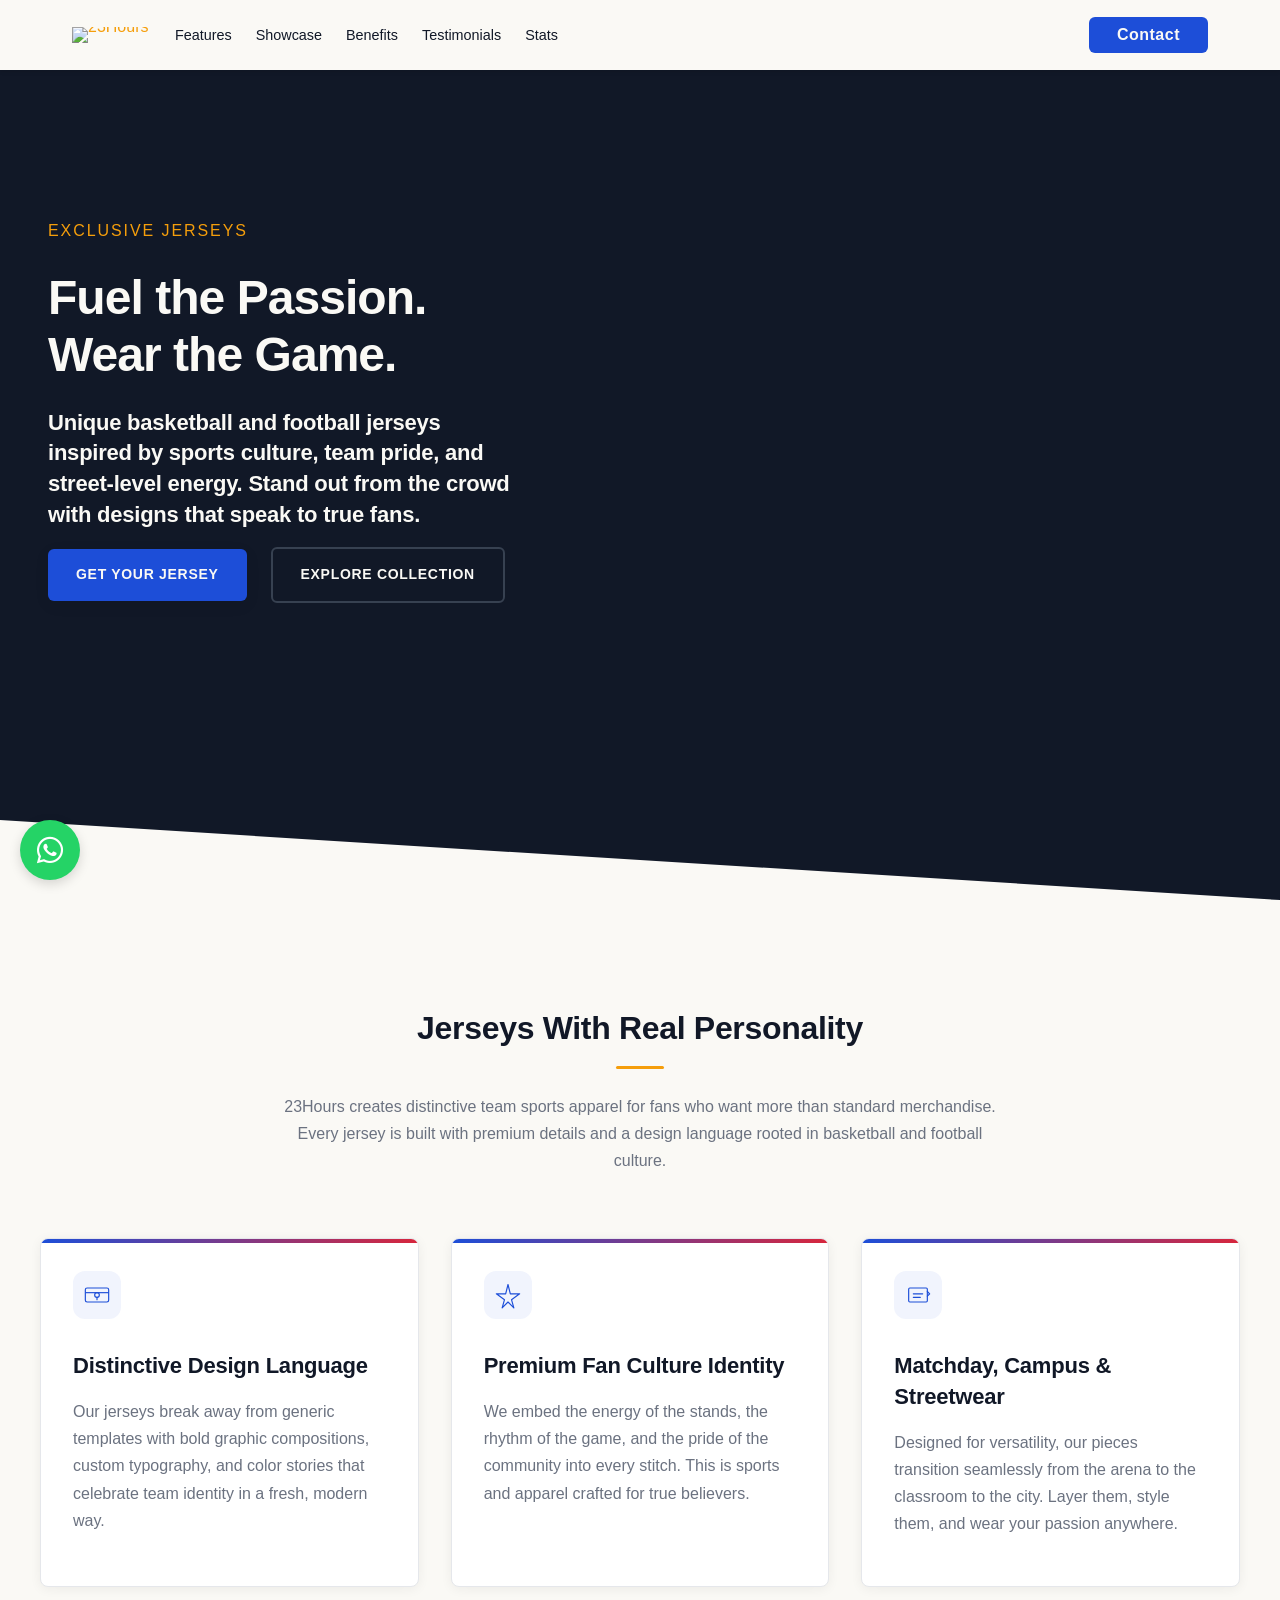
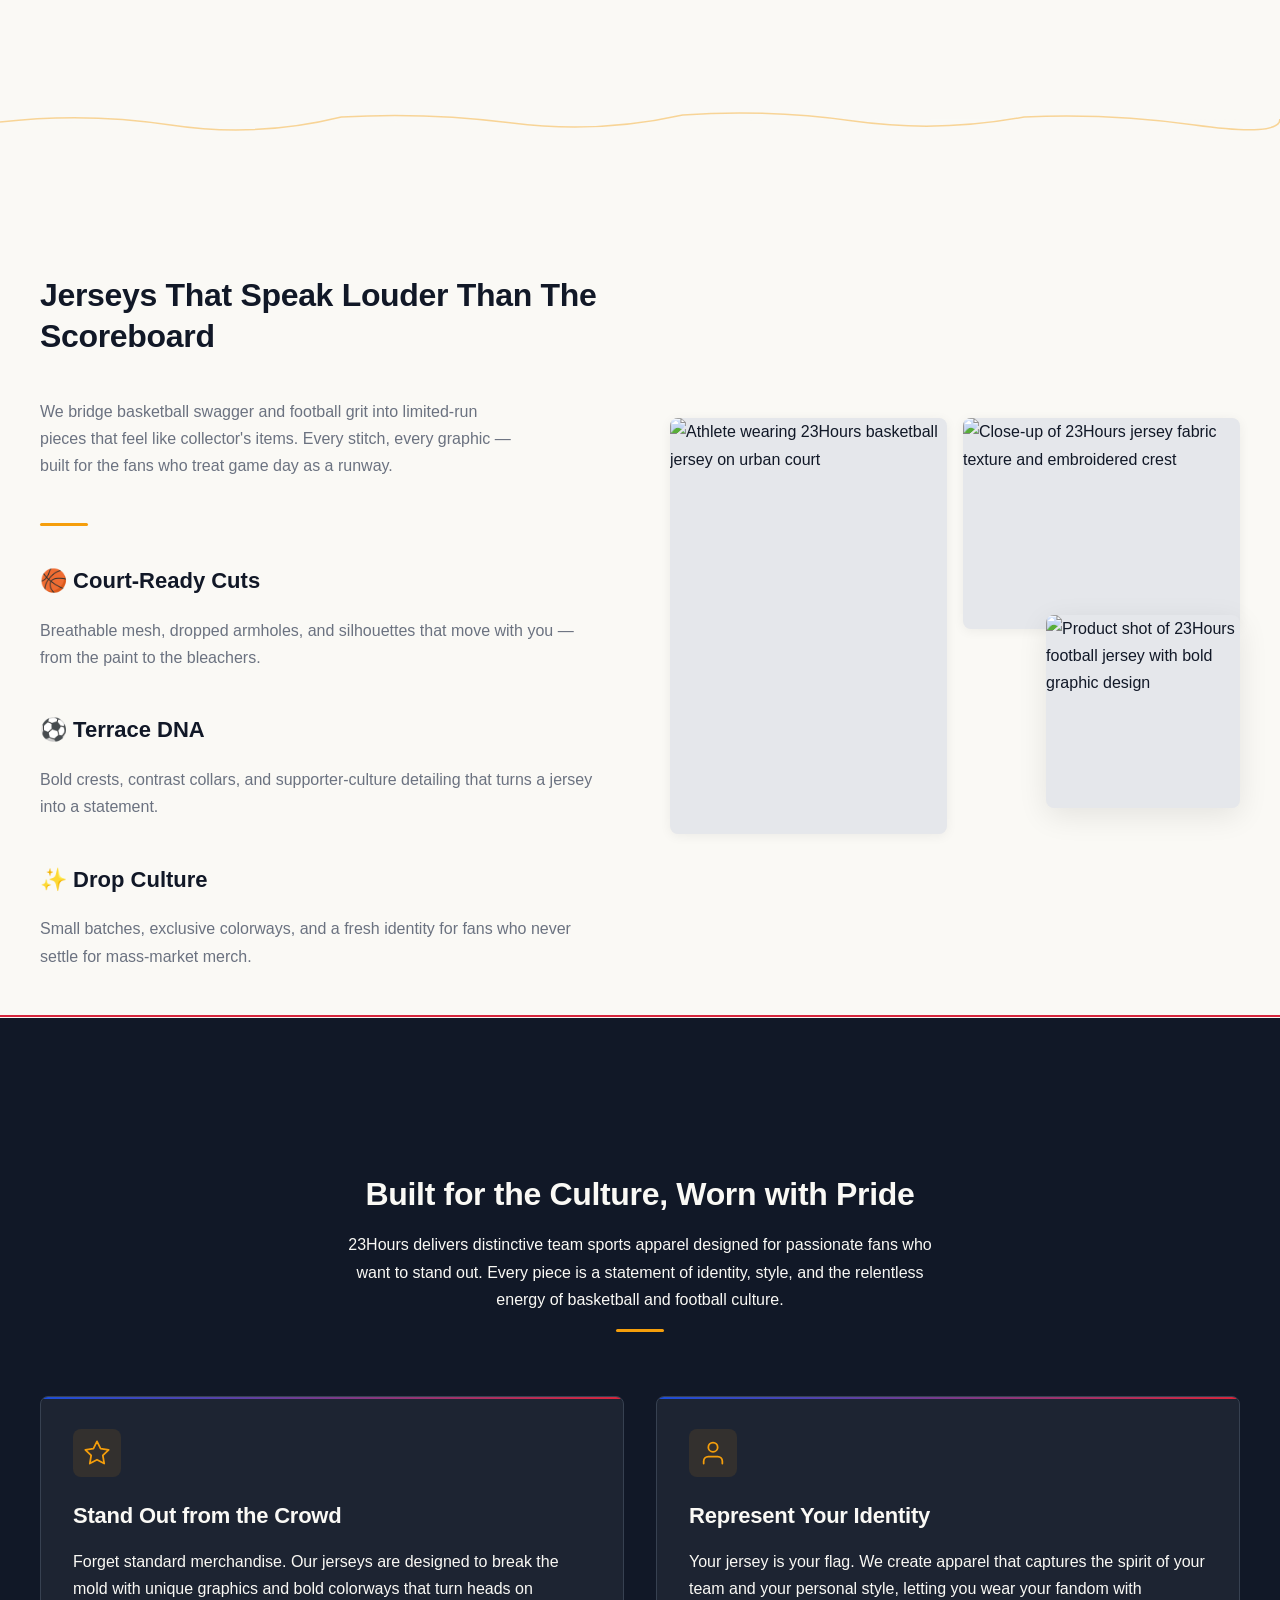
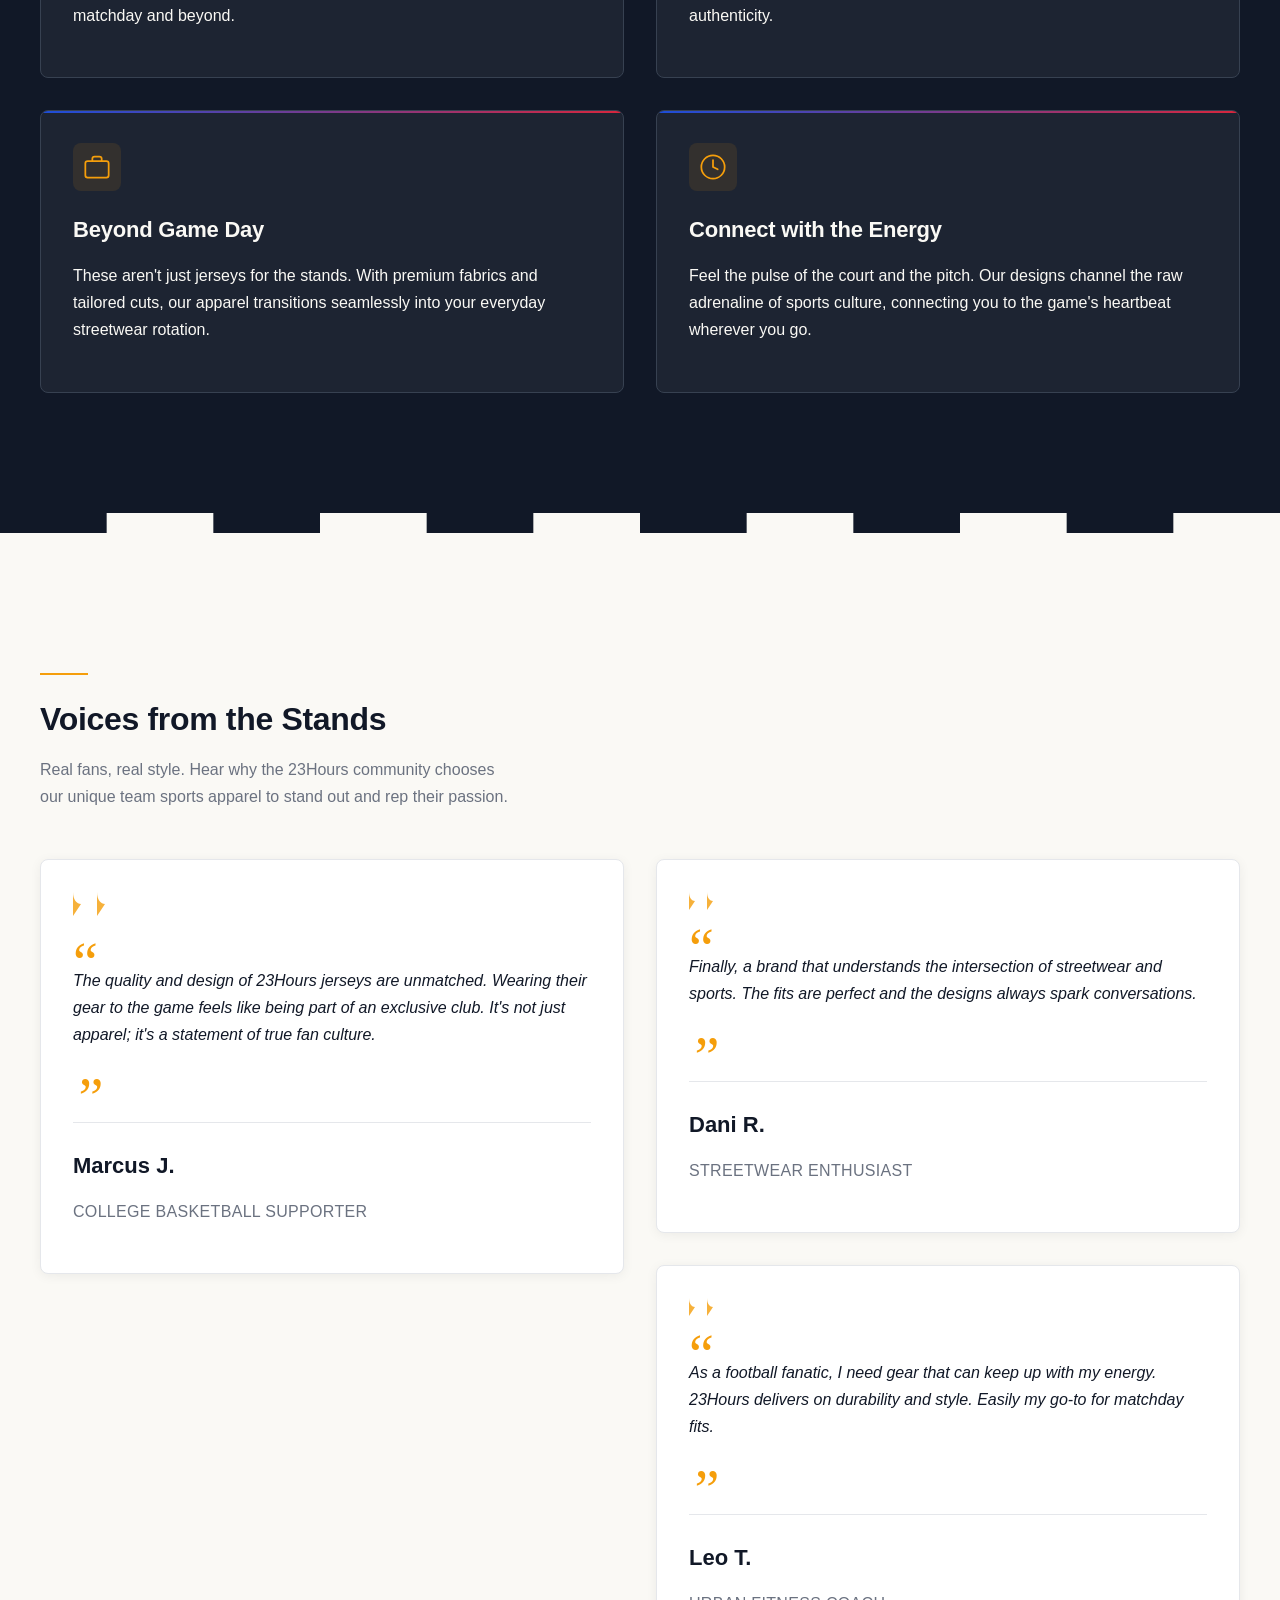
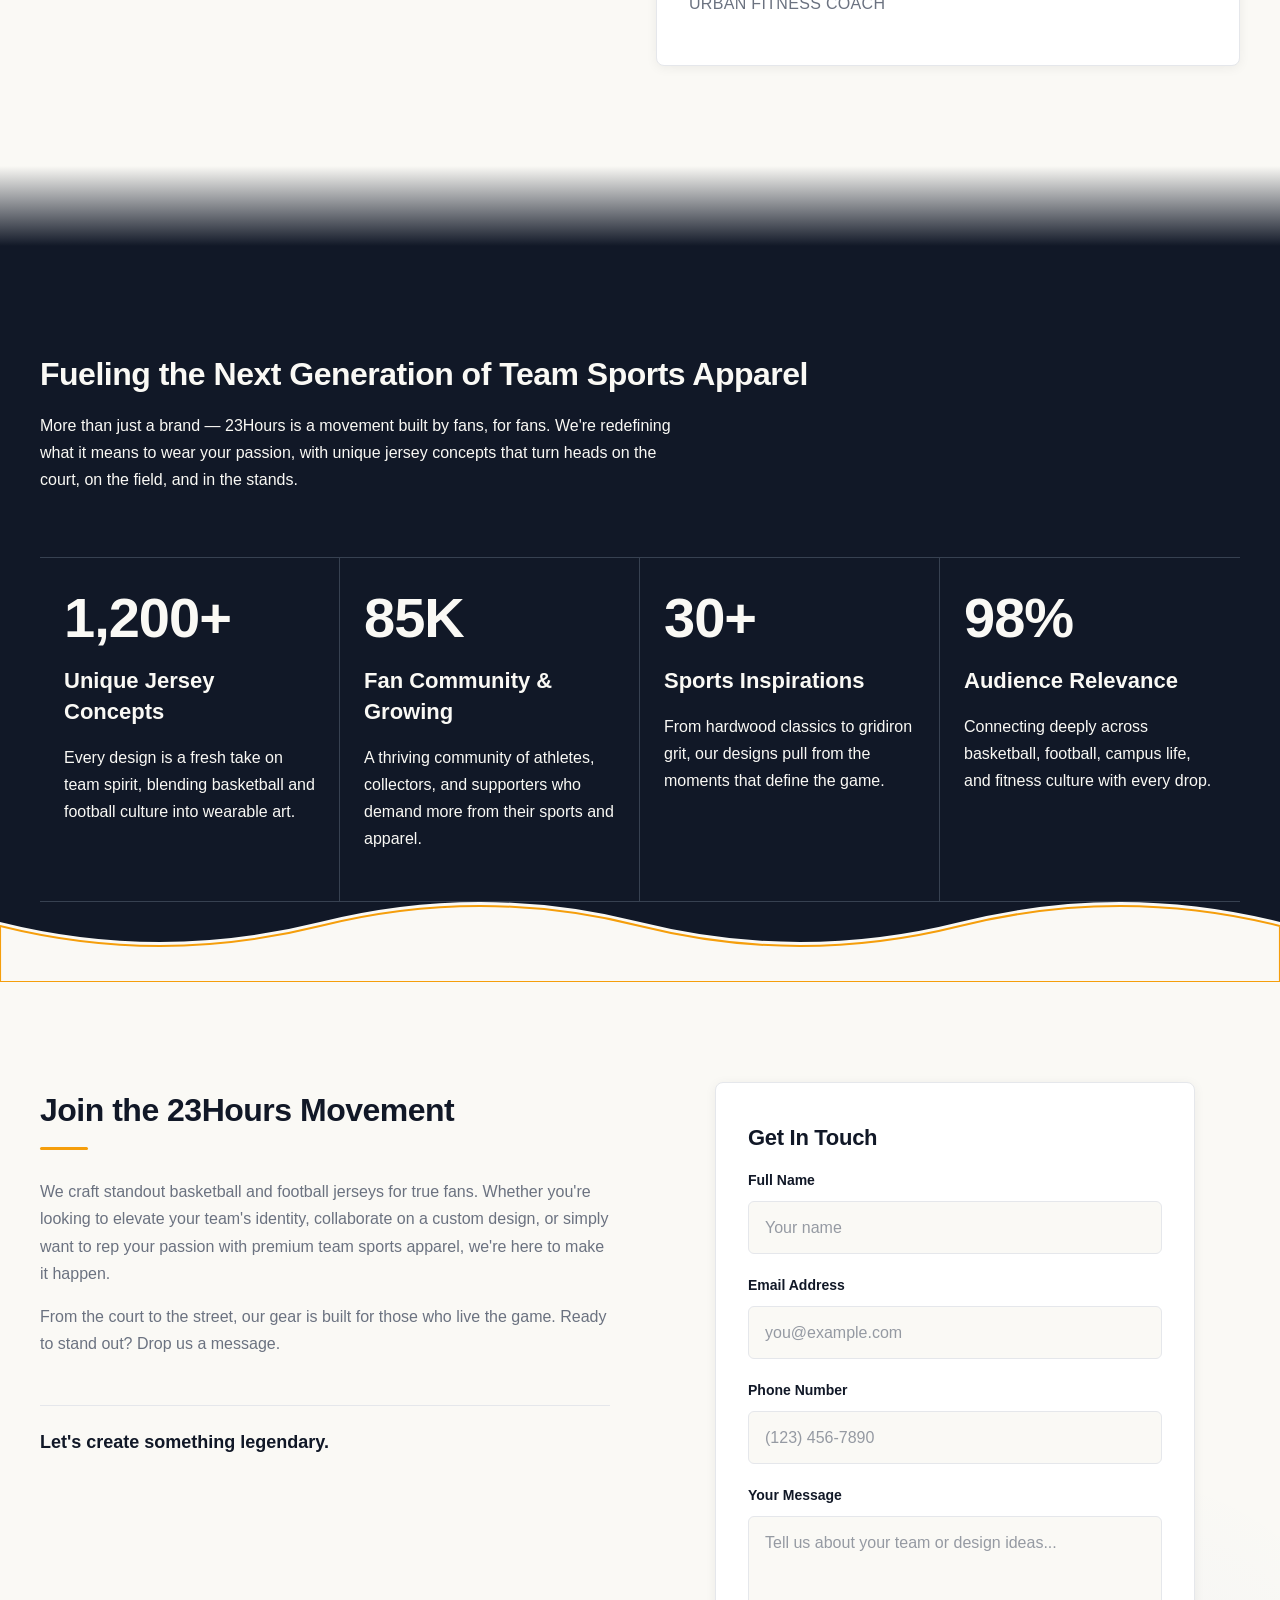
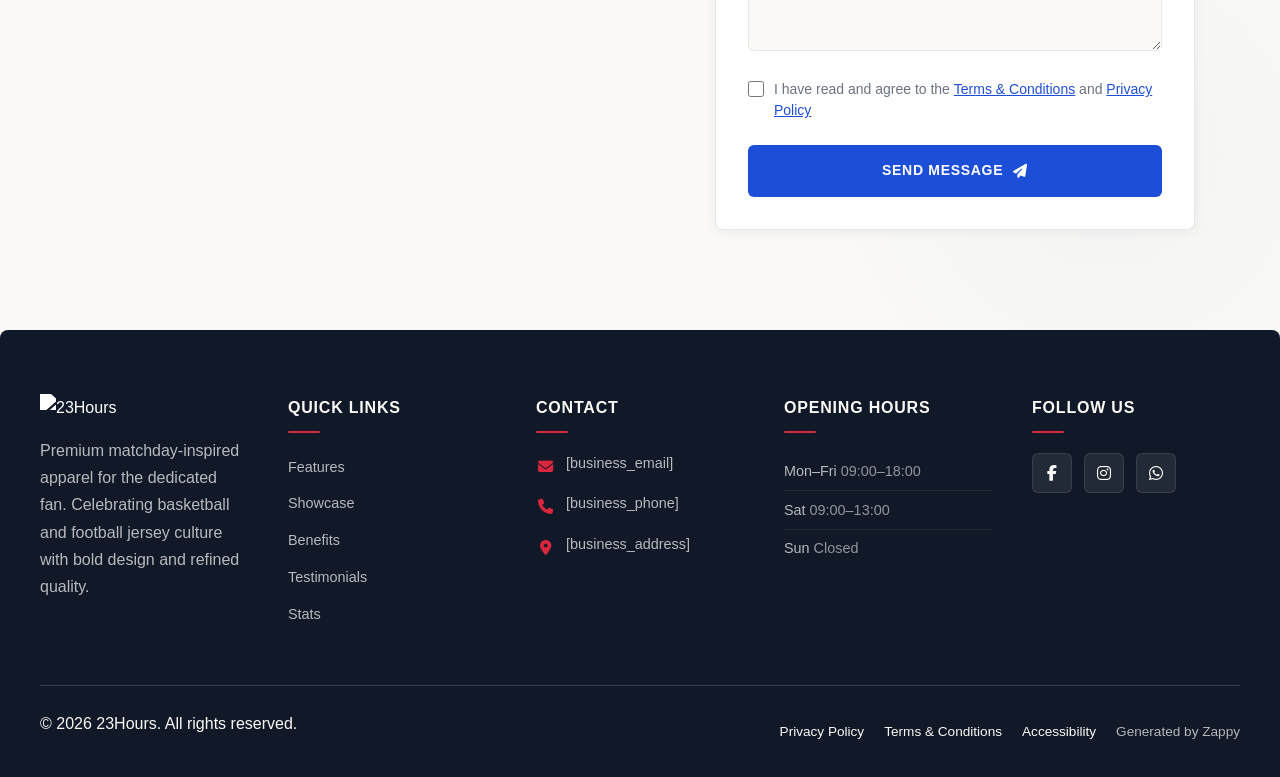
==== public/index.html @ e268e8c0 "Initial website commit" ====
<!doctype html><html lang="en"><head><meta charset="UTF-8"><meta content="width=device-width,initial-scale=1" name="viewport"><meta content="index, follow" name="robots"><title>Gear Up with Team Sports Apparel — 23Hours</title><meta content="Unleash your team spirit with 23Hours&#39; bold basketball and football jerseys. Stand out with fan-driven designs that fuel your passion. Shop now and rep your squad!" name="description"><meta content="team sports apparel, fanzz sports apparel by lids, sports and apparel, travis mathew golf apparel, basketball jerseys" name="keywords"><link href="/assets/favicon.ico" rel="icon" type="image/x-icon"><link href="/assets/favicon-16x16.png" rel="icon" type="image/png" sizes="16x16"><link href="/assets/favicon-32x32.png" rel="icon" type="image/png" sizes="32x32"><link href="/assets/favicon-48x48.png" rel="icon" type="image/png" sizes="48x48"><link href="/assets/favicon-192x192.png" rel="icon" type="image/png" sizes="192x192"><link href="/assets/favicon-512x512.png" rel="icon" type="image/png" sizes="512x512"><link href="/assets/apple-touch-icon.png" rel="apple-touch-icon"><script>!function(){"use strict";var t="4b41fa43-9e15-44f8-9f4c-2091a1839f8e",e="https://api.zappy5.com/api/analytics/track",a=18e5,n=2592e6,o=!0,i=!0,r=!0;var s=function(){var e="zappy_visitor_"+t,a=null;try{if(a=localStorage.getItem(e)){var o=JSON.parse(a),i=Date.now();if(i-o.created<n)return o.lastSeen=i,localStorage.setItem(e,JSON.stringify(o)),o.id}}catch(t){console.warn("Zappy Analytics: LocalStorage not available")}var r="zv_"+Date.now()+"_"+Math.random().toString(36).substr(2,9);try{localStorage.setItem(e,JSON.stringify({id:r,created:Date.now(),lastSeen:Date.now()}))}catch(t){}return r}(),c=function(){var e="zappy_session_"+t,n=null;try{if(n=sessionStorage.getItem(e)){var o=JSON.parse(n),i=Date.now();if(i-o.timestamp<a)return o.timestamp=i,sessionStorage.setItem(e,JSON.stringify(o)),o.id}}catch(t){console.warn("Zappy Analytics: SessionStorage not available")}var r="zs_"+Date.now()+"_"+Math.random().toString(36).substr(2,9);try{sessionStorage.setItem(e,JSON.stringify({id:r,timestamp:Date.now()}))}catch(t){}return r}();function l(a,n){n=n||{};var o={website_id:t,event_type:a,page_path:window.location.pathname,referrer:document.referrer||"direct",visitor_id:s,session_id:c,metadata:n};if(navigator.sendBeacon){var i=new Blob([JSON.stringify(o)],{type:"application/json"});navigator.sendBeacon(e,i)}else fetch(e,{method:"POST",headers:{"Content-Type":"application/json"},body:JSON.stringify(o),keepalive:!0}).catch(function(t){console.warn("Zappy Analytics: Failed to track event",t)})}o&&l("pageview",{title:document.title,url:window.location.href}),i&&document.addEventListener("click",function(t){var e=t.target;if("BUTTON"===e.tagName||e.closest("button")){var a="BUTTON"===e.tagName?e:e.closest("button");l("click",{element:"button",text:a.textContent.trim().substring(0,100),id:a.id||null,class:a.className||null})}else if("A"===e.tagName||e.closest("a")){var n="A"===e.tagName?e:e.closest("a");l("navigation",{element:"link",text:n.textContent.trim().substring(0,100),href:n.href,external:n.hostname!==window.location.hostname})}},!0),r&&document.addEventListener("submit",function(t){var e=t.target;l("form_submit",{form_id:e.id||null,form_name:e.name||null,form_action:e.action||null,form_method:e.method||"GET"})},!0);var m=Date.now();window.addEventListener("beforeunload",function(){l("page_unload",{time_on_page:Math.floor((Date.now()-m)/1e3),page_path:window.location.pathname})}),window.zappyAnalytics={track:l,getVisitorId:function(){return s},getSessionId:function(){return c}}}()</script><meta content="Gear Up with Team Sports Apparel — 23Hours" property="og:title"><meta content="Unleash your team spirit with 23Hours&#39; bold basketball and football jerseys. Stand out with fan-driven designs that fuel your passion. Shop now and rep your squad!" property="og:description"><meta content="summary_large_image" name="twitter:card"><meta content="Gear Up with Team Sports Apparel — 23Hours" name="twitter:title"><meta content="Unleash your team spirit with 23Hours&#39; bold basketball and football jerseys. Stand out with fan-driven designs that fuel your passion. Shop now and rep your squad!" name="twitter:description"><meta content="website" property="og:type"><meta content="en_US" property="og:locale"><link href="https://cdnjs.cloudflare.com/ajax/libs/font-awesome/6.4.0/css/all.min.css" rel="stylesheet"><style>.skip-link{position:absolute;top:0;left:0;transform:translateY(-200%);padding:12px 18px;background:var(--bg-dark,#1a1a1a);color:var(--text-light,#fff);font-weight:600;border-radius:0 0 8px 0;z-index:10000}.skip-link:focus{transform:none;outline:2px solid var(--ring,#fff);outline-offset:2px}:focus-visible{outline:2px solid var(--ring,currentColor);outline-offset:3px}</style><link href="/assets/favicon.ico" rel="icon" type="image/x-icon"><link href="/assets/favicon-16x16.png" rel="icon" type="image/png" sizes="16x16"><link href="/assets/favicon-32x32.png" rel="icon" type="image/png" sizes="32x32"><link href="/assets/favicon-48x48.png" rel="icon" type="image/png" sizes="48x48"><link href="/assets/favicon-192x192.png" rel="icon" type="image/png" sizes="192x192"><link href="/assets/favicon-512x512.png" rel="icon" type="image/png" sizes="512x512"><link href="/assets/apple-touch-icon.png" rel="apple-touch-icon"><link href="https://cdn.jsdelivr.net/npm/vanilla-cookieconsent@3/dist/cookieconsent.css" rel="stylesheet"><script src="https://cdn.jsdelivr.net/npm/vanilla-cookieconsent@3/dist/cookieconsent.umd.js"></script><script src="https://cdn.jsdelivr.net/gh/mickidum/acc_toolbar/acctoolbar/acctoolbar.min.js"></script><link href="/styles.css" rel="stylesheet"><script>window.ZAPPY_WEBSITE_ID="4b41fa43-9e15-44f8-9f4c-2091a1839f8e",window.ZAPPY_API_BASE="https://api.zappy5.com"</script><style id="zappy-dropdown-submenu-styles">#navMenu li:has(.sub-menu),.nav-menu li:has(.sub-menu),.navbar li:has(.sub-menu),nav li:has(.sub-menu){position:relative}#navMenu .sub-menu,.nav-menu .sub-menu,.navbar .sub-menu,nav .sub-menu{display:block!important;position:absolute!important;top:100%;left:0;min-width:220px;background:#fff;border-radius:8px;box-shadow:0 8px 25px rgba(0,0,0,.15);padding:8px 0;opacity:0;visibility:hidden;transform:translateY(10px);transition:all .3s ease;z-index:1000;list-style:none;pointer-events:none}#navMenu li:hover>.sub-menu,.nav-menu li:hover>.sub-menu,.navbar li:hover>.sub-menu,nav li:hover>.sub-menu{opacity:1!important;visibility:visible!important;transform:translateY(0)!important;pointer-events:auto!important}.sub-menu li{list-style:none;margin:0;padding:0}.sub-menu a{display:block!important;padding:10px 16px!important;color:var(--text-dark,#333)!important;font-weight:500;text-decoration:none;white-space:nowrap;transition:background-color .2s}.sub-menu .zappy-nav-child>a{padding-left:28px!important;font-size:.9em!important;opacity:.85!important}[dir=rtl] .sub-menu .zappy-nav-child>a,html[lang=ar] .sub-menu .zappy-nav-child>a,html[lang=he] .sub-menu .zappy-nav-child>a{padding-left:10px!important;padding-right:28px!important}.sub-menu .zappy-nav-parent>a{font-weight:600!important}.sub-menu a:hover{background-color:#f5f5f5}[dir=rtl] .nav-menu .sub-menu,[dir=rtl] .navbar .sub-menu,[dir=rtl] nav .sub-menu,html[lang=ar] .nav-menu .sub-menu,html[lang=ar] .navbar .sub-menu,html[lang=ar] nav .sub-menu,html[lang=he] .nav-menu .sub-menu,html[lang=he] .navbar .sub-menu,html[lang=he] nav .sub-menu{left:auto!important;right:0!important}.sub-menu:empty,.sub-menu:not(:has(li)):not(:has(> a)),.sub-menu:not(:has(li:not(.zappy-hidden-menu-item))):not(:has(> a)){display:none!important;opacity:0!important;visibility:hidden!important;pointer-events:none!important}li:has(.menu-group-title):hover>.sub-menu{opacity:1!important;visibility:visible!important;transform:translateY(0)!important;pointer-events:auto!important}#navMenu>li>.menu-group-title,.nav-menu>li>.menu-group-title{display:inline-block;padding:.5rem 1rem;cursor:default;user-select:none}@media (max-width:768px){#navMenu .sub-menu,.nav-menu .sub-menu,.navbar .sub-menu,nav .sub-menu{position:static!important;transform:none!important;box-shadow:none!important;background:0 0!important;max-height:0;overflow:hidden;opacity:0;visibility:hidden;transition:max-height .3s ease,opacity .3s ease;padding:0!important;border-radius:0!important}#navMenu .sub-menu.mobile-expanded,.nav-menu .sub-menu.mobile-expanded,.navbar .sub-menu.mobile-expanded{max-height:none!important;overflow-y:visible!important;opacity:1!important;visibility:visible!important;padding:8px 0 8px 16px!important}[dir=rtl] .sub-menu.mobile-expanded,html[lang=he] .sub-menu.mobile-expanded{padding:8px 16px 8px 0!important}#navMenu li:hover>.sub-menu,.nav-menu li:hover>.sub-menu,.navbar li:hover>.sub-menu,nav li:hover>.sub-menu{opacity:0;visibility:hidden;pointer-events:none}#navMenu li>.sub-menu.mobile-expanded,.nav-menu li>.sub-menu.mobile-expanded,.navbar li>.sub-menu.mobile-expanded,nav li>.sub-menu.mobile-expanded{opacity:1!important;visibility:visible!important;pointer-events:auto!important}#navMenu li:has(.sub-menu),.nav-menu li:has(.sub-menu),.navbar li:has(.sub-menu),nav li:has(.sub-menu){display:flex!important;flex-wrap:wrap!important;align-items:center!important;position:relative!important;min-height:44px!important}#navMenu li:has(.sub-menu)>a,.nav-menu li:has(.sub-menu)>a,.navbar li:has(.sub-menu)>a,nav li:has(.sub-menu)>a{flex:1!important;min-width:0!important}#navMenu li:has(.sub-menu)>.menu-group-title,.nav-menu li:has(.sub-menu)>.menu-group-title,.navbar li:has(.sub-menu)>.menu-group-title,nav li:has(.sub-menu)>.menu-group-title{flex:1!important;min-width:0!important;padding:0!important;line-height:inherit!important}#navMenu li:has(.sub-menu)>.sub-menu,.nav-menu li:has(.sub-menu)>.sub-menu,.navbar li:has(.sub-menu)>.sub-menu,nav li:has(.sub-menu)>.sub-menu{flex-basis:100%!important;width:100%!important}#navMenu li:has(.sub-menu)>a [class*=arrow],#navMenu li:has(.sub-menu)>a [class*=chevron],.nav-menu li:has(.sub-menu)>a .fa-angle-down,.nav-menu li:has(.sub-menu)>a .fa-chevron-down,.nav-menu li:has(.sub-menu)>a [class*=arrow],.nav-menu li:has(.sub-menu)>a [class*=chevron],nav li:has(.sub-menu)>a [class*=arrow],nav li:has(.sub-menu)>a [class*=chevron]{display:none!important;visibility:hidden!important}.mobile-submenu-toggle{display:flex!important;align-items:center!important;justify-content:center!important;width:44px!important;height:auto!important;background:0 0!important;border:none!important;cursor:pointer!important;color:var(--text-dark)!important;position:static!important;flex-shrink:0!important;align-self:stretch!important;z-index:2!important;padding:0!important;margin:0!important}.mobile-submenu-toggle::after{content:''!important;width:0!important;height:0!important;border-left:6px solid transparent!important;border-right:6px solid transparent!important;border-top:7px solid currentColor!important;transition:transform .3s ease!important}.mobile-submenu-toggle.expanded::after{transform:rotate(180deg)!important}.sub-menu a{padding:10px 0!important;display:block!important;color:var(--text-dark)!important;white-space:normal!important}.sub-menu .zappy-nav-child>a{padding-left:28px!important;font-size:.9em!important;opacity:.85!important}[dir=rtl] .sub-menu .zappy-nav-child>a,html[lang=ar] .sub-menu .zappy-nav-child>a,html[lang=he] .sub-menu .zappy-nav-child>a{padding-left:0!important;padding-right:28px!important}.sub-menu .zappy-nav-parent>a{font-weight:600!important}#navMenu.active,.nav-menu.active{max-width:100vw!important;overflow-x:hidden!important;box-sizing:border-box!important}.navbar .sub-menu li a,.zappy-products-dropdown .sub-menu a,nav.navbar .sub-menu li a{color:var(--text-dark)!important}}@media (min-width:769px){.mobile-submenu-toggle{display:none!important}}</style><style id="zappy-widget-visibility">html[dir=rtl] .whatsapp-float{right:20px!important;left:auto!important}html:not([dir]) .whatsapp-float,html[dir=ltr] .whatsapp-float{left:20px!important;right:auto!important}html[dir=rtl] #mic-access-tool-general-button,html[dir=rtl] #mic-init-access-tool #mic-access-tool-general-button,html[dir=rtl] #mic-init-access-tool .mic-access-tool-general-button,html[dir=rtl] ._access-icon,html[dir=rtl] .mic-access-tool-general-button{left:20px!important;right:auto!important}html:not([dir]) #mic-access-tool-general-button,html:not([dir]) #mic-init-access-tool #mic-access-tool-general-button,html:not([dir]) #mic-init-access-tool .mic-access-tool-general-button,html:not([dir]) ._access-icon,html:not([dir]) .mic-access-tool-general-button,html[dir=ltr] #mic-access-tool-general-button,html[dir=ltr] #mic-init-access-tool #mic-access-tool-general-button,html[dir=ltr] #mic-init-access-tool .mic-access-tool-general-button,html[dir=ltr] ._access-icon,html[dir=ltr] .mic-access-tool-general-button{right:20px!important;left:auto!important}@media (max-width:768px){.whatsapp-float{display:flex!important}}@media (min-width:769px){.whatsapp-float{display:flex!important}}@media (max-width:768px){#mic-access-tool-general-button,#mic-init-access-tool #mic-access-tool-general-button,#mic-init-access-tool .mic-access-tool-general-button,._access-icon,.mic-access-tool-general-button{display:flex!important;visibility:visible!important;opacity:1!important;pointer-events:auto!important}#mic-access-tool-box.opened-mic-access-tool,#mic-init-access-tool #mic-access-tool-box.opened-mic-access-tool,.mic-access-tool-box.opened-mic-access-tool{visibility:visible!important;opacity:1!important;pointer-events:auto!important}}@media (min-width:769px){#mic-access-tool-general-button,#mic-init-access-tool #mic-access-tool-general-button,#mic-init-access-tool .mic-access-tool-general-button,._access-icon,.mic-access-tool-general-button{display:flex!important;visibility:visible!important;opacity:1!important;pointer-events:auto!important}#mic-access-tool-box.opened-mic-access-tool,#mic-init-access-tool #mic-access-tool-box.opened-mic-access-tool,.mic-access-tool-box.opened-mic-access-tool{visibility:visible!important;opacity:1!important;pointer-events:auto!important}}</style></head><body><a href="#main" class="skip-link">Skip to main content</a><nav class="navbar"><button class="mobile-toggle" aria-label="Menu" id="mobileToggle"><svg viewBox="0 0 24 24" fill="none" height="24" width="24" class="hamburger-icon"><path d="M3 12h18M3 6h18M3 18h18" stroke="currentColor" stroke-width="2" stroke-linecap="round"/></svg> <svg viewBox="0 0 24 24" fill="none" height="24" width="24" class="close-icon" style="display:none"><path d="M18 6L6 18M6 6l12 12" stroke="currentColor" stroke-width="2" stroke-linecap="round"/></svg></button> <button class="phone-header-btn" aria-label="Call" data-phone="+1 (555) 123-4567"><svg viewBox="0 0 24 24" fill="currentColor" height="20" width="20"><path d="M22 16.92v3a2 2 0 0 1-2.18 2 19.79 19.79 0 0 1-8.63-3.07 19.5 19.5 0 0 1-6-6 19.79 19.79 0 0 1-3.07-8.67A2 2 0 0 1 4.11 2h3a2 2 0 0 1 2 1.72 12.84 12.84 0 0 0 .7 2.81 2 2 0 0 1-.45 2.11L8.09 9.91a16 16 0 0 0 6 6l1.27-1.27a2 2 0 0 1 2.11-.45 12.84 12.84 0 0 0 2.81.7A2 2 0 0 1 22 16.92z"/></svg></button><div class="nav-container"><div class="nav-brand"><a href="/" class="logo-link"><img alt="23Hours" src="/assets/site-home-image-1.webp" class="logo"></a></div><ul class="nav-menu" id="navMenu"><li><a href="#features">Features</a></li><li><a href="#showcase">Showcase</a></li><li><a href="#benefits">Benefits</a></li><li><a href="#testimonials">Testimonials</a></li><li><a href="#stats">Stats</a></li><li class="mobile-contact-link nav-cta-mobile-item"><a href="#contact" class="nav-cta-btn">Contact</a></li></ul><div class="nav-cta-container"><a href="#contact" class="nav-cta-btn">Contact</a></div></div></nav><script>window.addEventListener("load",function(){const e=document.querySelector(".navbar, nav, header");if(!e)return void console.log("[Navbar] Navbar element not found");let t=document.getElementById("mobileToggle")||document.querySelector(".mobile-toggle")||document.querySelector(".hamburger")||document.querySelector(".hamburger-menu")||document.querySelector(".menu-toggle")||document.querySelector(".burger-menu")||document.querySelector('[aria-label="Menu"]')||document.querySelector('[aria-label="תפריט"]');const o=document.querySelector(".phone-header-btn"),n=window.getComputedStyle(e);let r=n.backgroundColor;if(console.log("[Navbar] Initial navbar background:",r),"transparent"===r||"rgba(0, 0, 0, 0)"===r||r.startsWith("rgba")&&r.includes(", 0)")){const e=n.backgroundImage;if(e&&"none"!==e)console.log("[Navbar] Navbar has background image/gradient, using dark text"),r="rgb(240, 240, 240)";else{const e=window.getComputedStyle(document.body).backgroundColor;console.log("[Navbar] Navbar transparent, using body background:",e),r=e}}const a=r.match(/\d+/g);if(a&&a.length>=3){const e=(.299*parseInt(a[0])+.587*parseInt(a[1])+.114*parseInt(a[2]))/255;console.log("[Navbar] Mobile button colors preserved from Claude CSS (luminance:",e.toFixed(2)+")");const n=document.createElement("style");n.id="zappy-mobile-nav-fix";document.documentElement.lang;document.documentElement.dir,n.textContent='\n        /* Hide mobile buttons on desktop, show only on mobile */\n        @media (min-width: 769px) {\n          .mobile-toggle,\n          .phone-header-btn {\n            display: none !important;\n          }\n        }\n        \n        /* Show and position mobile buttons correctly on mobile */\n        @media (max-width: 768px) {\n          .navbar,\n          nav.navbar {\n            min-height: 70px !important;\n          }\n\n          .mobile-toggle,\n          .phone-header-btn {\n            position: absolute !important;\n            top: 0 !important;\n            bottom: 0 !important;\n            margin-top: auto !important;\n            margin-bottom: auto !important;\n            transform: none !important;\n            z-index: 1001 !important;\n            display: flex !important;\n            align-items: center !important;\n            justify-content: center !important;\n            width: 36px !important;\n            height: 36px !important;\n            border-radius: 50% !important;\n            border: none !important;\n            cursor: pointer !important;\n            padding: 6px !important;\n            background: none !important;\n            color: var(--nav-text, var(--text-dark)) !important;\n            touch-action: manipulation !important;\n            -webkit-tap-highlight-color: transparent !important;\n          }\n\n          html[data-zappy-site-type="ecommerce"] .phone-header-btn,\n          body[data-zappy-site-type="ecommerce"] .phone-header-btn,\n          html[data-zappy-site-type="ecommerce"] header .phone-header-btn,\n          html[data-zappy-site-type="ecommerce"] nav .phone-header-btn {\n            display: none !important;\n            visibility: hidden !important;\n            width: 0 !important;\n            height: 0 !important;\n            min-width: 0 !important;\n            overflow: hidden !important;\n          }\n          \n          /* LTR positioning (default): hamburger LEFT, phone RIGHT */\n          html:not([dir="rtl"]):not([lang="he"]):not([lang="ar"]) .mobile-toggle,\n          html[dir="ltr"] .mobile-toggle {\n            left: 12px !important;\n            right: auto !important;\n          }\n          html:not([dir="rtl"]):not([lang="he"]):not([lang="ar"]) .phone-header-btn,\n          html[dir="ltr"] .phone-header-btn {\n            right: 12px !important;\n            left: auto !important;\n          }\n          \n          /* RTL positioning: hamburger RIGHT, phone LEFT */\n          html[dir="rtl"] .mobile-toggle,\n          html[lang="he"] .mobile-toggle,\n          html[lang="ar"] .mobile-toggle {\n            right: 12px !important;\n            left: auto !important;\n          }\n          html[dir="rtl"] .phone-header-btn,\n          html[lang="he"] .phone-header-btn,\n          html[lang="ar"] .phone-header-btn {\n            left: 12px !important;\n            right: auto !important;\n          }\n          \n          /* CRITICAL: Ensure nav-container has min-height on mobile */\n          /* All children are positioned absolutely/fixed on mobile, so height:auto collapses to 0 */\n          .nav-container {\n            min-height: 70px !important;\n            position: relative !important;\n          }\n          \n          /* Ensure SVG icons are properly sized and inherit color */\n          .mobile-toggle svg,\n          .phone-header-btn svg {\n            width: 24px !important;\n            height: 24px !important;\n            /* Don\'t force display - let JavaScript control hamburger/close toggle */\n          }\n          \n          /* Reset nav-cta-container on mobile - remove desktop box-shadow/padding */\n          /* that creates a visible ghost box when CTA button is hidden */\n          .nav-cta-container {\n            box-shadow: none !important;\n            padding: 0 !important;\n          }\n          \n          /* Hide nav-cta-container entirely on mobile when there\'s no lang-switcher */\n          /* (only the CTA button is inside, and it\'s hidden on mobile) */\n          .nav-cta-container:not(:has(.lang-switcher)) {\n            display: none !important;\n          }\n          \n          /* CRITICAL: Prevent hero image fade gradient from bleeding over headline text */\n          /* The .image-fade-gradient has bottom: -30px (extends below parent) */\n          /* On mobile stacked layout, this overlaps the h1 text below the image */\n          .hero-image-column {\n            overflow: hidden !important;\n          }\n          .image-fade-gradient {\n            bottom: 0 !important;\n          }\n          \n          /* Hide desktop language switcher on mobile - hamburger menu handles it */\n          /* High specificity to override stored CSS */\n          .lang-switcher,\n          .nav-cta-container .lang-switcher,\n          .nav-container .lang-switcher,\n          .navbar .lang-switcher,\n          .navbar .nav-cta-container .lang-switcher {\n            display: none !important;\n          }\n        }\n      ';const r=document.getElementById("zappy-mobile-nav-fix");r&&r.remove(),document.head.appendChild(n),console.log("[Navbar] Critical CSS injected for mobile nav positioning");const i=window.innerWidth<=768;if(t){const e=t.querySelector(".hamburger-icon"),o=t.querySelector(".close-icon");e&&(e.style.setProperty("width","24px","important"),e.style.setProperty("height","24px","important"),e.style.setProperty("display","block","important")),o&&(o.style.setProperty("width","24px","important"),o.style.setProperty("height","24px","important"),o.style.setProperty("display","none","important")),i?(t.style.setProperty("position","absolute","important"),t.style.setProperty("top","0","important"),t.style.setProperty("bottom","0","important"),t.style.setProperty("margin-top","auto","important"),t.style.setProperty("margin-bottom","auto","important"),t.style.setProperty("transform","none","important"),t.style.setProperty("z-index","1001","important"),t.style.removeProperty("left"),t.style.removeProperty("right"),console.log("[Navbar] Mobile toggle positioning applied (mobile viewport)")):(t.style.removeProperty("position"),t.style.removeProperty("top"),t.style.removeProperty("transform"),t.style.removeProperty("z-index"),t.style.removeProperty("left"),t.style.removeProperty("right"),console.log("[Navbar] Desktop viewport - cleared mobile toggle inline positioning"))}if(o){const e=o.querySelector("svg");e&&(e.style.width="24px",e.style.height="24px",e.setAttribute("width","24"),e.setAttribute("height","24")),i?(o.style.setProperty("position","absolute","important"),o.style.setProperty("top","0","important"),o.style.setProperty("bottom","0","important"),o.style.setProperty("margin-top","auto","important"),o.style.setProperty("margin-bottom","auto","important"),o.style.setProperty("transform","none","important"),o.style.setProperty("z-index","1001","important"),o.style.removeProperty("left"),o.style.removeProperty("right"),console.log("[Navbar] Phone button positioning applied (mobile viewport)")):(o.style.removeProperty("position"),o.style.removeProperty("top"),o.style.removeProperty("transform"),o.style.removeProperty("z-index"),o.style.removeProperty("left"),o.style.removeProperty("right"),console.log("[Navbar] Desktop viewport - cleared phone button inline positioning"))}}else console.log("[Navbar] Could not parse background color:",r);t=document.getElementById("mobileToggle")||document.querySelector(".mobile-toggle")||document.querySelector(".hamburger")||document.querySelector(".hamburger-menu")||document.querySelector(".menu-toggle")||document.querySelector(".burger-menu")||document.querySelector('[aria-label="Menu"]')||document.querySelector('[aria-label="תפריט"]');const i=document.getElementById("navMenu")||document.querySelector(".nav-menu")||document.querySelector(".nav-links")||document.querySelector("nav ul:not(.submenu)");if(!t||!i)return void console.log("[Navbar] Mobile toggle or menu not found:",{toggle:!!t,menu:!!i});i.id||(i.id="navMenu"),console.log("[Navbar] Initializing mobile menu...");const l=t.cloneNode(!0);t.parentNode.replaceChild(l,t);var s=0;function p(e){var t=Date.now();t-s<300||(s=t,function(e){e.preventDefault(),e.stopPropagation();const t=l.querySelector(".hamburger-icon"),o=l.querySelector(".close-icon");i.classList.contains("active")?(i.classList.remove("active"),t&&t.style.setProperty("display","block","important"),o&&o.style.setProperty("display","none","important"),document.body.style.overflow="",document.body.classList.remove("menu-open"),console.log("[Navbar] Menu closed")):(i.classList.add("active"),t&&t.style.setProperty("display","none","important"),o&&o.style.setProperty("display","block","important"),document.body.style.overflow="hidden",document.body.classList.add("menu-open"),console.log("[Navbar] Menu opened"))}(e))}l.addEventListener("click",p),l.addEventListener("touchend",p),document.addEventListener("keydown",function(e){if(("Escape"===e.key||"Esc"===e.key)&&i.classList.contains("active")){const e=l.querySelector(".hamburger-icon"),t=l.querySelector(".close-icon");i.classList.remove("active"),e&&e.style.setProperty("display","block","important"),t&&t.style.setProperty("display","none","important"),document.body.style.overflow="",document.body.classList.remove("menu-open"),console.log("[Navbar] Menu closed (Escape)")}}),i.querySelectorAll("a").forEach(function(e){e.addEventListener("click",function(){if("#"===this.getAttribute("href"))return;const e=l.querySelector(".hamburger-icon"),t=l.querySelector(".close-icon");i.classList.remove("active"),e&&e.style.setProperty("display","block","important"),t&&t.style.setProperty("display","none","important"),document.body.style.overflow="",document.body.classList.remove("menu-open"),console.log("[Navbar] Menu closed (link clicked)")})});var m=i.querySelectorAll(".dropdown-toggle");m.forEach(function(e){e.addEventListener("click",function(e){e.preventDefault(),e.stopPropagation();var t=this.closest(".nav-dropdown");t&&(t.parentNode.querySelectorAll(".nav-dropdown.open").forEach(function(e){e!==t&&e.classList.remove("open")}),t.classList.toggle("open"),console.log("[Navbar] Dropdown toggled:",t.classList.contains("open")?"open":"closed"))})}),document.addEventListener("click",function(e){e.target.closest(".nav-dropdown")||document.querySelectorAll(".nav-dropdown.open").forEach(function(e){e.classList.remove("open")})}),console.log("[Navbar] Dropdown handlers initialized for "+m.length+" dropdowns"),o&&o.addEventListener("click",function(){const e=document.querySelectorAll('a[href^="tel:"]'),t=e.length>0?e[0].getAttribute("href").replace("tel:",""):"[business_phone]";window.location.href="tel:"+t,console.log("[Navbar] Phone button clicked")}),console.log("[Navbar] Mobile menu initialized successfully")})</script><main id="main"><section class="home-hero-section" data-band-index="0" data-layout-spec="Home-hero" id="hero" data-hero-treatment="fade-bleed" data-hero-type="fullscreen-scrim" style="--hero-fade-color:var(--bg-dark)"><img alt="Athlete wearing 23Hours exclusive basketball jersey in stadium tunnel" src="/assets/site-home-hero-image-1.webp" data-context="A realistic athlete model wearing a standout 23Hours basketball jersey with bold team-inspired design, standing in a bright stadium tunnel with dramatic lighting, urban court atmosphere, aspirational sports editorial style" data-placeholder="home-hero-image-1" height="600" loading="eager" width="1200" class="hero-fade-img" data-hero-bg="true" fetchpriority="high"><div class="hero-fade-content"><p class="hero-eyebrow">Exclusive Jerseys</p><h1 class="display-xl">Fuel the Passion.<br>Wear the Game.</h1><h3 class="hero-subtitle">Unique basketball and football jerseys inspired by sports culture, team pride, and street-level energy. Stand out from the crowd with designs that speak to true fans.</h3><div class="hero-cta-row"><a href="#contact" class="btn-primary">Get Your Jersey</a> <a href="#featured-collection" class="btn-ghost">Explore Collection</a></div></div><div class="home-hero-divider-wrapper"><svg viewBox="0 0 1200 80" xmlns="http://www.w3.org/2000/svg" preserveAspectRatio="none" data-no-icon-edit="true" aria-hidden="true"><path d="M0,80 L0,0 L1200,80 L1200,80 Z" fill="var(--bg-light)"/></svg></div></section><section class="home-features-section" data-band-index="1" data-layout-spec="Home-features" id="features"><div class="home-features-section__container"><div class="home-features-section__intro"><h2 class="home-features-section__title">Jerseys With Real Personality</h2><div class="home-features-section__accent-line" aria-hidden="true"></div><p class="home-features-section__subtitle">23Hours creates distinctive team sports apparel for fans who want more than standard merchandise. Every jersey is built with premium details and a design language rooted in basketball and football culture.</p></div><div class="home-features-section__grid"><article class="home-features-section__card"><div class="home-features-section__card-icon-wrapper"><svg viewBox="0 0 48 48" fill="none" data-element-type="icon" data-icon-type="svg" xmlns="http://www.w3.org/2000/svg" class="home-features-section__card-icon"><rect height="24" width="40" x="4" y="12" rx="3" stroke="currentColor" stroke-width="2"/><path d="M4 20H44" stroke="currentColor" stroke-width="2"/><circle cx="24" cy="24" r="4" stroke="currentColor" stroke-width="2"/><path d="M24 28V32" stroke="currentColor" stroke-width="2" stroke-linecap="round"/></svg></div><h3 class="home-features-section__card-title">Distinctive Design Language</h3><p class="home-features-section__card-text">Our jerseys break away from generic templates with bold graphic compositions, custom typography, and color stories that celebrate team identity in a fresh, modern way.</p></article><article class="home-features-section__card"><div class="home-features-section__card-icon-wrapper"><svg viewBox="0 0 48 48" fill="none" data-element-type="icon" data-icon-type="svg" xmlns="http://www.w3.org/2000/svg" class="home-features-section__card-icon"><path d="M24 6L28 22H44L30 32L34 46L24 36L14 46L18 32L4 22H20L24 6Z" stroke="currentColor" stroke-width="2" stroke-linejoin="round"/></svg></div><h3 class="home-features-section__card-title">Premium Fan Culture Identity</h3><p class="home-features-section__card-text">We embed the energy of the stands, the rhythm of the game, and the pride of the community into every stitch. This is sports and apparel crafted for true believers.</p></article><article class="home-features-section__card"><div class="home-features-section__card-icon-wrapper"><svg viewBox="0 0 48 48" fill="none" data-element-type="icon" data-icon-type="svg" xmlns="http://www.w3.org/2000/svg" class="home-features-section__card-icon"><rect height="24" width="32" x="8" y="12" rx="2" stroke="currentColor" stroke-width="2"/><path d="M16 22H32" stroke="currentColor" stroke-width="2" stroke-linecap="round"/><path d="M16 28H28" stroke="currentColor" stroke-width="2" stroke-linecap="round"/><path d="M40 18L44 22L40 26" stroke="currentColor" stroke-width="2" stroke-linecap="round" stroke-linejoin="round"/></svg></div><h3 class="home-features-section__card-title">Matchday, Campus &amp; Streetwear</h3><p class="home-features-section__card-text">Designed for versatility, our pieces transition seamlessly from the arena to the classroom to the city. Layer them, style them, and wear your passion anywhere.</p></article></div></div><div class="home-features-section__divider-wrapper" aria-hidden="true"><svg viewBox="0 0 1200 80" xmlns="http://www.w3.org/2000/svg" preserveAspectRatio="none" data-no-icon-edit="true"><defs><linearGradient id="home-features-wave-fill" x1="0%" x2="0%" y1="0%" y2="100%"><stop offset="0%" stop-color="var(--bg-light)"/><stop offset="100%" stop-color="#F2F2F0"/></linearGradient></defs><path d="M0,80 L0,35 Q80,25 160,38 T320,30 Q400,25 480,36 T640,28 Q720,22 800,34 T960,30 Q1040,26 1120,38 T1200,32 L1200,80 Z" fill="var(--bg-light)"/><path d="M0,35 Q80,25 160,38 T320,30 Q400,25 480,36 T640,28 Q720,22 800,34 T960,30 Q1040,26 1120,38 T1200,32" fill="var(--bg-light)" stroke="var(--accent)" stroke-width="1.5" opacity="0.4"/></svg></div></section><section class="home-showcase-section" data-band-index="2" data-layout-spec="Home-showcase" id="showcase"><div class="home-showcase-section__container"><div class="home-showcase-section__content"><h2 class="home-showcase-section__heading">Jerseys That Speak Louder Than The Scoreboard</h2><p class="home-showcase-section__intro">We bridge basketball swagger and football grit into limited-run pieces that feel like collector's items. Every stitch, every graphic — built for the fans who treat game day as a runway.</p><div class="home-showcase-section__accent-line" aria-hidden="true"></div><ul class="home-showcase-section__story-list"><li class="home-showcase-section__story-item"><h3 class="home-showcase-section__story-title">🏀 Court-Ready Cuts</h3><p class="home-showcase-section__story-text">Breathable mesh, dropped armholes, and silhouettes that move with you — from the paint to the bleachers.</p></li><li class="home-showcase-section__story-item"><h3 class="home-showcase-section__story-title">⚽ Terrace DNA</h3><p class="home-showcase-section__story-text">Bold crests, contrast collars, and supporter-culture detailing that turns a jersey into a statement.</p></li><li class="home-showcase-section__story-item"><h3 class="home-showcase-section__story-title">✨ Drop Culture</h3><p class="home-showcase-section__story-text">Small batches, exclusive colorways, and a fresh identity for fans who never settle for mass-market merch.</p></li></ul></div><div class="home-showcase-section__media"><div class="home-showcase-section__grid"><figure class="home-showcase-section__image-wrap home-showcase-section__image-wrap--tall"><img alt="Athlete wearing 23Hours basketball jersey on urban court" src="/assets/site-home-showcase-image-1.webp" data-context="Full-body lifestyle shot of a basketball player in a 23Hours jersey, mid-dribble on an outdoor urban court at golden hour. The jersey fabric texture is visible, with subtle reflective details catching the light." data-placeholder="home-showcase-image-1" height="900" loading="lazy" width="600" decoding="async"></figure><figure class="home-showcase-section__image-wrap home-showcase-section__image-wrap--medium"><img alt="Close-up of 23Hours jersey fabric texture and embroidered crest" src="/assets/site-home-showcase-image-2.webp" data-context="Close-up macro shot of premium sports jersey fabric, showing intricate mesh texture, embroidered team crest, and a subtle gold accent thread detail. Clean product-cutout style on a simple neutral background." data-placeholder="home-showcase-image-2" height="400" loading="lazy" width="600" decoding="async"></figure><figure class="home-showcase-section__image-wrap home-showcase-section__image-wrap--small"><img alt="Product shot of 23Hours football jersey with bold graphic design" src="/assets/site-home-showcase-image-3.webp" data-context="Clean cutout product shot of a 23Hours football jersey laid flat, showing the full front design with bold graphic print and contrast collar. Simple studio lighting on a light gray background." data-placeholder="home-showcase-image-3" height="400" loading="lazy" width="400" decoding="async"></figure></div></div></div><div class="home-showcase-section__divider-wrapper" aria-hidden="true"><svg viewBox="0 0 1200 80" xmlns="http://www.w3.org/2000/svg" preserveAspectRatio="none" data-no-icon-edit="true" aria-hidden="true"><line stroke="var(--secondary)" stroke-width="2" x1="0" x2="1200" y1="30" y2="30"/><path d="M0,80 L0,32 L1200,32 L1200,80 Z" fill="var(--bg-dark)"/></svg></div></section><section class="home-benefits-section" data-band-index="3" data-layout-spec="Home-benefits" id="benefits"><div class="home-benefits-section__container"><div class="home-benefits-section__header"><h2 class="home-benefits-section__title">Built for the Culture, Worn with Pride</h2><p class="home-benefits-section__subtitle">23Hours delivers distinctive team sports apparel designed for passionate fans who want to stand out. Every piece is a statement of identity, style, and the relentless energy of basketball and football culture.</p><div class="home-benefits-section__accent-line" aria-hidden="true"></div></div><div class="home-benefits-section__grid"><div class="home-benefits-section__card"><div class="home-benefits-section__card-icon" data-element-type="icon" data-icon-type="svg"><svg viewBox="0 0 24 24" fill="none" stroke="currentColor" stroke-linecap="round" stroke-linejoin="round" stroke-width="1.5"><path d="M12 2L15.09 8.26L22 9.27L17 14.14L18.18 21.02L12 17.77L5.82 21.02L7 14.14L2 9.27L8.91 8.26L12 2Z"/></svg></div><h3 class="home-benefits-section__card-title">Stand Out from the Crowd</h3><p class="home-benefits-section__card-text">Forget standard merchandise. Our jerseys are designed to break the mold with unique graphics and bold colorways that turn heads on matchday and beyond.</p></div><div class="home-benefits-section__card"><div class="home-benefits-section__card-icon" data-element-type="icon" data-icon-type="svg"><svg viewBox="0 0 24 24" fill="none" stroke="currentColor" stroke-linecap="round" stroke-linejoin="round" stroke-width="1.5"><path d="M20 21V19C20 16.7909 18.2091 15 16 15H8C5.79086 15 4 16.7909 4 19V21"/><circle cx="12" cy="7" r="4"/></svg></div><h3 class="home-benefits-section__card-title">Represent Your Identity</h3><p class="home-benefits-section__card-text">Your jersey is your flag. We create apparel that captures the spirit of your team and your personal style, letting you wear your fandom with authenticity.</p></div><div class="home-benefits-section__card"><div class="home-benefits-section__card-icon" data-element-type="icon" data-icon-type="svg"><svg viewBox="0 0 24 24" fill="none" stroke="currentColor" stroke-linecap="round" stroke-linejoin="round" stroke-width="1.5"><rect height="14" width="20" x="2" y="7" rx="2" ry="2"/><path d="M16 7V5C16 3.89543 15.1046 3 14 3H10C8.89543 3 8 3.89543 8 5V7"/></svg></div><h3 class="home-benefits-section__card-title">Beyond Game Day</h3><p class="home-benefits-section__card-text">These aren't just jerseys for the stands. With premium fabrics and tailored cuts, our apparel transitions seamlessly into your everyday streetwear rotation.</p></div><div class="home-benefits-section__card"><div class="home-benefits-section__card-icon" data-element-type="icon" data-icon-type="svg"><svg viewBox="0 0 24 24" fill="none" stroke="currentColor" stroke-linecap="round" stroke-linejoin="round" stroke-width="1.5"><circle cx="12" cy="12" r="10"/><path d="M12 6V12L16 14"/></svg></div><h3 class="home-benefits-section__card-title">Connect with the Energy</h3><p class="home-benefits-section__card-text">Feel the pulse of the court and the pitch. Our designs channel the raw adrenaline of sports culture, connecting you to the game's heartbeat wherever you go.</p></div></div></div><div class="home-benefits-section__divider-wrapper" aria-hidden="true" data-no-icon-edit="true"><svg viewBox="0 0 1200 80" xmlns="http://www.w3.org/2000/svg" preserveAspectRatio="none"><path d="M0,80 L0,40 L100,40 L100,20 L200,20 L200,40 L300,40 L300,20 L400,20 L400,40 L500,40 L500,20 L600,20 L600,40 L700,40 L700,20 L800,20 L800,40 L900,40 L900,20 L1000,20 L1000,40 L1100,40 L1100,20 L1200,20 L1200,80 Z" fill="var(--bg-light)"/></svg></div></section><section class="home-testimonials-section" data-band-index="4" data-layout-spec="Home-testimonials" id="testimonials"><div class="home-testimonials-section__container"><div class="home-testimonials-section__intro"><div class="home-testimonials-section__intro-accent"></div><h2 class="home-testimonials-section__heading">Voices from the Stands</h2><p class="home-testimonials-section__subheading">Real fans, real style. Hear why the 23Hours community chooses our unique team sports apparel to stand out and rep their passion.</p></div><div class="home-testimonials-section__cards-grid"><article class="home-testimonials-section__card home-testimonials-section__card--large"><div class="home-testimonials-section__card-quote-mark" aria-hidden="true"><svg viewBox="0 0 32 24" fill="none" data-element-type="icon" data-icon-type="svg" xmlns="http://www.w3.org/2000/svg" height="24" width="32"><path d="M0 24L8 12C4 12 0 8 0 0V24ZM24 24L32 12C28 12 24 8 24 0V24Z" fill="currentColor"/></svg></div><blockquote class="home-testimonials-section__card-quote"><p>The quality and design of 23Hours jerseys are unmatched. Wearing their gear to the game feels like being part of an exclusive club. It's not just apparel; it's a statement of true fan culture.</p></blockquote><footer class="home-testimonials-section__card-footer"><h3 class="home-testimonials-section__card-name">Marcus J.</h3><p class="home-testimonials-section__card-context">College Basketball Supporter</p></footer></article><article class="home-testimonials-section__card home-testimonials-section__card--small"><div class="home-testimonials-section__card-quote-mark" aria-hidden="true"><svg viewBox="0 0 24 18" fill="none" data-element-type="icon" data-icon-type="svg" xmlns="http://www.w3.org/2000/svg" height="18" width="24"><path d="M0 18L6 9C3 9 0 6 0 0V18ZM18 18L24 9C21 9 18 6 18 0V18Z" fill="currentColor"/></svg></div><blockquote class="home-testimonials-section__card-quote"><p>Finally, a brand that understands the intersection of streetwear and sports. The fits are perfect and the designs always spark conversations.</p></blockquote><footer class="home-testimonials-section__card-footer"><h3 class="home-testimonials-section__card-name">Dani R.</h3><p class="home-testimonials-section__card-context">Streetwear Enthusiast</p></footer></article><article class="home-testimonials-section__card home-testimonials-section__card--small"><div class="home-testimonials-section__card-quote-mark" aria-hidden="true"><svg viewBox="0 0 24 18" fill="none" data-element-type="icon" data-icon-type="svg" xmlns="http://www.w3.org/2000/svg" height="18" width="24"><path d="M0 18L6 9C3 9 0 6 0 0V18ZM18 18L24 9C21 9 18 6 18 0V18Z" fill="currentColor"/></svg></div><blockquote class="home-testimonials-section__card-quote"><p>As a football fanatic, I need gear that can keep up with my energy. 23Hours delivers on durability and style. Easily my go-to for matchday fits.</p></blockquote><footer class="home-testimonials-section__card-footer"><h3 class="home-testimonials-section__card-name">Leo T.</h3><p class="home-testimonials-section__card-context">Urban Fitness Coach</p></footer></article></div></div><div class="home-testimonials-section__divider-wrapper"><svg viewBox="0 0 1200 80" xmlns="http://www.w3.org/2000/svg" preserveAspectRatio="none" data-no-icon-edit="true" aria-hidden="true"><defs><linearGradient id="testimonialFade" x1="0%" x2="0%" y1="0%" y2="100%"><stop offset="0%" stop-color="var(--bg-light)" stop-opacity="1"/><stop offset="100%" stop-color="var(--bg-dark)" stop-opacity="1"/></linearGradient></defs><rect height="80" width="1200" x="0" y="0" fill="url(#testimonialFade)"/></svg></div></section><section class="home-stats-section" data-band-index="5" data-layout-spec="Home-stats" id="stats"><div class="home-stats-section__container"><div class="home-stats-section__header"><h2 class="home-stats-section__title">Fueling the Next Generation of Team Sports Apparel</h2><p class="home-stats-section__subtitle">More than just a brand — 23Hours is a movement built by fans, for fans. We're redefining what it means to wear your passion, with unique jersey concepts that turn heads on the court, on the field, and in the stands.</p></div><div class="home-stats-section__grid"><div class="home-stats-section__stat"><span class="home-stats-section__number">1,200+</span><h3 class="home-stats-section__label">Unique Jersey Concepts</h3><p class="home-stats-section__desc">Every design is a fresh take on team spirit, blending basketball and football culture into wearable art.</p></div><div class="home-stats-section__stat"><span class="home-stats-section__number">85K</span><h3 class="home-stats-section__label">Fan Community &amp; Growing</h3><p class="home-stats-section__desc">A thriving community of athletes, collectors, and supporters who demand more from their sports and apparel.</p></div><div class="home-stats-section__stat"><span class="home-stats-section__number">30+</span><h3 class="home-stats-section__label">Sports Inspirations</h3><p class="home-stats-section__desc">From hardwood classics to gridiron grit, our designs pull from the moments that define the game.</p></div><div class="home-stats-section__stat"><span class="home-stats-section__number">98%</span><h3 class="home-stats-section__label">Audience Relevance</h3><p class="home-stats-section__desc">Connecting deeply across basketball, football, campus life, and fitness culture with every drop.</p></div></div></div><div class="home-stats-section__divider-wrapper" aria-hidden="true" data-no-icon-edit="true"><svg viewBox="0 0 1200 80" xmlns="http://www.w3.org/2000/svg" preserveAspectRatio="none"><path d="M0,80 L0,20 Q150,60 300,20 Q450,-20 600,20 Q750,60 900,20 Q1050,-20 1200,20 L1200,80 Z" fill="var(--bg-light)"/><path d="M0,80 L0,24 Q150,64 300,24 Q450,-16 600,24 Q750,64 900,24 Q1050,-16 1200,24 L1200,80 Z" fill="var(--bg-light)" stroke="var(--accent)" stroke-width="2"/></svg></div></section><section class="home-contact-section" data-band-index="6" data-layout-spec="Home-contact" id="contact"><div class="home-contact-section__container"><div class="home-contact-section__content"><h2 class="home-contact-section__heading">Join the 23Hours Movement</h2><div class="home-contact-section__accent" aria-hidden="true"></div><p class="home-contact-section__text">We craft standout basketball and football jerseys for true fans. Whether you're looking to elevate your team's identity, collaborate on a custom design, or simply want to rep your passion with premium team sports apparel, we're here to make it happen.</p><p class="home-contact-section__text">From the court to the street, our gear is built for those who live the game. Ready to stand out? Drop us a message.</p><div class="home-contact-section__cta-line"><span class="home-contact-section__cta-text">Let's create something legendary.</span></div></div><div class="home-contact-section__form-wrapper"><div class="home-contact-section__form-panel"><h3 class="home-contact-section__form-title">Get In Touch</h3><form class="contact-form"><div class="home-contact-section__form-group"><label class="home-contact-section__label" for="name">Full Name</label> <input class="home-contact-section__input" name="name" type="text" id="name" placeholder="Your name" required></div><div class="home-contact-section__form-group"><label class="home-contact-section__label" for="email">Email Address</label> <input class="home-contact-section__input" name="email" type="email" id="email" placeholder="you@example.com" required></div><div class="home-contact-section__form-group"><label class="home-contact-section__label" for="phone">Phone Number</label> <input class="home-contact-section__input" name="phone" type="tel" id="phone" placeholder="(123) 456-7890"></div><div class="home-contact-section__form-group"><label class="home-contact-section__label" for="message">Your Message</label> <textarea class="home-contact-section__textarea" id="message" name="message" placeholder="Tell us about your team or design ideas..." required rows="4"></textarea></div><div class="privacy-consent"><label class="privacy-consent-label"><input class="privacy-consent-checkbox" name="privacy_consent" type="checkbox" required> <span>I have read and agree to the <a href="/terms" target="_blank">Terms &amp; Conditions</a> and <a href="/privacy" target="_blank">Privacy Policy</a></span></label></div><button class="home-contact-section__submit" type="submit">Send Message <i class="fas fa-paper-plane" aria-hidden="true"></i></button></form></div></div></div></section></main><footer class="site-footer"><div class="footer-container"><div class="footer-grid"><div class="footer-col footer-brand-col"><img alt="23Hours" src="/assets/23hours-sports-apparel-logo.webp" class="logo"><p class="footer-tagline">Premium matchday-inspired apparel for the dedicated fan. Celebrating basketball and football jersey culture with bold design and refined quality.</p></div><div class="footer-col footer-links-col"><h4>Quick Links</h4><ul class="footer-links"><li><a href="#features">Features</a></li><li><a href="#showcase">Showcase</a></li><li><a href="#benefits">Benefits</a></li><li><a href="#testimonials">Testimonials</a></li><li><a href="#stats">Stats</a></li></ul></div><div class="footer-col footer-contact-col"><h4>Contact</h4><ul class="footer-contact"><li><span class="contact-icon"><i class="fas fa-envelope"></i></span> <span class="contact-text"><a href="mailto:[business_email]">[business_email]</a></span></li><li><span class="contact-icon"><i class="fas fa-phone"></i></span> <span class="contact-text"><a href="tel:[business_phone]">[business_phone]</a></span></li><li><a href="/"><span class="contact-icon"><i class="fas fa-map-marker-alt"></i></span> <span class="contact-text">[business_address]</span></a></li></ul></div><div class="footer-col footer-hours-col"><h4>Opening Hours</h4><ul class="footer-hours"><li><a href="/"><span class="hours-day">Mon–Fri</span> <span class="hours-time">09:00–18:00</span></a></li><li><a href="/"><span class="hours-day">Sat</span> <span class="hours-time">09:00–13:00</span></a></li><li><a href="/"><span class="hours-day">Sun</span> <span class="hours-time">Closed</span></a></li></ul></div><div class="footer-col footer-social-col"><h4>Follow Us</h4><div class="footer-social"><a href="#" aria-label="Facebook" data-zappy-social-placeholder="true"><i class="fab fa-facebook-f"></i></a> <a href="#" aria-label="Instagram" data-zappy-social-placeholder="true"><i class="fab fa-instagram"></i></a> <a href="#" aria-label="WhatsApp" data-zappy-social-placeholder="true"><i class="fab fa-whatsapp"></i></a></div></div></div><div class="footer-bottom"><div class="footer-copyright"><p>© 2026 23Hours. All rights reserved.</p></div><div class="footer-legal"><a href="/privacy">Privacy Policy</a> <a href="/terms">Terms &amp; Conditions</a> <a href="/accessibility">Accessibility</a> <a href="https://zappy5.com" class="zappy-attribution" target="_blank">Generated by Zappy</a></div></div></div></footer><a href="https://wa.me/[whatsapp_handle]" class="whatsapp-float" aria-label="WhatsApp"><i class="fab fa-whatsapp"></i></a><div data-integration="accessibility:toolbar"></div><script src="/script.js"></script><script id="zappy-mobile-submenu-script">!function(){function e(){if(window.innerWidth>768)return document.querySelectorAll(".mobile-submenu-toggle").forEach(function(e){e.remove()}),void document.querySelectorAll(".sub-menu.mobile-expanded").forEach(function(e){e.classList.remove("mobile-expanded")});document.querySelectorAll(".nav-menu li:has(.sub-menu), nav li:has(.sub-menu), .navbar li:has(.sub-menu), #navMenu li:has(.sub-menu)").forEach(function(e){if(!e.querySelector(".mobile-submenu-toggle")){var t=e.querySelector(".sub-menu"),n=e.querySelector(":scope > a");if(t&&n){var o=document.createElement("button");o.className="mobile-submenu-toggle",o.setAttribute("aria-label","Toggle submenu"),o.setAttribute("type","button"),n.insertAdjacentElement("afterend",o),o.addEventListener("click",function(e){e.preventDefault(),e.stopPropagation(),document.querySelectorAll(".sub-menu.mobile-expanded").forEach(function(e){if(e!==t){e.classList.remove("mobile-expanded");var n=e.parentElement.querySelector(".mobile-submenu-toggle");n&&n.classList.remove("expanded")}}),t.classList.toggle("mobile-expanded"),o.classList.toggle("expanded")})}}})}var t;"loading"===document.readyState?document.addEventListener("DOMContentLoaded",e):e(),window.addEventListener("resize",function(){clearTimeout(t),t=setTimeout(e,250)});var n=new MutationObserver(function(t){t.forEach(function(t){if("attributes"===t.type){var n=t.target;n.classList&&(n.classList.contains("active")||n.classList.contains("open"))&&setTimeout(e,100)}})});setTimeout(function(){document.querySelectorAll(".mobile-menu, .nav-menu, #navMenu, nav").forEach(function(e){n.observe(e,{attributes:!0,attributeFilter:["class","style"]})})},500)}()</script></body></html>
---- styles.css ----
/* Self-hosted fonts (Inter + Rubik for multi-language support) */

/* Inter font (English / LTR languages) */
@font-face {
  font-family: 'Inter';
  font-style: normal;
  font-weight: 400;
  font-display: swap;
  src: url('assets/fonts/Inter-Regular.woff2') format('woff2');
}

@font-face {
  font-family: 'Inter';
  font-style: normal;
  font-weight: 500;
  font-display: swap;
  src: url('assets/fonts/Inter-Medium.woff2') format('woff2');
}

@font-face {
  font-family: 'Inter';
  font-style: normal;
  font-weight: 600;
  font-display: swap;
  src: url('assets/fonts/Inter-SemiBold.woff2') format('woff2');
}

@font-face {
  font-family: 'Inter';
  font-style: normal;
  font-weight: 700;
  font-display: swap;
  src: url('assets/fonts/Inter-Bold.woff2') format('woff2');
}

/* Rubik font (Hebrew / RTL languages) */
@font-face {
  font-family: 'Rubik';
  font-style: normal;
  font-weight: 400;
  font-display: swap;
  src: url('assets/fonts/Rubik-Regular.woff2') format('woff2');
}

@font-face {
  font-family: 'Rubik';
  font-style: normal;
  font-weight: 500;
  font-display: swap;
  src: url('assets/fonts/Rubik-Medium.woff2') format('woff2');
}

@font-face {
  font-family: 'Rubik';
  font-style: normal;
  font-weight: 600;
  font-display: swap;
  src: url('assets/fonts/Rubik-SemiBold.woff2') format('woff2');
}

@font-face {
  font-family: 'Rubik';
  font-style: normal;
  font-weight: 700;
  font-display: swap;
  src: url('assets/fonts/Rubik-Bold.woff2') format('woff2');
}
:root {
  --primary: #1D4ED8;
  --secondary: #D7263D;
  --accent: #F59E0B;
  --bg-light: #FAF9F5;
  --bg-dark: #111827;
  --text-dark: #111827;
  --text-light: #FAF9F5;
  --text-muted: #6B7280;
  --border-light: #E5E7EB;
  --border-dark: #374151;
  --nav-bg: #FAF9F5;
  --nav-text: #111827;
  --nav-text-hover: #1D4ED8;
  --radius-sm: 4px;
  --radius-card: 8px;
  --radius-btn: 6px;
  --radius-img: 8px;
  --radius-badge: 999px;
  --radius-input: 6px;
  --shadow-subtle: 0 1px 3px rgba(0,0,0,0.03);
  --shadow-card: 0 2px 12px rgba(0,0,0,0.06);
  --shadow-elevated: 0 8px 30px rgba(0,0,0,0.09);
  --shadow-btn-hover: 0 4px 15px rgba(0,0,0,0.072);
  --spacing-section: 100px;
  --spacing-section-mobile: 60px;
  --spacing-card-padding: 32px;
  --spacing-card-gap: 32px;
  --spacing-element-gap: 16px;
  --transition-default: all 0.3s ease;
  --transition-hover: all 0.3s ease;
}

*, *::before, *::after {
  box-sizing: border-box;
  margin: 0;
  padding: 0;
}

html {
  font-size: 16px !important;
  -webkit-text-size-adjust: 100%;
  -moz-text-size-adjust: 100%;
  text-size-adjust: 100%;
  scroll-behavior: smooth;
}

body {
  font-size: 16px !important;
  line-height: 1.7 !important;
  font-family: 'Inter', sans-serif;
  font-weight: 400;
  color: var(--text-dark);
  background-color: var(--bg-light);
  -webkit-font-smoothing: antialiased;
  -moz-osx-font-smoothing: grayscale;
  text-rendering: optimizeLegibility;
}

h1, h2, h3, h4, h5, h6 {
  font-family: 'Inter', sans-serif;
  font-weight: 600;
  color: var(--text-dark);
}

h1 { font-size: 48px !important; font-weight: 700 !important; line-height: 1.2 !important; margin-bottom: 1rem !important; margin-top: 0.5rem !important; }
h2 { font-size: 32px !important; font-weight: 600 !important; line-height: 1.3 !important; margin-bottom: 1rem !important; margin-top: 0.5rem !important; }
h3 { font-size: 22px !important; font-weight: 600 !important; line-height: 1.4 !important; margin-bottom: 1rem !important; margin-top: 0.5rem !important; }
p  { font-size: 16px !important; font-weight: 400 !important; line-height: 1.7 !important; margin-bottom: 1rem !important; }
small, .small-text { font-size: 14px !important; font-weight: 400 !important; line-height: 1.6 !important; }

a {
  color: var(--accent, var(--primary));
  text-decoration: none;
  transition: var(--transition-default);
}

a:hover {
  color: var(--primary);
  text-decoration: underline;
}

.site-footer a {
  color: inherit;
}

img, picture, video, canvas, svg {
  display: block;
  max-width: 100%;
  height: auto;
}

input, button, textarea, select {
  font: inherit;
  color: inherit;
}

button {
  cursor: pointer;
  border: none;
  background: none;
}

ul, ol {
  list-style: none;
}

table {
  border-collapse: collapse;
  border-spacing: 0;
}

@media (max-width: 1024px) {
  h1 { font-size: 36px !important; }
  h2 { font-size: 28px !important; }
  h3 { font-size: 20px !important; }
  p  { font-size: 15px !important; }
}

@media (max-width: 768px) {
  h1 { font-size: 28px !important; margin-bottom: 1rem !important; margin-top: 0.5rem !important; }
  h2 { font-size: 22px !important; margin-bottom: 1rem !important; margin-top: 0.5rem !important; }
  h3 { font-size: 18px !important; margin-bottom: 1rem !important; margin-top: 0.5rem !important; }
  p  { font-size: 14px !important; }
}

.container {
  max-width: 1200px;
  margin: 0 auto;
  padding: 0 20px;
  width: 100%;
}

.btn {
  display: inline-flex;
  align-items: center;
  justify-content: center;
  border-radius: var(--radius-btn);
  padding: 14px 28px;
  font-weight: 600;
  text-transform: none;
  transition: var(--transition-hover);
  cursor: pointer;
  border: 2px solid transparent;
  font-family: 'Inter', sans-serif;
  font-size: 16px;
  line-height: 1.4;
  text-decoration: none;
  gap: 8px;
}

.btn:hover {
  box-shadow: var(--shadow-btn-hover);
  text-decoration: none;
}

.btn-primary {
  background-color: var(--primary);
  color: var(--text-light);
  border-color: var(--primary);
}

.btn-primary:hover {
  background-color: #1640b8;
  border-color: #1640b8;
  color: var(--text-light);
}

.btn-secondary {
  background-color: transparent;
  color: var(--primary);
  border-color: var(--primary);
}

.btn-secondary:hover {
  background-color: var(--primary);
  color: var(--text-light);
}

.whatsapp-float {
  position: fixed;
  bottom: 20px;
  width: 60px;
  height: 60px;
  background: #25D366;
  color: white;
  border-radius: 50%;
  display: flex;
  align-items: center;
  justify-content: center;
  font-size: 30px;
  z-index: 999;
  box-shadow: 0 4px 12px rgba(0,0,0,0.15);
  text-decoration: none;
  transition: transform 0.3s, box-shadow 0.3s;
}

html[dir="rtl"] .whatsapp-float {
  right: 20px;
  left: auto;
}

html[dir="ltr"] .whatsapp-float,
html:not([dir]) .whatsapp-float {
  left: 20px;
  right: auto;
}

.whatsapp-float:hover {
  transform: scale(1.1);
  box-shadow: 0 6px 20px rgba(0,0,0,0.2);
  color: white;
  text-decoration: none;
}

@media (max-width: 768px) {
  .container {
    padding: 0 16px;
  }
  
  .btn {
    padding: 12px 24px;
    font-size: 15px;
  }
}

@media (max-width: 480px) {
  .container {
    padding: 0 12px;
  }
  
  .btn {
    padding: 10px 20px;
    font-size: 14px;
    width: 100%;
  }
  
  .whatsapp-float {
    width: 50px;
    height: 50px;
    font-size: 24px;
    bottom: 16px;
  }
  
  html[dir="rtl"] .whatsapp-float {
    right: 16px;
  }
  
  html[dir="ltr"] .whatsapp-float,
  html:not([dir]) .whatsapp-float {
    left: 16px;
  }
}

/* Navbar Styles */
/* ===== VARIABLES ===== */
:root {
  --nav-bg: #FAF9F5;
  --nav-text: #111827;
  --nav-text-hover: #1D4ED8;
  --primary: #1D4ED8;
  --text-light: #FAF9F5;
  --border-light: #E5E7EB;
  --text-dark: #111827;
}

/* ===== NAVBAR BASE ===== */
.navbar {
  position: fixed;
  top: 0;
  left: 0;
  right: 0;
  z-index: 1000;
  background-color: var(--nav-bg);
  box-shadow: 0 1px 3px rgba(0,0,0,0.05);
  transition: background-color 0.3s ease;
}

.nav-container {
  max-width: 1200px;
  margin: 0 auto;
  padding: 0 20px;
  display: flex;
  align-items: center;
  justify-content: space-between;
  height: 70px;
  gap: 32px;
}

/* ===== BRAND / LOGO ===== */
.nav-brand {
  flex-shrink: 0;
}

.logo-link {
  display: block;
}

.logo {
  max-height: 40px;
  height: auto;
  width: auto;
  display: block;
}

/* ===== NAVIGATION MENU ===== */
.nav-menu {
  display: flex;
  list-style: none;
  margin: 0;
  padding: 0;
  gap: 32px;
  align-items: center;
}

.nav-link {
  text-decoration: none;
  color: var(--nav-text);
  font-weight: 500;
  font-size: 1rem;
  position: relative;
  transition: color 0.3s ease;
  white-space: nowrap;
}

.nav-link:hover,
.nav-link:focus-visible {
  color: var(--nav-text-hover);
}

/* subtle underline accent */
.nav-link::after {
  content: '';
  position: absolute;
  left: 0;
  bottom: -4px;
  width: 0;
  height: 2px;
  background-color: var(--nav-text-hover);
  transition: width 0.3s ease;
}

.nav-link:hover::after,
.nav-link:focus-visible::after {
  width: 100%;
}

/* ===== CTA BUTTON ===== */
.nav-cta-container {
  margin-left: auto;
}

.nav-cta-btn {
  display: inline-block;
  background-color: var(--primary);
  color: var(--text-light);
  padding: 14px 28px;
  border-radius: 6px;
  font-weight: 600;
  text-decoration: none;
  letter-spacing: 0.5px;
  text-transform: none;
  transition: all 0.3s ease;
  white-space: nowrap;
  line-height: 1.2;
}

.nav-cta-btn:hover,
.nav-cta-btn:focus-visible {
  box-shadow: 0 4px 15px rgba(0,0,0,0.072);
  transform: translateY(-1px);
  background-color: color-mix(in srgb, var(--primary) 90%, black);
}

/* ===== MOBILE TOGGLE & PHONE BUTTON (desktop hidden) ===== */
.mobile-toggle,
.phone-header-btn {
  display: none;
}

/* ===== MOBILE STYLES ===== */
@media (max-width: 768px) {
  .nav-container {
    height: 64px;
    padding: 0 16px;
  }

  /* Show toggle and phone button */
  .mobile-toggle,
  .phone-header-btn {
    display: flex;
    align-items: center;
    justify-content: center;
    background: none;
    border: none;
    cursor: pointer;
    color: var(--nav-text);
    padding: 8px;
    position: absolute;
    top: 50%;
    transform: translateY(-50%);
    z-index: 1100;
  }

  .mobile-toggle {
    left: 16px;
  }

  .phone-header-btn {
    right: 16px;
  }

  .hamburger-icon {
    display: block;
  }

  .close-icon {
    display: none;
  }

  /* Hide menu by default on mobile */
  .nav-menu {
    display: none;
    position: fixed;
    top: 64px;
    left: 0;
    right: 0;
    background-color: var(--nav-bg);
    flex-direction: column;
    gap: 0;
    padding: 20px;
    box-shadow: 0 4px 12px rgba(0,0,0,0.05);
    border-top: 1px solid var(--border-light);
    z-index: 999;
  }

  .nav-menu.active {
    display: flex;
  }

  .nav-link {
    padding: 12px 0;
    font-size: 1.1rem;
    border-bottom: 1px solid var(--border-light);
  }

  .nav-link::after {
    display: none;
  }

  .nav-cta-container {
    margin-left: 0;
    margin-top: 16px;
    width: 100%;
  }

  .nav-cta-btn {
    display: block;
    text-align: center;
    width: 100%;
  }
}

/* ===== ICONS ===== */
.mobile-toggle svg,
.phone-header-btn svg {
  pointer-events: none;
}
/* ===== VARIABLES ===== */
:root {
  --nav-bg: #FAF9F5;
  --nav-text: #111827;
  --nav-text-hover: #1D4ED8;
  --primary: #1D4ED8;
  --text-light: #FAF9F5;
  --border-light: #E5E7EB;
  --text-dark: #111827;
}

/* ===== NAVBAR BASE ===== */
.navbar {
  position: fixed;
  top: 0;
  left: 0;
  right: 0;
  z-index: 1000;
  background-color: var(--nav-bg);
  box-shadow: 0 1px 3px rgba(0,0,0,0.05);
  transition: background-color 0.3s ease;
}

.nav-container {
  max-width: 1200px;
  margin: 0 auto;
  padding: 0 20px;
  display: flex;
  align-items: center;
  justify-content: space-between;
  height: 70px;
  gap: 32px;
}

/* ===== BRAND / LOGO ===== */
.nav-brand {
  flex-shrink: 0;
}

.logo-link {
  display: block;
}

.logo {
  max-height: 40px;
  height: auto;
  width: auto;
  display: block;
}

/* ===== NAVIGATION MENU ===== */
.nav-menu {
  display: flex;
  list-style: none;
  margin: 0;
  padding: 0;
  gap: 32px;
  align-items: center;
}

.nav-link {
  text-decoration: none;
  color: var(--nav-text);
  font-weight: 500;
  font-size: 1rem;
  position: relative;
  transition: color 0.3s ease;
  white-space: nowrap;
}

.nav-link:hover,
.nav-link:focus-visible {
  color: var(--nav-text-hover);
}

/* subtle underline accent */
.nav-link::after {
  content: '';
  position: absolute;
  left: 0;
  bottom: -4px;
  width: 0;
  height: 2px;
  background-color: var(--nav-text-hover);
  transition: width 0.3s ease;
}

.nav-link:hover::after,
.nav-link:focus-visible::after {
  width: 100%;
}

/* ===== CTA BUTTON ===== */
.nav-cta-container {
  margin-left: auto;
}

.nav-cta-btn {
  display: inline-block;
  background-color: var(--primary);
  color: var(--text-light);
  padding: 14px 28px;
  border-radius: 6px;
  font-weight: 600;
  text-decoration: none;
  letter-spacing: 0.5px;
  text-transform: none;
  transition: all 0.3s ease;
  white-space: nowrap;
  line-height: 1.2;
}

.nav-cta-btn:hover,
.nav-cta-btn:focus-visible {
  box-shadow: 0 4px 15px rgba(0,0,0,0.072);
  transform: translateY(-1px);
  background-color: color-mix(in srgb, var(--primary) 90%, black);
}

/* ===== MOBILE TOGGLE & PHONE BUTTON (desktop hidden) ===== */
.mobile-toggle,
.phone-header-btn {
  display: none;
}

/* ===== MOBILE STYLES ===== */
@media (max-width: 768px) {
  .nav-container {
    height: 64px;
    padding: 0 16px;
  }

  /* Show toggle and phone button */
  .mobile-toggle,
  .phone-header-btn {
    display: flex;
    align-items: center;
    justify-content: center;
    background: none;
    border: none;
    cursor: pointer;
    color: var(--nav-text);
    padding: 8px;
    position: absolute;
    top: 50%;
    transform: translateY(-50%);
    z-index: 1100;
  }

  .mobile-toggle {
    left: 16px;
  }

  .phone-header-btn {
    right: 16px;
  }

  .hamburger-icon {
    display: block;
  }

  .close-icon {
    display: none;
  }

  /* Hide menu by default on mobile */
  .nav-menu {
    display: none;
    position: fixed;
    top: 64px;
    left: 0;
    right: 0;
    background-color: var(--nav-bg);
    flex-direction: column;
    gap: 0;
    padding: 20px;
    box-shadow: 0 4px 12px rgba(0,0,0,0.05);
    border-top: 1px solid var(--border-light);
    z-index: 999;
  }

  .nav-menu.active {
    display: flex;
  }

  .nav-link {
    padding: 12px 0;
    font-size: 1.1rem;
    border-bottom: 1px solid var(--border-light);
  }

  .nav-link::after {
    display: none;
  }

  .nav-cta-container {
    margin-left: 0;
    margin-top: 16px;
    width: 100%;
  }

  .nav-cta-btn {
    display: block;
    text-align: center;
    width: 100%;
  }
}

/* ===== ICONS ===== */
.mobile-toggle svg,
.phone-header-btn svg {
  pointer-events: none;
}


/* ============================================
   NAVBAR LAYOUT - POST-GENERATION FIXES
   Structural layout only - colors from Claude
   ============================================ */

/* Base navbar styles - structural only, colors from AI */
.navbar {
  position: sticky;
  top: 0;
  width: 100%;
  z-index: 1000;
  /* Background color is set by Claude's CSS - don't override */
  box-shadow: 0 2px 4px rgba(0,0,0,0.1);
}

/* ============================================
   DESKTOP LAYOUT (>768px)
   ============================================ */

/* Nav container - constrains max width and provides padding */
.nav-container {
  display: flex;
  align-items: center;
  gap: 1rem;
  position: relative;
  max-width: 1400px;
  margin: 0 auto;
  padding: 1rem 2rem;
  width: 100%;
  box-sizing: border-box;
  min-height: 70px;
}

/* Logo styling (desktop) — mobile logo stays at 110px/35px, do not adjust */
.logo {
  max-height: 40px;
  max-width: 160px !important;
  height: auto;
  width: auto;
  display: block;
  object-fit: contain;
  transition: opacity 0.3s ease;
}

.logo:hover {
  opacity: 0.8;
}

.logo-link {
  display: inline-flex;
  align-items: center;
  text-decoration: none;
  line-height: 0;
}

.logo-link:focus {
  outline: none;
}

/* Remove browser default dark focus box on mouse-click; preserve for keyboard (:focus-visible). */
.navbar a:focus:not(:focus-visible),
.navbar button:focus:not(:focus-visible),
.nav-menu a:focus:not(:focus-visible) {
  outline: none;
}
.navbar a:focus-visible,
.navbar button:focus-visible,
.nav-menu a:focus-visible {
  outline: 2px solid var(--primary-color, var(--primary, #1D4ED8));
  outline-offset: 2px;
}

/* Nav brand container */
.nav-brand {
  display: flex;
  align-items: center;
  flex-shrink: 0;
  margin: 0;
}

/* Navigation menu - positioned adjacent to logo */
.nav-menu {
  display: flex;
  list-style: none;
  gap: 0.2rem;
  margin: 0;
  padding: 0;
  align-items: center;
  flex-wrap: nowrap;
  flex: 1;
  min-width: 0;
}

.nav-menu li {
  margin: 0;
  padding: 0;
  display: flex;
  align-items: center;
}

.nav-menu > li > a,
.nav-menu > .nav-item > a {
  /* inline-flex + align-items:center + line-height:1 vertically centers the
     link TEXT within the navbar row, matching the logo <img> and the
     .nav-cta-btn. Without this the link stays display:inline and inherits the
     site's body line-height (e.g. the Design Personality fluid 1.7), which
     pins the glyphs to the TOP of the padded inline box — so the menu sits
     visibly higher than the logo/CTA even though every bounding box is
     geometrically centered. Guards against that optical misalignment. */
  display: inline-flex;
  align-items: center;
  line-height: 1;
  text-decoration: none;
  transition: color 0.3s ease;
  font-weight: 500;
  font-size: 0.9rem;
  padding: 0.5rem 0.65rem;
  white-space: nowrap;
}

/* Nav-text COLOR override is scoped to exclude the CTA pill. The CTA carries
   its own background (--primary / a gradient) + intended on-primary text color;
   forcing the generic nav-text colour onto it produced the "invisible CTA"
   bug — e.g. var(--text-dark) text on a --primary (dark) button = same colour.
   The layout block above still applies to the CTA so vertical alignment with
   the logo/links is preserved (see the dedup-guard test). */
.nav-menu > li > a:not(.nav-cta-btn):not(.cta-button),
.nav-menu > .nav-item > a:not(.nav-cta-btn):not(.cta-button) {
  color: var(--nav-text, var(--text-dark)) !important;
}

.nav-menu > li > a:not(.nav-cta-btn):not(.cta-button):hover,
.nav-menu > .nav-item > a:not(.nav-cta-btn):not(.cta-button):hover {
  color: var(--nav-text-hover, var(--secondary)) !important;
}

/* CTA pill label — WIN the specificity battle against the AI's
   ".nav-menu li a { color: var(--nav-text) }" (0,2,1), which otherwise clobbers
   the pill's own ".nav-cta-btn { color }" (0,1,0) and renders the label
   invisible on the filled pill until hover. These selectors are (0,3,2)+ and
   carry !important, so they beat both the base AND :hover nav-link colour rules
   in every state. Colour is the AI's own pill colour (or a contrast pick). */
.navbar .nav-menu li a.nav-cta-btn,
.navbar .nav-menu li a.cta-button,
.navbar .nav-menu .nav-cta-item a,
.navbar .nav-menu .nav-cta-mobile-item a,
.navbar a.nav-cta-btn,
.navbar a.cta-button {
  color: var(--text-light) !important;
}

/* CTA Container - pushed to end of navbar */
.nav-cta-container {
  margin-left: auto;
  display: flex;
  align-items: center;
  align-self: center;
  height: auto;
  max-height: none;
  padding-top: 0;
  padding-bottom: 0;
}

.nav-cta-item {
  list-style: none;
  margin: 0;
  padding: 0;
}

/* Search container inside CTA area — vertically center to match CTA button */
.nav-cta-container .zappy-search-container {
  align-self: center;
}
.nav-cta-container p {
  margin: 0 !important;
}

/* CTA button - prevent stretching to fill navbar height.
   AI CSS provides colors/gradients/etc - we only constrain sizing.
   display: inline-flex + max-height: 44px keeps it as a compact pill. */
.nav-cta-btn {
  display: inline-flex;
  align-items: center;
  align-self: center;
  height: auto;
  max-height: 44px;
  padding-top: 0.5rem;
  padding-bottom: 0.5rem;
  white-space: nowrap;
  box-sizing: border-box;
  overflow: hidden;
}

/* ============================================
   LTR DESKTOP LAYOUT (English, Spanish, French)
   ============================================ */
html[dir="ltr"] .nav-container,
html[lang="en"] .nav-container,
html[lang="es"] .nav-container,
html[lang="fr"] .nav-container {
  justify-content: flex-start;
}

html[dir="ltr"] .nav-menu,
html[lang="en"] .nav-menu,
html[lang="es"] .nav-menu,
html[lang="fr"] .nav-menu {
  margin-left: 0;
  margin-right: 0;
}

html[dir="ltr"] .nav-cta-container,
html[lang="en"] .nav-cta-container,
html[lang="es"] .nav-cta-container,
html[lang="fr"] .nav-cta-container {
  margin-left: auto;
  margin-right: 0;
}

/* ============================================
   RTL DESKTOP LAYOUT (Hebrew, Arabic)
   ============================================ */
html[dir="rtl"] .nav-container,
html[lang="he"] .nav-container,
html[lang="ar"] .nav-container {
  flex-direction: row-reverse;
  justify-content: space-between;
}

/* CTA on the left in RTL */
html[dir="rtl"] .nav-cta-container,
html[lang="he"] .nav-cta-container,
html[lang="ar"] .nav-cta-container {
  order: -1;
  margin: 0;
}

/* Wrapper groups menu and logo together on the right */
html[dir="rtl"] .nav-right-group,
html[lang="he"] .nav-right-group,
html[lang="ar"] .nav-right-group {
  display: flex;
  align-items: center;
  gap: 1rem;
  order: 1;
  flex: 1;
  min-width: 0;
  flex-direction: row-reverse;
}

/* Within wrapper: Logo on far right, menu to its left */
html[dir="rtl"] .nav-right-group .nav-brand,
html[lang="he"] .nav-right-group .nav-brand,
html[lang="ar"] .nav-right-group .nav-brand {
  order: 2;
}

html[dir="rtl"] .nav-right-group .nav-menu,
html[lang="he"] .nav-right-group .nav-menu,
html[lang="ar"] .nav-right-group .nav-menu {
  order: 1;
}

/* ============================================
   DROPDOWN MENUS (Desktop)
   ============================================ */
.nav-dropdown {
  position: relative;
}

.dropdown-toggle {
  background: none;
  border: none;
  cursor: pointer;
  font-family: 'Inter', sans-serif;
  font-size: 0.9rem;
  font-weight: 500;
  display: inline-flex;
  align-items: center;
  gap: 4px;
  padding: 0.5rem 0.65rem;
  color: var(--nav-text, var(--text-dark)) !important;
  transition: color 0.3s ease;
  white-space: nowrap;
}

.dropdown-toggle:hover {
  color: var(--nav-text-hover, var(--secondary)) !important;
}

.dropdown-arrow {
  width: 10px;
  height: 10px;
  flex-shrink: 0;
  transition: transform 0.2s ease;
}

.nav-dropdown:hover .dropdown-arrow,
.nav-dropdown.open .dropdown-arrow {
  transform: rotate(180deg);
}

.nav-dropdown {
  overflow: visible !important;
}

.dropdown-menu {
  display: none;
  position: absolute;
  top: calc(100% + 8px);
  min-width: 220px;
  background: var(--bg-light, #ffffff);
  box-shadow: 0 8px 24px rgba(0,0,0,0.15);
  border-radius: 8px;
  padding: 8px 0;
  z-index: 100001;
  list-style: none;
  margin: 0;
}

html[dir="rtl"] .dropdown-menu,
html[lang="he"] .dropdown-menu,
html[lang="ar"] .dropdown-menu {
  right: 0;
  left: auto;
}

html[dir="ltr"] .dropdown-menu,
html:not([dir="rtl"]):not([lang="he"]):not([lang="ar"]) .dropdown-menu {
  left: 0;
  right: auto;
}

@media (min-width: 769px) {
  .nav-dropdown:hover > .dropdown-menu {
    display: block;
  }
}

.dropdown-menu li {
  margin: 0;
  padding: 0;
}

.dropdown-menu li a {
  display: block;
  padding: 10px 20px;
  text-decoration: none;
  white-space: nowrap;
  font-weight: 400;
  font-size: 0.9em;
  color: var(--text-dark, #1a1a1a) !important;
  transition: background 0.2s ease, color 0.2s ease;
}

.dropdown-menu li a:hover {
  background: rgba(128,128,128,0.1);
  color: var(--nav-text-hover, var(--accent, var(--primary))) !important;
}

/* Desktop: Hide mobile-only elements */
@media (min-width: 769px) {
  .mobile-toggle,
  .phone-header-btn {
    display: none !important;
  }
  
  /* Hide Contact in nav-menu on desktop (it shows in CTA container instead) */
  .nav-menu .mobile-contact-link {
    display: none !important;
  }
  
  /* When .nav-right-group wrapper is absent, the nav-container has 3 direct
     children (brand, menu, CTA) with space-between. flex:1 makes the menu
     fill the gap, and justify-content:flex-start pushes items toward the
     logo side instead of centering them in the available space. */
  .nav-menu {
    flex: 1 !important;
    justify-content: flex-start !important;
  }
}

/* ============================================
   MOBILE RESPONSIVE (≤768px)
   ============================================ */
@media (max-width: 768px) {
  .navbar,
  nav.navbar {
    min-height: 70px !important;
  }

  /* Reset nav-container for mobile */
  /* CRITICAL: Reset position properties to prevent conflict with AI-generated mobile CSS */
  /* Some AI generations set .nav-container to position:fixed for slide-out menus, */
  /* position:relative is needed so .nav-brand (position:absolute) centers within it */
  .nav-container {
    padding: 0.75rem 1rem;
    gap: 0;
    justify-content: center !important;
    position: relative !important;
    top: auto !important;
    right: auto !important;
    left: auto !important;
    height: auto !important;
    min-height: 70px !important; /* Ensure height for absolutely positioned mobile buttons */
    width: 100% !important;
  }
  
  /* Show mobile elements - positioned as direct children of navbar */
  .mobile-toggle {
    position: absolute;
    top: 0;
    bottom: 0;
    height: 36px !important;
    margin-top: auto;
    margin-bottom: auto;
    transform: none !important;
    left: 12px; /* LTR default - hamburger on left */
    right: auto;
    display: flex !important;
    align-items: center;
    justify-content: center;
    background: none;
    border: none;
    cursor: pointer;
    padding: 6px;
    z-index: 1001;
    width: 36px !important;
    color: var(--nav-text, var(--text-dark)) !important;
    touch-action: manipulation;
    -webkit-tap-highlight-color: transparent;
  }
  
  .phone-header-btn {
    position: absolute;
    top: 0;
    bottom: 0;
    height: 36px !important;
    margin-top: auto;
    margin-bottom: auto;
    transform: none !important;
    right: 12px; /* LTR default - phone on right */
    left: auto;
    display: flex !important;
    align-items: center;
    justify-content: center;
    background: none;
    border: none;
    cursor: pointer;
    padding: 6px;
    z-index: 1001;
    width: 36px !important;
    color: var(--nav-text, var(--text-dark)) !important;
    touch-action: manipulation;
    -webkit-tap-highlight-color: transparent;
  }
  
  /* Ensure logo-link is centered */
  .logo-link, .nav-brand a {
    display: flex !important;
    justify-content: center !important;
    margin: 0 auto !important;
  }
  
  .mobile-toggle svg,
  .phone-header-btn svg {
    width: 24px !important;
    height: 24px !important;
    color: inherit !important;
    fill: none !important;
    stroke: currentColor !important;
    stroke-width: 2 !important;
    transition: opacity 0.3s ease;
  }
  
  .mobile-toggle svg path,
  .phone-header-btn svg path {
    stroke: currentColor !important;
  }
  
  .mobile-toggle img,
  .phone-header-btn img {
    width: 24px !important;
    height: 24px !important;
    /* Filter removed - preserve original image colors */
    /* ColorContrastService will handle contrast adjustments */
  }
  
  .mobile-toggle:hover svg,
  .phone-header-btn:hover svg {
    opacity: 0.8;
  }

  html[data-zappy-site-type="ecommerce"] .phone-header-btn,
  body[data-zappy-site-type="ecommerce"] .phone-header-btn,
  html[data-zappy-site-type="ecommerce"] header .phone-header-btn,
  html[data-zappy-site-type="ecommerce"] nav .phone-header-btn {
    display: none !important;
    visibility: hidden !important;
    width: 0 !important;
    height: 0 !important;
    min-width: 0 !important;
    overflow: hidden !important;
  }
  
  /* Remove default button styles */
  .mobile-toggle:focus,
  .mobile-toggle:active,
  .phone-header-btn:focus,
  .phone-header-btn:active {
    outline: none;
    border: none;
    box-shadow: none;
  }
  
  /* Center logo on mobile - applies to both LTR and RTL */
  /* RTL selectors added for higher specificity to override desktop RTL rules */
  /* IMPORTANT: Do NOT use margin shorthand (margin: 0 auto) — it resets margin-top
     which breaks AI centering hacks (top:50% + margin-top:-Npx).
     Use explicit left/right + transform for robust vertical centering. */
  .nav-brand,
  html[dir="rtl"] .nav-brand,
  html[lang="he"] .nav-brand,
  html[lang="ar"] .nav-brand,
  html[dir="rtl"] .nav-right-group .nav-brand,
  html[lang="he"] .nav-right-group .nav-brand,
  html[lang="ar"] .nav-right-group .nav-brand {
    position: absolute !important;
    left: 50% !important;
    top: 50% !important;
    transform: translate(-50%, -50%) !important;
    margin: 0 !important;
    text-align: center;
    order: 0 !important;
  }
  
  /* Mobile logo size: fixed at 35px/110px — do not adjust, especially for e-commerce/catalog sites */
  .logo {
    max-height: 35px !important;
    max-width: 110px !important;
  }
  
  /* Hide RTL wrapper on mobile */
  .nav-right-group {
    display: contents !important;
  }
  
  /* Hide CTA container on mobile - Contact will be in hamburger menu */
  .nav-cta-container {
    display: none !important;
  }
  
  /* Mobile menu - full-screen overlay (hidden by default) */
  /* CRITICAL: display:flex + flex-direction:column carry !important so they win
     over desktop row layout AND over any inline display:block the preview/runtime
     scripts may set (they toggle the .active class as the source of truth, and a
     stylesheet !important beats a non-important inline style). Visibility is the
     hide mechanism so the panel can fade/slide via opacity + transform. */
  .nav-menu {
    position: fixed;
    top: 70px;
    left: 0;
    right: 0;
    width: 100%;
    max-width: none;
    height: calc(100vh - 70px); /* fallback for browsers without dvh */
    height: calc(100dvh - 70px);
    /* Mobile menu is position:fixed so it CANNOT inherit background from navbar.
       When --nav-bg is transparent (hero-overlay navbars), the menu would be invisible.
       Always use a solid background derived from the palette. */
    background-color: var(--bg-light, #ffffff) !important;
    display: flex !important;
    flex-direction: column !important;
    gap: 2px;
    padding: 28px 24px calc(28px + env(safe-area-inset-bottom, 0px));
    box-shadow: none;
    z-index: 999;
    margin: 0 !important;
    align-items: stretch !important;
    justify-content: flex-start !important;
    overflow-y: auto;
    -webkit-overflow-scrolling: touch;
    /* Slide/fade reveal */
    
    visibility: hidden;
    pointer-events: none;
    transform: translateY(-10px);
    transition: opacity 0.32s ease, transform 0.32s ease, visibility 0s linear 0.32s;
  }

  .nav-menu.active {
    display: flex !important;
    flex-direction: column !important;
    opacity: 1 !important;
    visibility: visible !important;
    pointer-events: auto !important;
    transform: translateY(0) !important;
    transition: opacity 0.32s ease, transform 0.32s ease, visibility 0s;
  }

  .nav-menu li {
    width: 100%;
    border-bottom: 1px solid rgba(128, 128, 128, 0.12);
  }

  /* Show mobile-contact-link in hamburger menu */
  .nav-menu .mobile-contact-link {
    display: block !important;
  }

  /* Staggered reveal of menu items when the overlay opens */
  @keyframes zappyNavItemIn {
    from {  transform: translateY(10px); }
    to { opacity: 1; transform: translateY(0); }
  }
  .nav-menu.active > li {
    animation: zappyNavItemIn 0.4s ease both;
  }
  .nav-menu.active > li:nth-child(1) { animation-delay: 0.04s; }
  .nav-menu.active > li:nth-child(2) { animation-delay: 0.09s; }
  .nav-menu.active > li:nth-child(3) { animation-delay: 0.14s; }
  .nav-menu.active > li:nth-child(4) { animation-delay: 0.19s; }
  .nav-menu.active > li:nth-child(5) { animation-delay: 0.24s; }
  .nav-menu.active > li:nth-child(6) { animation-delay: 0.29s; }
  .nav-menu.active > li:nth-child(7) { animation-delay: 0.34s; }
  .nav-menu.active > li:nth-child(8) { animation-delay: 0.39s; }
  @media (prefers-reduced-motion: reduce) {
    .nav-menu {
      transition: opacity 0.001s linear, visibility 0s;
      transform: none;
    }
    .nav-menu.active { transform: none !important; }
    .nav-menu.active > li { animation: none !important; }
  }

  /* Large centered links for the overlay (overrides desktop left-align) */
  html[dir="ltr"] .nav-menu a,
  html:not([dir="rtl"]):not([lang="he"]):not([lang="ar"]) .nav-menu a {
    text-align: center !important;
  }

  .nav-menu a {
    display: block;
    padding: 18px 24px;
    width: 100%;
    font-weight: 600;
    font-size: 1.25rem;
    letter-spacing: 0.01em;
    text-align: center;
    transition: color 0.2s ease, opacity 0.2s ease;
  }

  .nav-menu a:hover,
  .nav-menu a:focus-visible {
    color: var(--nav-text-hover, var(--accent, var(--primary))) !important;
    opacity: 0.95;
  }

  /* Prominent Contact CTA pill, pinned to the bottom of the overlay */
  .nav-menu .mobile-contact-link,
  .nav-menu .nav-cta-mobile-item {
    margin-top: auto;
    border-bottom: none !important;
    padding-top: 20px;
    animation-delay: 0.44s;
  }

  /* Prefixed with .navbar (specificity 0,4,0) + !important on layout props so
     this beats two higher-specificity rules that otherwise leak into the
     overlay and mis-place the pill:
       1. RTL "push CTA far left": html[lang="he"] .nav-cta-btn { margin-right:auto
          !important; margin-left:0 !important; order:0 !important } — shoves the
          pill to the left edge on RTL sites.
       2. .navbar .nav-menu.active > li > a { display:flex !important;
          width:100% !important } — forces flex over our display:block.
     Use symmetric auto margins + order:0 so the pill stays centered in BOTH
     LTR and RTL. */
  .navbar .nav-menu .mobile-contact-link .nav-cta-btn,
  .navbar .nav-menu .nav-cta-mobile-item .nav-cta-btn,
  .navbar #navMenu .mobile-contact-link .nav-cta-btn,
  .navbar #navMenu .nav-cta-mobile-item .nav-cta-btn {
    display: block !important;
    width: 100% !important;
    max-width: 360px !important;
    margin-left: auto !important;
    margin-right: auto !important;
    order: 0 !important;
    padding: 16px 28px;
    border-radius: 999px;
    background: var(--primary, var(--accent, #e85d2a)) !important;
    color: #ffffff !important;
    font-size: 1.1rem;
    font-weight: 700;
    text-align: center !important;
    box-shadow: 0 8px 24px rgba(0, 0, 0, 0.18);
    transition: transform 0.2s ease, box-shadow 0.2s ease, opacity 0.2s ease;
  }

  .navbar .nav-menu .mobile-contact-link .nav-cta-btn:hover,
  .navbar .nav-menu .mobile-contact-link .nav-cta-btn:focus-visible,
  .navbar .nav-menu .nav-cta-mobile-item .nav-cta-btn:hover,
  .navbar .nav-menu .nav-cta-mobile-item .nav-cta-btn:focus-visible {
    transform: translateY(-1px);
    box-shadow: 0 10px 28px rgba(0, 0, 0, 0.24);
    opacity: 1;
  }
  
  /* Mobile dropdown menus */
  .nav-dropdown {
    position: static;
  }
  
  .dropdown-toggle {
    display: flex;
    width: 100%;
    padding: 15px 30px;
    font-weight: 500;
    justify-content: space-between;
  }
  
  .dropdown-menu {
    position: static !important;
    box-shadow: none !important;
    border-radius: 0 !important;
    padding: 0 !important;
    background: rgba(128,128,128,0.06) !important;
    min-width: auto !important;
    max-height: 0 !important;
    overflow: hidden !important;
    opacity: 1 !important;
    visibility: visible !important;
    transform: none !important;
    transition: max-height 0.3s ease !important;
  }
  
  .nav-dropdown .dropdown-menu {
    display: block;
    max-height: 0 !important;
    overflow: hidden !important;
  }
  
  .nav-dropdown.open > .dropdown-menu {
    display: block !important;
    max-height: none !important;
    overflow-y: visible !important;
    padding: 0.5rem 0 !important;
  }
  
  .dropdown-menu li a {
    padding: 12px 30px 12px 50px !important;
    font-size: 0.9em;
  }
  
  html[dir="rtl"] .dropdown-menu li a,
  html[lang="he"] .dropdown-menu li a,
  html[lang="ar"] .dropdown-menu li a {
    padding: 12px 50px 12px 30px !important;
  }

  /* Mobile submenu links: use nav panel text color instead of desktop submenu color.
     Desktop submenu uses light bg + dark text, but mobile submenu is inline (transparent)
     within the nav panel which may be dark. Cannot use 'inherit' because the container
     chain (.sub-menu, li) has dark color — only nav <a> tags get light color explicitly. */
  .navbar .sub-menu li a,
  nav.navbar .sub-menu li a,
  .nav-menu .sub-menu a,
  .zappy-products-dropdown .sub-menu a,
  .sub-menu a {
    color: var(--nav-text, var(--text-dark)) !important;
    white-space: normal !important;
  }
  .mobile-submenu-toggle {
    color: var(--nav-text, var(--text-dark)) !important;
  }

  /* Force sub-menu hidden by default on mobile */
  .navbar .zappy-products-dropdown .sub-menu,
  .navbar .zappy-products-dropdown > .sub-menu {
    display: none !important;
    position: static !important;
    max-height: 0 !important;
    overflow: hidden !important;
    
    visibility: hidden !important;
    pointer-events: none !important;
    box-shadow: none !important;
    border: none !important;
    padding: 0 !important;
    transform: none !important;
  }
  /* Disable hover-triggered dropdowns on mobile — only open via click (.open class) */
  .navbar .zappy-products-dropdown:hover .sub-menu,
  .navbar .zappy-products-dropdown:hover > .sub-menu,
  .navbar .zappy-products-dropdown:focus-within .sub-menu,
  .navbar .zappy-products-dropdown:focus-within > .sub-menu,
  .navbar .menu-item-has-children:hover > .sub-menu,
  .navbar .nav-dropdown:hover > .dropdown-menu {
    display: none !important;
    
    visibility: hidden !important;
    max-height: 0 !important;
    pointer-events: none !important;
  }
  .navbar .zappy-products-dropdown.open .sub-menu,
  .navbar .zappy-products-dropdown.open > .sub-menu,
  .navbar .zappy-products-dropdown .sub-menu.mobile-expanded,
  .navbar .zappy-products-dropdown > .sub-menu.mobile-expanded,
  .navbar .menu-item-has-children.open > .sub-menu,
  .navbar .menu-item-has-children > .sub-menu.mobile-expanded,
  .navbar .nav-dropdown.open > .dropdown-menu {
    display: block !important;
    opacity: 1 !important;
    visibility: visible !important;
    max-height: none !important;
    pointer-events: auto !important;
    position: static !important;
    overflow-y: visible !important;
    padding: 0.5rem 0 !important;
  }

  /* Prevent hero image fade gradient from bleeding over headline text below */
  /* The .image-fade-gradient has bottom: -30px which extends below parent; */
  /* on mobile stacked layout this overlaps the h1 text */
  .hero-image-column {
    overflow: hidden !important;
  }
  .image-fade-gradient {
    bottom: 0 !important;
  }
}

/* ============================================
   LTR POSITIONING (English, Spanish, French, etc.)
   For LTR mobile: hamburger on LEFT, phone on RIGHT
   Uses !important to override any inline styles
   ============================================ */
@media (max-width: 768px) {
  html[dir="ltr"] .mobile-toggle,
  html:not([dir="rtl"]):not([lang="he"]):not([lang="ar"]) .mobile-toggle {
    left: 12px !important;
    right: auto !important;
  }
  
  html[dir="ltr"] .phone-header-btn,
  html:not([dir="rtl"]):not([lang="he"]):not([lang="ar"]) .phone-header-btn {
    right: 12px !important;
    left: auto !important;
  }
  
  html[dir="ltr"] .nav-menu,
  html:not([dir="rtl"]):not([lang="he"]):not([lang="ar"]) .nav-menu {
    left: 0 !important;
    right: auto !important;
  }
}

/* ============================================
   RTL POSITIONING (Hebrew, Arabic)
   For RTL mobile: hamburger on RIGHT, phone on LEFT
   (natural mirror of LTR layout)
   Uses !important to override any inline styles
   ============================================ */
@media (max-width: 768px) {
  html[dir="rtl"] .mobile-toggle,
  html[lang="he"] .mobile-toggle,
  html[lang="ar"] .mobile-toggle {
    left: auto !important;
    right: 12px !important;
  }
  
  html[dir="rtl"] .phone-header-btn,
  html[lang="he"] .phone-header-btn,
  html[lang="ar"] .phone-header-btn {
    left: 12px !important;
    right: auto !important;
  }
  
  html[dir="rtl"] .nav-menu,
  html[lang="he"] .nav-menu,
  html[lang="ar"] .nav-menu {
    right: 0 !important;
    left: auto !important;
  }
  
  html[dir="rtl"] .nav-menu a,
  html[lang="he"] .nav-menu a,
  html[lang="ar"] .nav-menu a {
    text-align: right !important;
  }
  
  /* Hide desktop language switcher on mobile - hamburger menu handles it */
  /* High specificity to override stored CSS */
  .lang-switcher,
  .nav-cta-container .lang-switcher,
  .nav-container .lang-switcher,
  .navbar .lang-switcher,
  .navbar .nav-cta-container .lang-switcher {
    display: none !important;
  }
}

/* ============================================
   CLONED SITE NAVBAR FIXES
   For sites without nav-right-group wrapper
   ============================================ */

/* Force navbar to be truly full width */
header {
  width: 100% !important;
  max-width: 100% !important;
  margin: 0 !important;
  padding: 0 !important;
  box-sizing: border-box !important;
}

.navbar {
  width: 100% !important;
  max-width: 100% !important;
  margin: 0 !important;
  left: 0 !important;
  right: 0 !important;
}

nav.navbar {
  position: fixed;
  top: 0;
  left: 0;
  right: 0;
  width: 100% !important;
  max-width: none !important;
  overflow-x: clip !important;
  overflow-y: visible !important;
}

/* iOS Safari fix: When the page has hidden horizontal overflow (which iOS
   does not clip on the <html> element), width: 100% / 100vw on a fixed
   element resolves to the visual viewport width, which can exceed the
   actual layout viewport. This pushes children positioned with right:0
   off-screen to the right.

   Two-part fix:
   1. Navbar — left:0 + right:0 + width:auto + overflow-x:clip anchors
      the navbar to the real layout viewport on all mobile browsers.
      overflow-x:clip (instead of hidden) prevents Safari from creating
      a scroll container that intercepts touch events on child elements.
   2. Mobile dropdown menu — position:fixed + right:0 on the menu still
      anchors to the iOS visual viewport (regardless of its navbar parent).
      We use a CSS variable --ios-viewport-gap, set by a runtime JS snippet
      (see ensureIOSNavbarGapFix in githubService) to
      (window.innerWidth - document.documentElement.clientWidth). Shifting
      the menu's 'right' by that gap lands it on the real layout-viewport
      right edge on iOS, and is a no-op on every other browser (gap=0).  */
@media (max-width: 768px) {
  .navbar,
  nav.navbar {
    width: auto !important;
    max-width: none !important;
    left: 0 !important;
    right: 0 !important;
    overflow-x: clip !important;
    overflow-y: visible !important;
    box-sizing: border-box !important;
  }
  /* Selector list mirrors the RTL selectors used elsewhere in Zappy CSS so
     this rule wins the cascade via equal-or-higher specificity. */
  #navMenu,
  .nav-menu,
  html[dir="rtl"] .nav-menu,
  html[dir="rtl"] .navbar .nav-menu,
  html[dir="rtl"] nav .nav-menu,
  html[dir="rtl"] header .nav-menu,
  html[dir="rtl"] .nav-container .nav-menu,
  [dir="rtl"] .navbar .nav-menu,
  [dir="rtl"] nav .nav-menu,
  [dir="rtl"] header .nav-menu,
  [dir="rtl"] .nav-container .nav-menu,
  [dir="rtl"] .nav-menu,
  html[lang="he"] .nav-menu,
  html[lang="ar"] .nav-menu {
    position: fixed !important;
    top: var(--total-header-height, var(--zappy-navbar-bottom, 70px)) !important;
    right: var(--ios-viewport-gap, 0px) !important;
  }
}

/* Constrained nav-container - content limited to 1200px and centered */
.nav-container {
  width: 100% !important;
  max-width: 1200px !important;
  margin: 0 auto !important;
  padding: 0 2rem !important;
  box-sizing: border-box !important;
  display: flex !important;
  align-items: center !important;
  justify-content: space-between !important;
}

/* RTL layout for cloned sites (without nav-right-group) */
/* Base RTL styles - apply to all screens */
html[dir="rtl"] .nav-container,
html[lang="he"] .nav-container,
html[lang="ar"] .nav-container {
  justify-content: space-between !important;
}

/* Logo stays on right in RTL - DESKTOP ONLY */
/* On mobile, logo should be centered (handled by mobile media query) */
@media (min-width: 769px) {
  html[dir="rtl"] .nav-brand,
  html[dir="rtl"] .logo-link,
  html[lang="he"] .nav-brand,
  html[lang="he"] .logo-link,
  html[lang="ar"] .nav-brand,
  html[lang="ar"] .logo-link {
    order: 2 !important;
    margin-left: 1.5rem !important;
  }
}

/* Base RTL nav-menu styles - display:flex but NOT flex-direction (that's desktop-only) */
html[dir="rtl"] .nav-menu,
html[lang="he"] .nav-menu,
html[lang="ar"] .nav-menu {
  order: 1 !important;
  margin-right: 0 !important;
  margin-left: 0 !important;
}

/* CTA button pushed to far left in RTL */
html[dir="rtl"] .cta-button,
html[dir="rtl"] a.cta-button,
html[dir="rtl"] .nav-cta-btn,
html[lang="he"] .cta-button,
html[lang="he"] a.cta-button,
html[lang="he"] .nav-cta-btn,
html[lang="ar"] .cta-button,
html[lang="ar"] a.cta-button,
html[lang="ar"] .nav-cta-btn {
  order: 0 !important;
  margin-right: auto !important;
  margin-left: 0 !important;
}

/* DESKTOP ONLY: Horizontal flex layout for RTL navbar - prevents breaking mobile vertical menu */
@media (min-width: 769px) {
  html[dir="rtl"] .nav-container,
  html[lang="he"] .nav-container,
  html[lang="ar"] .nav-container {
    flex-direction: row-reverse !important;
  }
  
  html[dir="rtl"] .nav-menu,
  html[lang="he"] .nav-menu,
  html[lang="ar"] .nav-menu {
    display: flex !important;
    flex-direction: row !important;
    align-items: center !important;
    gap: 1.5rem !important;
    /* flex:1 ensures menu fills space between brand and CTA so items
       stay adjacent to the logo instead of centering when the
       .nav-right-group wrapper is absent (cloned sites, etc.).
       justify-content: flex-start pushes items toward the logo
       (in RTL, flex-start = right side, adjacent to the brand). */
    flex: 1 !important;
    justify-content: flex-start !important;
  }
}

/* ============================================
   END NAVBAR FIXES
   ============================================ */

/* Post-generation fix: Remove main element margin-top and padding-top */
main:not(.courses-page-main) { margin-top: 0 !important; padding-top: 0 !important; }


/* Footer Styles */
/* ===== FOOTER STYLES ===== */
.site-footer {
  background-color: var(--bg-dark, #111827);
  color: var(--text-light, #FAF9F5);
  padding: 4rem 2rem 0;
  font-family: 'Inter', sans-serif;
  border-radius: 8px 8px 0 0;
  box-shadow: 0 1px 3px rgba(0, 0, 0, 0.03);
}

.footer-container {
  max-width: 1200px;
  margin: 0 auto;
}

.footer-grid {
  display: grid;
  grid-template-columns: repeat(auto-fit, minmax(180px, 1fr));
  gap: 2.5rem;
  padding-bottom: 3rem;
  border-bottom: 1px solid var(--border-dark, #374151);
}

/* Column headings */
.footer-col h4 {
  color: var(--text-light, #FAF9F5);
  font-size: 1rem;
  font-weight: 700;
  text-transform: uppercase;
  letter-spacing: 0.05em;
  margin-bottom: 1.25rem;
  position: relative;
  padding-bottom: 0.75rem;
}

.footer-col h4::after {
  content: '';
  position: absolute;
  bottom: 0;
  left: 0;
  width: 32px;
  height: 2px;
  background-color: var(--secondary, #D7263D);
  border-radius: 2px;
  transition: all 0.3s ease;
}

/* Brand column */
.footer-brand-col .logo {
  display: block;
  margin-bottom: 1rem;
  height: 40px;
  width: auto;
  object-fit: contain;
  filter: brightness(0) invert(1);
}

.footer-tagline {
  color: rgba(255, 255, 255, 0.7);
  font-size: 0.9rem;
  line-height: 1.6;
  margin: 0;
}

/* Quick links */
.footer-links {
  list-style: none;
  padding: 0;
  margin: 0;
}

.footer-links li {
  margin-bottom: 0.6rem;
}

.footer-links a {
  color: rgba(255, 255, 255, 0.7);
  text-decoration: none;
  font-size: 0.9rem;
  transition: all 0.3s ease;
  border-radius: 6px;
  padding: 0.15rem 0;
}

.footer-links a:hover {
  color: var(--text-light, #FAF9F5);
  padding-left: 4px;
}

/* Contact */
.footer-contact {
  list-style: none;
  padding: 0;
  margin: 0;
}

.footer-contact li {
  display: flex;
  align-items: flex-start;
  gap: 0.75rem;
  margin-bottom: 0.85rem;
  font-size: 0.9rem;
}

.contact-icon {
  color: var(--secondary, #D7263D);
  font-size: 0.95rem;
  width: 18px;
  text-align: center;
  flex-shrink: 0;
  margin-top: 1px;
}

.contact-text,
.contact-text a {
  color: rgba(255, 255, 255, 0.7);
  text-decoration: none;
  line-height: 1.5;
  transition: all 0.3s ease;
  border-radius: 6px;
}

.contact-text a:hover {
  color: var(--text-light, #FAF9F5);
}

/* Business hours */
.footer-hours {
  list-style: none;
  padding: 0;
  margin: 0;
}

.footer-hours li {
  display: flex;
  justify-content: space-between;
  align-items: center;
  padding: 0.4rem 0;
  border-bottom: 1px solid rgba(255, 255, 255, 0.06);
  font-size: 0.9rem;
  color: rgba(255, 255, 255, 0.7);
}

.footer-hours li:last-child {
  border-bottom: none;
}

.hours-day {
  font-weight: 500;
}

.hours-time {
  color: rgba(255, 255, 255, 0.55);
}

/* Social icons */
.footer-social {
  display: flex;
  gap: 0.75rem;
  flex-wrap: wrap;
}

.footer-social a {
  display: flex;
  align-items: center;
  justify-content: center;
  width: 40px;
  height: 40px;
  border-radius: 6px;
  background-color: rgba(255, 255, 255, 0.08);
  color: var(--text-light, #FAF9F5);
  text-decoration: none;
  font-size: 1rem;
  transition: all 0.3s ease;
  border: 1px solid rgba(255, 255, 255, 0.1);
}

.footer-social a:hover {
  background-color: var(--secondary, #D7263D);
  border-color: var(--secondary, #D7263D);
  transform: translateY(-2px);
  box-shadow: 0 4px 12px rgba(215, 38, 61, 0.3);
}

/* Bottom bar */
.footer-bottom {
  display: flex;
  flex-wrap: wrap;
  justify-content: space-between;
  align-items: center;
  padding: 1.5rem 0;
  gap: 1rem;
}

.footer-copyright p {
  margin: 0;
  font-size: 0.85rem;
  color: rgba(255, 255, 255, 0.55);
}

.footer-legal {
  display: flex;
  flex-wrap: wrap;
  align-items: center;
  gap: 1.25rem;
  font-size: 0.85rem;
}

.footer-legal a {
  color: rgba(255, 255, 255, 0.55);
  text-decoration: none;
  transition: all 0.3s ease;
  border-radius: 6px;
  padding: 0.15rem 0;
}

.footer-legal a:hover {
  color: var(--text-light, #FAF9F5);
}

.zappy-attribution {
  opacity: 0.7;
}

.zappy-attribution:hover {
  opacity: 1;
}

/* Responsive */
@media (max-width: 768px) {
  .site-footer {
    padding: 3rem 1.5rem 0;
  }

  .footer-grid {
    grid-template-columns: 1fr;
    gap: 2rem;
  }

  .footer-bottom {
    flex-direction: column;
    text-align: center;
  }

  .footer-legal {
    justify-content: center;
  }

  .footer-col h4::after {
    left: 50%;
    transform: translateX(-50%);
  }

  .footer-brand-col,
  .footer-links-col,
  .footer-contact-col,
  .footer-hours-col,
  .footer-social-col {
    text-align: center;
  }

  .footer-contact li {
    justify-content: center;
  }

  .footer-hours li {
    max-width: 280px;
    margin: 0 auto;
  }

  .footer-social {
    justify-content: center;
  }

  .footer-brand-col .logo {
    margin: 0 auto 1rem;
  }
}


/* V2 Decorative Helpers — quote marks */
:root { --decorative-quote-color: var(--accent, #b48b59); --decorative-quote-font: var(--accent-font, var(--font-display, serif)); }
blockquote::before, .quote::before, [data-quote]::before {
  content: "\201C";
  font-family: var(--decorative-quote-font);
  color: var(--decorative-quote-color);
  font-size: 3.5em;
  line-height: 0;
  margin-right: 0.1em;
  vertical-align: -0.4em;
  display: inline-block;
}
blockquote::after, .quote::after, [data-quote]::after {
  content: "\201D";
  font-family: var(--decorative-quote-font);
  color: var(--decorative-quote-color);
  font-size: 3.5em;
  line-height: 0;
  margin-left: 0.1em;
  vertical-align: -0.6em;
  display: inline-block;
}
html[dir="rtl"] blockquote::before, html[dir="rtl"] .quote::before, html[dir="rtl"] [data-quote]::before { content: "\201D"; }
html[dir="rtl"] blockquote::after, html[dir="rtl"] .quote::after, html[dir="rtl"] [data-quote]::after { content: "\201C"; }

/* V2 Decorative Helpers — section divider flourish */
hr.section-flourish, .section-flourish, [data-section-divider] {
  display: block;
  width: clamp(80px, 12vw, 180px);
  height: 2px;
  margin: 1.25rem auto;
  border: 0;
  background: linear-gradient(90deg, transparent, var(--accent, var(--primary, #b48b59)) 30%, var(--accent, var(--primary, #b48b59)) 70%, transparent);
  border-radius: 999px;
  opacity: 0.85;
}

/* V2 Decorative Helpers — scroll cue (bottom-of-hero) */
.scroll-cue, [data-scroll-cue] {
  position: absolute;
  left: 50%;
  bottom: max(1.5rem, 4vh);
  transform: translateX(-50%);
  display: inline-flex;
  flex-direction: column;
  align-items: center;
  gap: 0.5rem;
  font-family: var(--accent-font, var(--font-display, sans-serif));
  font-size: 0.75rem;
  letter-spacing: 0.2em;
  text-transform: uppercase;
  color: var(--text-muted, currentColor);
  pointer-events: none;
  z-index: 2;
}
.scroll-cue svg, [data-scroll-cue] svg { width: 1rem; height: 1rem; opacity: 0.7; }
@media (prefers-reduced-motion: no-preference) {
  .scroll-cue svg, [data-scroll-cue] svg { animation: decorative-scroll-bounce 2s ease-in-out infinite; }
}
@keyframes decorative-scroll-bounce {
  0%, 100% { transform: translateY(0); }
  50% { transform: translateY(4px); }
}


/* Footer Contrast Guard — overrides dark-on-dark text */
.site-footer .contact-list a,
.site-footer .contact-list li,
.site-footer .contact-list span,
.site-footer .footer-legal a,
.site-footer .copyright p,
.site-footer .footer-description,
.site-footer .footer-bottom a,
.site-footer .footer-bottom p,
.site-footer .footer-bottom span:not(.separator) {
  color: #6B7280 !important;
}
.site-footer .contact-list a:hover,
.site-footer .footer-legal a:hover,
.site-footer .footer-bottom a:hover {
  color: #FAF9F5 !important;
}
.site-footer .footer-legal .separator {
  color: #374151 !important;
}
/* Footer contact alignment fix */
.footer-contact li > a { display: flex; align-items: flex-start; gap: inherit; }
/* RTL footer contact: icon on the right (start) side, text on the left */
html[dir="rtl"] .footer-contact li,
html[dir="rtl"] .site-footer .footer-contact li,
html[dir="rtl"] .site-footer .footer-col:nth-child(3) .footer-contact li {
  flex-direction: row !important;
  justify-content: flex-start !important;
}
html[dir="rtl"] .footer-contact .contact-icon { order: 0 !important; }
html[dir="rtl"] .footer-contact .contact-text { order: 1 !important; }
html[dir="rtl"] .footer-contact li > a { flex-direction: row !important; }
/* Sticky footer guard for short pages */
html, body { min-height: 100%; }
body { min-height: 100vh; display: flex; flex-direction: column; }
main { flex: 1 0 auto; }
.site-footer { flex-shrink: 0; }
/* hero */
.home-hero-section {
  position: relative;
  overflow: visible;
  min-height: 100vh;
  display: flex;
  align-items: center;
  padding-bottom: 80px;
  background-color: var(--bg-dark);
  color: var(--text-light);
}

.home-hero-section .hero-fade-img {
  position: absolute;
  inset: 0;
  width: 100%;
  height: 100%;
  object-fit: cover;
  object-position: right center;
  z-index: 0;
  mask-image: linear-gradient(to left, rgba(0,0,0,1) 50%, rgba(0,0,0,0.2) 100%);
  -webkit-mask-image: linear-gradient(to left, rgba(0,0,0,1) 50%, rgba(0,0,0,0.2) 100%);
}

.home-hero-section .hero-fade-content {
  position: relative;
  z-index: 10;
  width: 100%;
  max-width: 600px;
  margin-left: 0;
  padding: 80px 32px;
  box-sizing: border-box;
}

.home-hero-section .hero-eyebrow {
  font-size: 0.8rem;
  font-weight: 700;
  letter-spacing: 0.12em;
  text-transform: uppercase;
  color: var(--accent);
  margin-bottom: 16px;
  display: block;
}

.home-hero-section .display-xl {
  font-size: 3.5rem;
  font-weight: 900;
  letter-spacing: -0.02em;
  line-height: 1.05;
  text-transform: none;
  font-family: 'Inter', sans-serif;
  color: var(--text-light);
  margin-bottom: 24px;
}

.home-hero-section .hero-subtitle {
  font-size: 1.5rem;
  font-weight: 700;
  line-height: 1.3;
  letter-spacing: -0.01em;
  color: var(--text-muted);
  margin-bottom: 40px;
  max-width: 480px;
}

.home-hero-section .hero-cta-row {
  display: flex;
  flex-wrap: wrap;
  align-items: center;
  gap: 24px;
}

.home-hero-section .btn-primary {
  background: var(--primary);
  color: var(--text-light);
  padding: 14px 28px;
  border-radius: 6px;
  border: none;
  font-weight: 700;
  font-size: 0.875rem;
  letter-spacing: 0.05em;
  text-transform: uppercase;
  display: inline-flex;
  align-items: center;
  gap: 8px;
  cursor: pointer;
  text-decoration: none;
  transition: all 0.3s ease;
  box-shadow: 0 4px 15px rgba(0,0,0,0.072);
}

.home-hero-section .btn-primary:hover {
  background: #0D2E8A;
  box-shadow: 0 8px 30px rgba(0,0,0,0.09);
  transform: translateY(-2px);
}

.home-hero-section .btn-ghost {
  background: transparent;
  color: var(--text-light);
  border: 2px solid var(--border-dark);
  padding: 14px 28px;
  border-radius: 6px;
  font-weight: 700;
  font-size: 0.875rem;
  letter-spacing: 0.05em;
  text-transform: uppercase;
  display: inline-flex;
  align-items: center;
  gap: 6px;
  cursor: pointer;
  text-decoration: none;
  transition: all 0.3s ease;
}

.home-hero-section .btn-ghost:hover {
  border-color: var(--accent);
  color: var(--accent);
  transform: translateY(-2px);
}

.home-hero-divider-wrapper {
  position: absolute;
  bottom: 0;
  left: 0;
  width: 100%;
  height: 80px;
  pointer-events: none;
  z-index: 5;
}

.home-hero-divider-wrapper svg {
  display: block;
  width: 100%;
  height: 100%;
}

@media (max-width: 768px) {
  .home-hero-section {
    min-height: auto;
    padding-top: 100px;
    padding-bottom: 60px;
    align-items: flex-start;
  }

  .home-hero-section .hero-fade-img {
    object-position: 70% center;
    mask-image: linear-gradient(to top, rgba(0,0,0,1) 40%, rgba(0,0,0,0.4) 100%);
    -webkit-mask-image: linear-gradient(to top, rgba(0,0,0,1) 40%, rgba(0,0,0,0.4) 100%);
  }

  .home-hero-section .hero-fade-content {
    padding: 40px 16px 20px;
    max-width: 100%;
    margin-left: 0;
  }

  .home-hero-section .display-xl {
    font-size: 2.5rem;
    line-height: 1.1;
  }

  .home-hero-section .hero-subtitle {
    font-size: 1.125rem;
    line-height: 1.5;
    margin-bottom: 32px;
  }

  .home-hero-section .hero-cta-row {
    flex-direction: column;
    align-items: stretch;
    gap: 16px;
  }

  .home-hero-section .btn-primary,
  .home-hero-section .btn-ghost {
    justify-content: center;
    text-align: center;
  }

  .home-hero-divider-wrapper {
    height: 40px;
  }
}
/* ZAPPY_POSTGEN_GUARD_HERO_FONT_CAP:home-hero */
.hero h1, .hero-section h1, [class*="hero-"] h1, [class~="hero"] h1, .hero .hero-title, .hero-title { font-size: 48px !important; line-height: 1.2 !important; }
@media (max-width: 1024px) {
  .hero h1, .hero-section h1, [class*="hero-"] h1, [class~="hero"] h1, .hero .hero-title, .hero-title { font-size: 36px !important; }
}
@media (max-width: 768px) {
  .hero h1, .hero-section h1, [class*="hero-"] h1, [class~="hero"] h1, .hero .hero-title, .hero-title { font-size: 28px !important; }
}

/* ZAPPY_POSTGEN_GUARD_FADE_BLEED:Home-hero */
[data-layout-spec="Home-hero"] { position: relative; isolation: isolate; overflow: hidden; }
[data-layout-spec="Home-hero"] .hero-fade-img, [data-layout-spec="Home-hero"] [data-hero-bg], [data-layout-spec="Home-hero"] > img:first-child {
  position: absolute !important; inset: 0 !important; width: 100% !important; height: 100% !important;
  object-fit: cover !important; object-position: right center !important; margin: 0 !important; z-index: 0 !important;
  -webkit-mask-image: none !important; mask-image: none !important;
}
[data-layout-spec="Home-hero"]::before {
  content: ''; position: absolute; inset: 0; z-index: 1; pointer-events: none;
  background: linear-gradient(to right, var(--hero-fade-color, var(--bg-light, #ffffff)) 0%, var(--hero-fade-color, var(--bg-light, #ffffff)) 34%, transparent 72%);
}
[data-layout-spec="Home-hero"] > :where(:not(.hero-fade-img):not([data-hero-bg]):not(img):not(svg):not(style):not(script):not([class*="divider"]):not([class*="overlay"]):not([class*="wash"]):not([class*="grid"]):not([class*="decor"]):not([style*="position: absolute"]):not([style*="position:absolute"])) { position: relative; z-index: 2; }
[data-layout-spec="Home-hero"] .hero-fade-content {
  position: relative; z-index: 2; max-width: min(560px, 52%); margin-inline-end: auto;
  display: flex; flex-direction: column; justify-content: center;
  padding-inline: clamp(24px, 4vw, 48px) !important; box-sizing: border-box;
}
@media (max-width: 768px) {
  [data-layout-spec="Home-hero"]::before { background: linear-gradient(to bottom, transparent 0%, var(--hero-fade-color, var(--bg-light, #ffffff)) 55%, var(--hero-fade-color, var(--bg-light, #ffffff)) 100%); }
  [data-layout-spec="Home-hero"] .hero-fade-content { max-width: 100%; padding-inline: clamp(16px, 5vw, 24px) !important; }
}


/* features */
.home-features-section {
  position: relative;
  background: var(--bg-light);
  color: var(--text-dark);
  padding: var(--spacing-section, 100px) 16px;
  padding-bottom: calc(var(--spacing-section, 100px) + 80px);
  overflow: visible;
}

.home-features-section__container {
  max-width: 1200px;
  margin: 0 auto;
  position: relative;
  z-index: 2;
}

/* Intro Block */
.home-features-section__intro {
  text-align: center;
  margin-bottom: 64px;
  max-width: 720px;
  margin-left: auto;
  margin-right: auto;
}

.home-features-section__title {
  font-size: 2.25rem;
  font-weight: 800;
  letter-spacing: -0.01em;
  line-height: 1.15;
  font-family: 'Inter', sans-serif;
  color: var(--text-dark);
  margin: 0 0 24px 0;
}

.home-features-section__accent-line {
  width: 48px;
  height: 3px;
  background: var(--accent);
  margin: 0 auto 24px auto;
  border-radius: 2px;
}

.home-features-section__subtitle {
  font-size: 16px;
  font-weight: 400;
  line-height: 1.7;
  color: var(--text-muted);
  margin: 0;
  max-width: none !important;
}

/* Feature Cards Grid */
.home-features-section__grid {
  display: grid;
  grid-template-columns: repeat(3, minmax(280px, 1fr));
  gap: var(--spacing-card-gap, 32px);
}

/* Individual Card */
.home-features-section__card {
  background: #FFFFFF;
  border: 1px solid var(--border-light);
  border-radius: var(--radius-card, 8px);
  padding: var(--spacing-card-padding, 32px);
  box-shadow: var(--shadow-card, 0 2px 12px rgba(0,0,0,0.06));
  transition: all 0.3s ease;
  display: flex;
  flex-direction: column;
  align-items: flex-start;
  position: relative;
  overflow: hidden;
}

.home-features-section__card::before {
  content: '';
  position: absolute;
  top: 0;
  left: 0;
  width: 100%;
  height: 4px;
  background: linear-gradient(90deg, var(--primary), var(--secondary));
  
  transition: opacity 0.3s ease;
  border-radius: var(--radius-card, 8px) var(--radius-card, 8px) 0 0;
}

.home-features-section__card:hover {
  transform: translateY(-2px);
  box-shadow: var(--shadow-elevated, 0 8px 30px rgba(0,0,0,0.09));
}

.home-features-section__card:hover::before {
  opacity: 1;
}

.home-features-section__card-icon-wrapper {
  width: 48px;
  height: 48px;
  display: flex;
  align-items: center;
  justify-content: center;
  background: rgba(29, 78, 216, 0.06);
  border-radius: 12px;
  margin-bottom: 24px;
  color: var(--primary);
  transition: background 0.3s ease, color 0.3s ease;
}

.home-features-section__card:hover .home-features-section__card-icon-wrapper {
  background: var(--primary);
  color: #FFFFFF;
}

.home-features-section__card-icon {
  width: 28px;
  height: 28px;
  stroke: currentColor;
  transition: stroke 0.3s ease;
}

.home-features-section__card-title {
  font-size: 1.5rem;
  font-weight: 700;
  line-height: 1.3;
  letter-spacing: -0.01em;
  color: var(--text-dark);
  margin: 0 0 12px 0;
}

.home-features-section__card-text {
  font-size: 16px;
  font-weight: 400;
  line-height: 1.7;
  color: var(--text-muted);
  margin: 0;
}

/* Bottom Divider */
.home-features-section__divider-wrapper {
  position: absolute;
  bottom: 0;
  left: 0;
  width: 100%;
  height: 80px;
  pointer-events: none;
  z-index: 5;
}

.home-features-section__divider-wrapper svg {
  display: block;
  width: 100%;
  height: 100%;
}

/* Responsive */
@media (max-width: 768px) {
  .home-features-section {
    padding: var(--spacing-section-mobile, 60px) 16px;
    padding-bottom: calc(var(--spacing-section-mobile, 60px) + 60px);
  }

  .home-features-section__intro {
    margin-bottom: 48px;
    padding: 0;
  }

  .home-features-section__title {
    font-size: 1.75rem;
  }

  .home-features-section__grid {
    grid-template-columns: 1fr !important;
    gap: 24px;
  }

  .home-features-section__card {
    padding: 24px;
  }

  .home-features-section__card-title {
    font-size: 1.25rem;
  }

  .home-features-section__divider-wrapper {
    height: 60px;
  }
}

@media (min-width: 769px) and (max-width: 1024px) {
  .home-features-section__grid {
    grid-template-columns: repeat(2, 1fr);
  }
  
  .home-features-section__grid .home-features-section__card:last-child {
    grid-column: span 2;
    max-width: 400px;
    justify-self: center;
  }
}

/* showcase */
.home-showcase-section {
  position: relative;
  overflow: visible;
  background: var(--bg-light);
  color: var(--text-dark);
  padding: var(--spacing-section, 100px) 16px 80px; /* padding-bottom matches divider height */
  font-family: 'Inter', sans-serif;
}

.home-showcase-section__container {
  max-width: 1200px;
  margin: 0 auto;
  display: grid;
  grid-template-columns: 1fr 1fr;
  gap: 60px;
  align-items: center;
  position: relative;
  z-index: 2;
}

/* ── Content Column ── */
.home-showcase-section__content {
  display: flex;
  flex-direction: column;
  gap: 24px;
}

.home-showcase-section__heading {
  font-family: 'Inter', sans-serif;
  font-size: 2.25rem;
  font-weight: 700;
  letter-spacing: -0.01em;
  line-height: 1.15;
  color: var(--text-dark);
  margin: 0;
}

.home-showcase-section__intro {
  font-size: 1rem;
  line-height: 1.7;
  color: var(--text-muted);
  margin: 0;
  max-width: 480px;
}

/* Gold accent line */
.home-showcase-section__accent-line {
  width: 48px;
  height: 3px;
  background: var(--accent);
  border-radius: 2px;
  margin: 4px 0 8px;
}

/* Story List */
.home-showcase-section__story-list {
  list-style: none;
  padding: 0;
  margin: 0;
  display: flex;
  flex-direction: column;
  gap: 20px;
}

.home-showcase-section__story-item {
  display: flex;
  flex-direction: column;
  gap: 4px;
}

.home-showcase-section__story-title {
  font-family: 'Inter', sans-serif;
  font-size: 1.125rem;
  font-weight: 700;
  line-height: 1.4;
  color: var(--text-dark);
  margin: 0;
}

.home-showcase-section__story-text {
  font-size: 0.9375rem;
  line-height: 1.6;
  color: var(--text-muted);
  margin: 0;
}

/* ── Media Column ── */
.home-showcase-section__media {
  position: relative;
  width: 100%;
}

.home-showcase-section__grid {
  display: grid;
  grid-template-columns: 1fr 1fr;
  grid-template-rows: auto auto;
  gap: 16px;
  position: relative;
}

/* Tall dominant image - spans full height of grid */
.home-showcase-section__image-wrap--tall {
  grid-column: 1 / 2;
  grid-row: 1 / 3;
  margin: 0;
  border-radius: var(--radius-card, 8px);
  overflow: hidden;
  background: #E5E7EB;
  box-shadow: var(--shadow-card, 0 2px 12px rgba(0,0,0,0.06));
}

.home-showcase-section__image-wrap--tall img {
  width: 100%;
  height: 100%;
  object-fit: cover;
  display: block;
}

/* Medium image - top-right */
.home-showcase-section__image-wrap--medium {
  grid-column: 2 / 3;
  grid-row: 1 / 2;
  margin: 0;
  border-radius: var(--radius-card, 8px);
  overflow: hidden;
  background: #E5E7EB;
  box-shadow: var(--shadow-card, 0 2px 12px rgba(0,0,0,0.06));
}

.home-showcase-section__image-wrap--medium img {
  width: 100%;
  height: 100%;
  object-fit: cover;
  display: block;
  aspect-ratio: 3/2;
}

/* Small peeking image - bottom-right, overlaps slightly */
.home-showcase-section__image-wrap--small {
  grid-column: 2 / 3;
  grid-row: 2 / 3;
  margin: -30px 0 0 -20px;
  z-index: 3;
  border-radius: var(--radius-card, 8px);
  overflow: hidden;
  background: #E5E7EB;
  box-shadow: var(--shadow-elevated, 0 8px 30px rgba(0,0,0,0.09));
  width: 70%;
  justify-self: end;
  align-self: start;
}

.home-showcase-section__image-wrap--small img {
  width: 100%;
  height: 100%;
  object-fit: cover;
  display: block;
  aspect-ratio: 1/1;
}

/* ── Bottom Divider ── */
.home-showcase-section__divider-wrapper {
  position: absolute;
  bottom: 0;
  left: 0;
  width: 100%;
  height: 80px;
  pointer-events: none;
  z-index: 5;
}

.home-showcase-section__divider-wrapper svg {
  display: block;
  width: 100%;
  height: 100%;
}

/* ── Responsive ── */
@media (max-width: 768px) {
  .home-showcase-section {
    padding: var(--spacing-section-mobile, 60px) 16px 60px;
  }

  .home-showcase-section__container {
    grid-template-columns: 1fr;
    gap: 40px;
  }

  .home-showcase-section__heading {
    font-size: 1.75rem;
  }

  .home-showcase-section__grid {
    grid-template-columns: 1fr 1fr;
    grid-template-rows: auto;
    gap: 12px;
  }

  .home-showcase-section__image-wrap--tall {
    grid-column: 1 / 2;
    grid-row: 1 / 3;
  }

  .home-showcase-section__image-wrap--medium {
    grid-column: 2 / 3;
    grid-row: 1 / 2;
  }

  .home-showcase-section__image-wrap--small {
    grid-column: 2 / 3;
    grid-row: 2 / 3;
    margin: -20px 0 0 -16px;
    width: 75%;
    justify-self: end;
    align-self: start;
  }

  .home-showcase-section__divider-wrapper {
    height: 60px;
  }
}

@media (max-width: 480px) {
  .home-showcase-section__grid {
    grid-template-columns: 1fr;
    gap: 16px;
  }

  .home-showcase-section__image-wrap--tall {
    grid-column: 1 / 2;
    grid-row: auto;
    aspect-ratio: 3/4;
  }

  .home-showcase-section__image-wrap--medium {
    grid-column: 1 / 2;
    grid-row: auto;
  }

  .home-showcase-section__image-wrap--small {
    grid-column: 1 / 2;
    grid-row: auto;
    margin: 0;
    width: 100%;
    justify-self: center;
  }
}

/* benefits */
.home-benefits-section {
  position: relative;
  overflow: visible;
  background-color: var(--bg-dark);
  color: var(--text-light);
  padding: 100px 16px 180px;
  font-family: 'Inter', sans-serif;
}

.home-benefits-section__container {
  max-width: 1200px;
  margin: 0 auto;
  position: relative;
  z-index: 2;
}

.home-benefits-section__header {
  text-align: center;
  margin-bottom: 64px;
  max-width: 720px;
  margin-left: auto;
  margin-right: auto;
}

.home-benefits-section__title {
  font-family: 'Inter', sans-serif;
  font-size: 3rem;
  font-weight: 700;
  line-height: 1.2;
  letter-spacing: -0.01em;
  color: var(--text-light);
  margin: 0 0 20px 0;
}

.home-benefits-section__subtitle {
  font-size: 1rem;
  line-height: 1.7;
  color: var(--text-muted);
  margin: 0 0 32px 0;
  max-width: 600px;
  margin-left: auto;
  margin-right: auto;
}

.home-benefits-section__accent-line {
  width: 48px;
  height: 3px;
  background-color: var(--accent);
  margin: 0 auto;
  border-radius: 2px;
}

.home-benefits-section__grid {
  display: grid;
  grid-template-columns: repeat(2, 1fr);
  gap: 32px;
}

.home-benefits-section__card {
  background: rgba(255, 255, 255, 0.05);
  border: 1px solid var(--border-dark);
  border-radius: 8px;
  padding: 32px;
  transition: all 0.3s ease;
  position: relative;
  overflow: hidden;
}

.home-benefits-section__card::before {
  content: '';
  position: absolute;
  top: 0;
  left: 0;
  width: 100%;
  height: 2px;
  background: linear-gradient(90deg, var(--primary), var(--secondary));
  
  transition: opacity 0.3s ease;
  z-index: 1;
}

.home-benefits-section__card:hover {
  transform: translateY(-4px);
  box-shadow: 0 8px 30px rgba(0,0,0,0.2);
  border-color: var(--primary);
}

.home-benefits-section__card:hover::before {
  opacity: 1;
}

.home-benefits-section__card-icon {
  width: 48px;
  height: 48px;
  color: var(--accent);
  margin-bottom: 24px;
  display: flex;
  align-items: center;
  justify-content: center;
  background: rgba(245, 158, 11, 0.1);
  border-radius: 8px;
  padding: 10px;
}

.home-benefits-section__card-icon svg {
  width: 100%;
  height: 100%;
}

.home-benefits-section__card-title {
  font-family: 'Inter', sans-serif;
  font-size: 1.5rem;
  font-weight: 700;
  line-height: 1.3;
  color: var(--text-light);
  margin: 0 0 12px 0;
  letter-spacing: -0.01em;
}

.home-benefits-section__card-text {
  font-size: 1rem;
  line-height: 1.7;
  color: var(--text-muted);
  margin: 0;
}

.home-benefits-section__divider-wrapper {
  position: absolute;
  bottom: 0;
  left: 0;
  width: 100%;
  height: 80px;
  pointer-events: none;
  z-index: 5;
}

.home-benefits-section__divider-wrapper svg {
  display: block;
  width: 100%;
  height: 100%;
}

@media (max-width: 768px) {
  .home-benefits-section {
    padding: 60px 16px 120px;
  }

  .home-benefits-section__header {
    margin-bottom: 48px;
  }

  .home-benefits-section__title {
    font-size: 2.25rem;
  }

  .home-benefits-section__grid {
    grid-template-columns: 1fr !important;
    gap: 24px;
  }

  .home-benefits-section__card {
    padding: 24px;
  }

  .home-benefits-section__card-icon {
    width: 40px;
    height: 40px;
    margin-bottom: 16px;
    padding: 8px;
  }

  .home-benefits-section__card-title {
    font-size: 1.375rem;
  }
}

/* testimonials */
.home-testimonials-section {
  position: relative;
  overflow: visible;
  background-color: var(--bg-light);
  color: var(--text-dark);
  padding: var(--spacing-section) 24px calc(var(--spacing-section) + 80px);
  font-family: 'Inter', sans-serif;
}

.home-testimonials-section__container {
  max-width: 1200px;
  margin: 0 auto;
  position: relative;
  z-index: 10;
}

/* Intro Block */
.home-testimonials-section__intro {
  margin-bottom: 48px;
  max-width: 600px;
  position: relative;
}

.home-testimonials-section__intro-accent {
  width: 48px;
  height: 2px;
  background-color: var(--accent);
  margin-bottom: 24px;
}

.home-testimonials-section__heading {
  font-family: 'Inter', sans-serif;
  font-size: 2rem;
  font-weight: 600;
  line-height: 1.3;
  color: var(--text-dark);
  margin: 0 0 16px 0;
  letter-spacing: -0.01em;
}

.home-testimonials-section__subheading {
  font-size: 16px;
  line-height: 1.7;
  color: var(--text-muted);
  margin: 0;
  max-width: 480px;
}

/* Cards Grid Layout */
.home-testimonials-section__cards-grid {
  display: grid;
  grid-template-columns: 1fr 1fr;
  gap: var(--spacing-card-gap);
  align-items: start;
}

/* Base Card Styles */
.home-testimonials-section__card {
  background-color: #FFFFFF;
  border: 1px solid var(--border-light);
  border-radius: var(--radius-card);
  box-shadow: var(--shadow-card);
  padding: var(--spacing-card-padding);
  display: flex;
  flex-direction: column;
  transition: var(--transition-default);
  min-width: 0;
}

.home-testimonials-section__card:hover {
  transform: translateY(-2px);
  box-shadow: var(--shadow-elevated);
}

/* Card Sizing & Placement */
.home-testimonials-section__card--large {
  grid-row: span 2;
  height: fit-content;
}

.home-testimonials-section__card--small {
  height: fit-content;
}

/* Quote Mark */
.home-testimonials-section__card-quote-mark {
  color: var(--accent);
  margin-bottom: 16px;
  line-height: 1;
  opacity: 0.8;
}

.home-testimonials-section__card--large .home-testimonials-section__card-quote-mark {
  margin-bottom: 24px;
}

/* Quote Text */
.home-testimonials-section__card-quote {
  margin: 0 0 24px 0;
  flex-grow: 1;
}

.home-testimonials-section__card-quote p {
  font-size: 16px;
  line-height: 1.7;
  color: var(--text-dark);
  font-style: italic;
  margin: 0;
}

/* Card Footer */
.home-testimonials-section__card-footer {
  border-top: 1px solid var(--border-light);
  padding-top: 20px;
  margin-top: auto;
}

.home-testimonials-section__card-name {
  font-family: 'Inter', sans-serif;
  font-size: 1.375rem;
  font-weight: 600;
  line-height: 1.4;
  color: var(--text-dark);
  margin: 0 0 4px 0;
}

.home-testimonials-section__card-context {
  font-size: 0.875rem;
  line-height: 1.6;
  color: var(--text-muted);
  font-weight: 500;
  letter-spacing: 0.02em;
  margin: 0;
  text-transform: uppercase;
}

/* Bottom Divider */
.home-testimonials-section__divider-wrapper {
  position: absolute;
  bottom: 0;
  left: 0;
  width: 100%;
  height: 80px;
  pointer-events: none;
  z-index: 5;
}

.home-testimonials-section__divider-wrapper svg {
  display: block;
  width: 100%;
  height: 100%;
}

/* Responsive Styles */
@media (max-width: 768px) {
  .home-testimonials-section {
    padding: var(--spacing-section-mobile) 16px calc(var(--spacing-section-mobile) + 60px);
  }

  .home-testimonials-section__divider-wrapper {
    height: 60px;
  }

  .home-testimonials-section__intro {
    margin-bottom: 32px;
  }

  .home-testimonials-section__heading {
    font-size: 1.75rem;
  }

  .home-testimonials-section__cards-grid {
    grid-template-columns: 1fr !important;
  }

  .home-testimonials-section__card--large {
    grid-row: span 1;
  }

  .home-testimonials-section__card {
    padding: 24px;
  }
}

@media (min-width: 769px) and (max-width: 1024px) {
  .home-testimonials-section__cards-grid {
    gap: 24px;
  }
  
  .home-testimonials-section__card {
    padding: 24px;
  }
}

/* stats */
.home-stats-section {
  position: relative;
  background-color: var(--bg-dark);
  color: var(--text-light);
  padding: 100px 24px 80px;
  overflow: visible;
}

.home-stats-section__container {
  max-width: 1200px;
  margin: 0 auto;
  position: relative;
  z-index: 2;
}

.home-stats-section__header {
  text-align: start;
  margin-bottom: 64px;
  max-width: 800px;
}

.home-stats-section__title {
  font-family: 'Inter', sans-serif;
  font-size: 3rem;
  font-weight: 600;
  line-height: 1.2;
  color: var(--text-light);
  margin: 0 0 20px 0;
  letter-spacing: -0.5px;
}

.home-stats-section__subtitle {
  font-family: 'Inter', sans-serif;
  font-size: 1rem;
  font-weight: 400;
  line-height: 1.7;
  color: var(--text-muted);
  margin: 0;
  max-width: 650px;
}

.home-stats-section__grid {
  display: grid;
  grid-template-columns: repeat(4, 1fr);
  gap: 0;
  border-top: 1px solid var(--border-dark);
  border-bottom: 1px solid var(--border-dark);
}

.home-stats-section__stat {
  padding: 32px 24px;
  border-right: 1px solid var(--border-dark);
  display: flex;
  flex-direction: column;
  align-items: flex-start;
  text-align: left;
}

.home-stats-section__stat:last-child {
  border-right: none;
}

.home-stats-section__number {
  font-family: 'Inter', sans-serif;
  font-size: 3.5rem;
  font-weight: 700;
  line-height: 1;
  color: var(--text-light);
  margin-bottom: 12px;
  letter-spacing: -1px;
  font-feature-settings: 'tnum';
}

.home-stats-section__label {
  font-family: 'Inter', sans-serif;
  font-size: 1.375rem;
  font-weight: 600;
  line-height: 1.4;
  color: var(--text-light);
  margin: 0 0 8px 0;
}

.home-stats-section__desc {
  font-family: 'Inter', sans-serif;
  font-size: 1rem;
  font-weight: 400;
  line-height: 1.7;
  color: var(--text-muted);
  margin: 0;
}

.home-stats-section__divider-wrapper {
  position: absolute;
  bottom: 0;
  left: 0;
  width: 100%;
  height: 80px;
  pointer-events: none;
  z-index: 5;
}

.home-stats-section__divider-wrapper svg {
  display: block;
  width: 100%;
  height: 100%;
}

@media (max-width: 1024px) {
  .home-stats-section__grid {
    grid-template-columns: repeat(2, 1fr);
  }
  .home-stats-section__stat:nth-child(even) {
    border-right: none;
  }
  .home-stats-section__stat {
    border-bottom: 1px solid var(--border-dark);
  }
  .home-stats-section__stat:nth-last-child(-n+2) {
    border-bottom: none;
  }
}

@media (max-width: 768px) {
  .home-stats-section {
    padding: 60px 16px 80px;
  }
  .home-stats-section__title {
    font-size: 2rem;
  }
  .home-stats-section__grid {
    grid-template-columns: 1fr !important;
  }
  .home-stats-section__stat {
    border-right: none;
    border-bottom: 1px solid var(--border-dark);
    padding: 24px 16px;
  }
  .home-stats-section__stat:last-child {
    border-bottom: none;
  }
  .home-stats-section__number {
    font-size: 2.5rem;
  }
  .home-stats-section__header {
    margin-bottom: 40px;
  }
}

/* contact */
.home-contact-section {
    background-color: var(--bg-light);
    color: var(--text-dark);
    padding: var(--spacing-section, 100px) 16px;
    position: relative;
    overflow: hidden;
}

.home-contact-section__container {
    max-width: 1200px;
    margin: 0 auto;
    display: grid;
    grid-template-columns: 1fr 1fr;
    gap: 60px;
    align-items: start;
    position: relative;
    z-index: 2;
}

/* START Content Column */
.home-contact-section__content {
    display: flex;
    flex-direction: column;
    justify-content: center;
}

.home-contact-section__heading {
    font-family: 'Inter', sans-serif;
    font-size: 3rem;
    font-weight: 600;
    line-height: 1.2;
    color: var(--text-dark);
    margin: 0 0 20px 0;
    letter-spacing: -0.5px;
}

.home-contact-section__accent {
    width: 48px;
    height: 3px;
    background-color: var(--accent);
    margin-bottom: 28px;
    border-radius: 2px;
}

.home-contact-section__text {
    font-family: 'Inter', sans-serif;
    font-size: 16px;
    line-height: 1.7;
    color: var(--text-muted);
    margin: 0 0 16px 0;
}

.home-contact-section__cta-line {
    margin-top: 32px;
    padding-top: 24px;
    border-top: 1px solid var(--border-light);
    display: flex;
    flex-direction: column;
    gap: 12px;
}

.home-contact-section__cta-text {
    font-family: 'Inter', sans-serif;
    font-size: 18px;
    font-weight: 600;
    color: var(--text-dark);
    line-height: 1.4;
}

.home-contact-section__cta-link {
    font-family: 'Inter', sans-serif;
    font-size: 14px;
    font-weight: 700;
    letter-spacing: 0.05em;
    text-transform: uppercase;
    color: var(--primary);
    text-decoration: none;
    display: inline-flex;
    align-items: center;
    gap: 8px;
    transition: var(--transition-default, all 0.3s ease);
    align-self: flex-start;
}

.home-contact-section__cta-link:hover {
    color: var(--secondary);
    gap: 12px;
}

/* END Form Column */
.home-contact-section__form-wrapper {
    display: flex;
    justify-content: center;
}

.home-contact-section__form-panel {
    background-color: #FFFFFF;
    border: 1px solid var(--border-light);
    border-radius: var(--radius-card, 8px);
    box-shadow: var(--shadow-card, 0 2px 12px rgba(0,0,0,0.06));
    padding: var(--spacing-card-padding, 32px);
    width: 100%;
    max-width: 480px;
    transition: var(--transition-hover, all 0.3s ease);
}

.home-contact-section__form-panel:hover {
    box-shadow: var(--shadow-elevated, 0 8px 30px rgba(0,0,0,0.09));
    transform: translateY(-2px);
}

.home-contact-section__form-title {
    font-family: 'Inter', sans-serif;
    font-size: 1.75rem;
    font-weight: 600;
    line-height: 1.3;
    color: var(--text-dark);
    margin: 0 0 24px 0;
    letter-spacing: -0.3px;
}

.home-contact-section__form-group {
    margin-bottom: 20px;
}

.home-contact-section__label {
    display: block;
    font-family: 'Inter', sans-serif;
    font-size: 14px;
    font-weight: 600;
    color: var(--text-dark);
    margin-bottom: 8px;
}

.home-contact-section__input,
.home-contact-section__textarea {
    width: 100%;
    padding: 12px 16px;
    font-family: 'Inter', sans-serif;
    font-size: 16px;
    color: var(--text-dark);
    background-color: var(--bg-light);
    border: 1px solid var(--border-light);
    border-radius: var(--radius-input, 6px);
    transition: var(--transition-default, all 0.3s ease);
    box-sizing: border-box;
    outline: none;
}

.home-contact-section__input:focus,
.home-contact-section__textarea:focus {
    border-color: var(--primary);
    box-shadow: 0 0 0 3px rgba(29, 78, 216, 0.1);
    background-color: #FFFFFF;
}

.home-contact-section__input::placeholder,
.home-contact-section__textarea::placeholder {
    color: var(--text-muted);
    opacity: 0.7;
}

.home-contact-section__textarea {
    resize: vertical;
    min-height: 100px;
}

/* Privacy Consent */
.privacy-consent {
    margin-bottom: 24px;
}

.privacy-consent-label {
    display: flex;
    align-items: flex-start;
    gap: 10px;
    font-family: 'Inter', sans-serif;
    font-size: 14px;
    line-height: 1.5;
    color: var(--text-muted);
    cursor: pointer;
}

.privacy-consent-checkbox {
    margin-top: 2px;
    accent-color: var(--primary);
    width: 16px;
    height: 16px;
    cursor: pointer;
    flex-shrink: 0;
}

.privacy-consent-label a {
    color: var(--primary);
    text-decoration: underline;
    font-weight: 500;
    transition: var(--transition-default, all 0.3s ease);
}

.privacy-consent-label a:hover {
    color: var(--secondary);
}

/* Submit Button */
.home-contact-section__submit {
    width: 100%;
    display: inline-flex;
    align-items: center;
    justify-content: center;
    gap: 10px;
    background-color: var(--primary);
    color: #FFFFFF;
    font-family: 'Inter', sans-serif;
    font-size: 0.875rem;
    font-weight: 700;
    letter-spacing: 0.05em;
    text-transform: uppercase;
    padding: 14px 28px;
    border: none;
    border-radius: var(--radius-btn, 6px);
    cursor: pointer;
    transition: var(--transition-hover, all 0.3s ease);
    box-shadow: var(--shadow-subtle, 0 1px 3px rgba(0,0,0,0.03));
}

.home-contact-section__submit:hover {
    background-color: #1a3fbb;
    box-shadow: var(--shadow-btn-hover, 0 4px 15px rgba(0,0,0,0.072));
    transform: translateY(-1px);
}

/* Decorative Background Motif */
.home-contact-section::before {
    content: '';
    position: absolute;
    top: 50%;
    right: -10%;
    width: 600px;
    height: 600px;
    background: radial-gradient(circle, rgba(29, 78, 216, 0.03) 0%, transparent 70%);
    border-radius: 50%;
    z-index: 0;
    pointer-events: none;
}

/* Responsive Design */
@media (max-width: 768px) {
    .home-contact-section {
        padding: var(--spacing-section-mobile, 60px) 16px;
    }

    .home-contact-section__container {
        grid-template-columns: 1fr;
        gap: 48px;
    }

    .home-contact-section__heading {
        font-size: 2.25rem;
    }

    .home-contact-section__form-panel {
        padding: 24px;
        max-width: 100%;
    }

    .home-contact-section__cta-line {
        margin-top: 24px;
    }
}



/* Global font override - exclude icon fonts and special elements */
*:not(.fas):not(.far):not(.fab):not(.fa):not([class*="fa-"]):not(.iconify):not([class*="icon"]):not(code):not(pre):not(i[class*="fa"]) {
  font-family: 'Inter', sans-serif !important;
}


/* Logo size constraint - enforce max-height only */
.logo, img.logo, .logo img, .logo-link img, .nav-brand img {
  max-height: 40px !important;
  height: auto !important;
  width: auto !important;
  object-fit: contain !important;
}


/* Footer contact alignment fix */
.footer-contact li > a { display: flex; align-items: flex-start; gap: inherit; }

/* RTL footer contact: icon on the right (start) side, text on the left */
html[dir="rtl"] .footer-contact li, html[dir="rtl"] .site-footer .footer-contact li, html[dir="rtl"] .site-footer .footer-col:nth-child(3) .footer-contact li { flex-direction: row !important; justify-content: flex-start !important; }
html[dir="rtl"] .footer-contact .contact-icon { order: 0 !important; }
html[dir="rtl"] .footer-contact .contact-text { order: 1 !important; }
html[dir="rtl"] .footer-contact li > a { flex-direction: row !important; }


/* ============================================
   MOBILE RESPONSIVE FIXES (Auto-generated)
   Safe, minimal fixes for common overflow issues
   ============================================ */

@media (max-width: 768px) {
  
  /* 1. GLOBAL FIXES - Essential for preventing horizontal scroll */
  html, body {
    width: 100% !important;
    max-width: 100vw !important;
    overflow-x: clip !important;
    box-sizing: border-box !important;
  }
  
  *, *::before, *::after {
    box-sizing: border-box !important;
  }

  /* 2. FORM FIXES - Forms often have fixed widths */
  input[type="text"],
  input[type="email"],
  input[type="tel"],
  input[type="number"],
  input[type="url"],
  input[type="search"],
  select,
  textarea {
    width: 100% !important;
    max-width: 100% !important;
    min-width: 0 !important;
    box-sizing: border-box !important;
  }

  .form-field,
  .form-group,
  .input-group {
    width: 100% !important;
    max-width: 100% !important;
    box-sizing: border-box !important;
  }

  /* 3. GRID TO COLUMN CONVERSION */
  /* Only convert grids that don't have proper mobile handling */
  [style*="display: grid"]:not([data-zappy-auto-grid="true"]):not(.zappy-preserve-css-grid),
  [style*="display:grid"]:not([data-zappy-auto-grid="true"]):not(.zappy-preserve-css-grid),
  .grid:not([data-zappy-auto-grid="true"]):not(.zappy-preserve-css-grid) {
    display: flex !important;
    flex-direction: column !important;
    gap: 1rem !important;
  }
  
  /* Ensure auto-grids use single column on mobile */
  [data-zappy-auto-grid="true"] {
    display: grid !important;
    grid-template-columns: 1fr !important;
    gap: 1.5rem !important;
  }
  
  /* Force single-column for AI-generated grids with class names like gallery-grid, features-grid, etc. */
  /* These often have fixed column counts (repeat(3, 1fr) or repeat(4, 1fr)) that don't fit mobile */
  [class*="-grid"]:not([data-zappy-auto-grid="true"]):not([data-zappy-explicit-columns="true"]) {
    grid-template-columns: 1fr !important;
  }
  
  /* Reset any column/row spanning items on mobile - they cause overflow */
  [class*="-grid"] > [class*="-large"],
  [class*="-grid"] > [class*="-item-large"],
  [class*="-grid"] > [style*="grid-column: span"],
  [class*="-grid"] > [style*="grid-row: span"] {
    grid-column: span 1 !important;
    grid-row: span 1 !important;
  }
  
  /* Fix zoom wrapper images to be responsive on mobile */
  [data-zappy-zoom-wrapper="true"] {
    width: 100% !important;
    max-width: 100% !important;
    height: auto !important;
  }
  
  [data-zappy-zoom-wrapper="true"] img {
    position: relative !important;
    width: 100% !important;
    height: auto !important;
    max-height: 300px !important;
    object-fit: cover !important;
    top: 0 !important;
    left: 0 !important;
  }

  /* Hero sections need extra padding-top to clear the sticky navbar */
  /* The navbar is ~70px tall, so hero needs at least 100px padding-top */
  /* IMPORTANT: Use section tag to avoid matching child elements like buttons that contain "-hero-section" in their BEM class */
  section[class*="-hero-section"]:first-of-type,
  main > section:first-child {
    padding-top: 100px !important;
  }

  main > section:first-child:has(.hero-sbs-wrap),
  section[class*="-hero-section"]:first-of-type:has(.hero-sbs-wrap) {
    padding-top: 0 !important;
  }

  .hero-sbs-image-frame [data-zappy-zoom-wrapper="true"] img {
    inset: 0 !important;
    width: 100% !important;
    height: 100% !important;
    max-height: none !important;
    object-fit: cover !important;
    object-position: center center !important;
  }

  /* 4. TYPOGRAPHY SCALING - Only headings, NOT spans (breaks icons) */
  h1 {
    font-size: clamp(28px, 8vw, 48px) !important;
  }
  
  h2 {
    font-size: clamp(24px, 6vw, 36px) !important;
  }
  
  h3 {
    font-size: clamp(20px, 5vw, 28px) !important;
  }
  
  h4 {
    font-size: clamp(18px, 4vw, 24px) !important;
  }

  /* Body text scaling - exclude spans to avoid breaking icons */
  p, li {
    font-size: clamp(14px, 4vw, 18px) !important;
  }

  /* 5. IMAGE RESPONSIVENESS */
  img {
    max-width: 100% !important;
    height: auto !important;
  }

  /* 5b. HERO BG IMAGE EXCEPTION - fullscreen hero backgrounds must fill their
     absolute-positioned wrapper, not shrink to natural aspect-ratio height.
     data-hero-bg is added deterministically by sectionGenerationService. */
  img[data-hero-bg] {
    height: 100% !important;
    width: 100% !important;
    object-fit: cover !important;
  }

  /* 6. MULTI-COLUMN LAYOUTS */
  .columns,
  [style*="column-count"],
  [style*="columns:"] {
    column-count: 1 !important;
    columns: 1 !important;
  }

  /* 7. TABLES */
  table {
    width: 100% !important;
    display: block !important;
    overflow-x: auto !important;
  }

  /* 8. CARDS/BLOCKS */
  .card,
  .block,
  .box {
    width: 100% !important;
    max-width: 100% !important;
  }

  /* 9. HERO SECTIONS - Targeted selectors only */
  section.hero,
  section.hero-section,
  section[class*="hero-section"] {
    min-height: auto !important;
    height: auto !important;
    padding: 2rem 1rem !important;
  }

  /* 9b. HERO SECTION CHILDREN - prevent 100vh min-height on inner wrappers
     AI often sets content-wrappers / scrim divs to min-height:100vh which
     creates huge empty space on mobile. Reset direct children so the section
     sizes to its content. Absolute-positioned backgrounds are unaffected. */
  section.hero > *,
  section.hero-section > *,
  section[class*="hero-section"] > * {
    min-height: auto !important;
  }

  /* 9c. FULLSCREEN HERO EXCEPTION — from sharedMobileCss.js */

  section[data-hero-type*="fullscreen"] {
    height: auto !important;
    min-height: 100svh !important;
    padding: 0 clamp(1rem, 5vw, 1.5rem) 90px !important;
  }
  section[data-hero-type*="fullscreen"] > [class*="-container"]:not([class*="bg"]):not([class*="scrim"]):not([class*="divider"]),
  section[data-hero-type*="fullscreen"] > .container {
    padding-bottom: 100px !important;
    min-height: auto !important;
  }

  /* 10. HERO TITLE ACCENTS - ensure inline display for proper text flow */
  h1 span[class*="accent"],
  h2 span[class*="accent"],
  .hero-title span,
  .hero-heading span {
    display: inline !important;
  }

  /* 11. PACKAGES/CARDS GRIDS - Specific class targeting */
  .packages-grid,
  .cards-grid,
  .pricing-grid {
    display: flex !important;
    flex-direction: column !important;
    width: 100% !important;
  }

  /* 12. PREVENT HORIZONTAL SCROLL - Safety net */
  body > * {
    max-width: 100vw !important;
  }
}

/* END MOBILE RESPONSIVE FIXES */


/* Legal Pages Content Styles */

/* Legal Pages Content Styles */
.legal-page-content {
  padding: 120px 0 60px;
  min-height: 60vh;
  color: inherit;
}

.legal-page-content .container {
  max-width: 800px;
  margin: 0 auto;
  padding: 0 20px;
}

.legal-page-content h1 {
  font-size: 2.5rem;
  margin-bottom: 1rem;
  color: inherit;
}

.legal-page-content .last-updated {
  color: #666;
  margin-bottom: 2rem;
  font-style: italic;
}

.legal-page-content h2 {
  font-size: 1.5rem;
  margin-top: 2rem;
  margin-bottom: 1rem;
  color: inherit;
}

.legal-page-content p {
  margin-bottom: 1rem;
  line-height: 1.7;
}

.legal-page-content ul {
  margin-bottom: 1.5rem;
  padding-left: 1.5rem;
}

[dir="rtl"] .legal-page-content ul {
  padding-left: 0;
  padding-right: 1.5rem;
}

.legal-page-content li {
  margin-bottom: 0.5rem;
  line-height: 1.6;
}

.legal-page-content .contact-box,
.legal-page-content .contact-info {
  background: rgba(0, 0, 0, 0.03);
  padding: 1.5rem;
  border-radius: 8px;
  margin-top: 1.5rem;
  border: 1px solid rgba(0, 0, 0, 0.08);
}

.legal-page-content .contact-box a,
.legal-page-content .contact-info a {
  color: inherit;
  text-decoration: underline;
}

.legal-page-content .contact-box a:hover,
.legal-page-content .contact-info a:hover {
  opacity: 0.8;
}

.legal-page-content .important-notice,
.legal-page-content .legal-reference {
  background: rgba(0, 0, 0, 0.03);
  padding: 1rem 1.5rem;
  border-radius: 8px;
  margin: 1.5rem 0;
  border-left: 4px solid currentColor;
}

[dir="rtl"] .legal-page-content .important-notice,
[dir="rtl"] .legal-page-content .legal-reference {
  border-left: none;
  border-right: 4px solid currentColor;
}

/* Cookie Consent Styles */

/* Cookie Consent Customizations ccCssV13 */
:root {
  /* --cc-bg has to STAY translucent (with the matching backdrop-filter on
   * the bar below) so the slim bar reads as a frosted overlay rather than
   * a solid horizontal stripe slapped on top of the page. The preferences
   * modal — which doesn't use backdrop-filter — overrides this to a solid
   * white below so it doesn't render see-through against the page. */
  --cc-bg: rgba(255, 255, 255, 0.96);
  --cc-modal-bg: #ffffff;
  --cc-primary-color: #1f2937;
  --cc-secondary-color: #4b5563;
  --cc-btn-primary-bg: #1d4ed8;
  --cc-btn-primary-color: #ffffff;
  --cc-btn-primary-border: #1d4ed8;
  --cc-btn-primary-hover-bg: #0435bf;
  --cc-btn-primary-hover-border: #0435bf;
  --cc-btn-primary-hover-color: #ffffff;
  /* --cc-btn-secondary-* are used by BOTH the bar's "Customize" link and
   * the preferences modal's "Accept Necessary" / "Save Preferences" pills.
   * We keep the token defaults sensible (light grey fill, dark text) so
   * the preferences-modal buttons stay visible, then override only
   * .zappy-cookie-banner__button--customize directly to render the
   * Customize link as a transparent underlined text. */
  --cc-btn-secondary-bg: #f3f4f6;
  --cc-btn-secondary-color: #1f2937;
  --cc-btn-secondary-border: #e5e7eb;
  --cc-btn-secondary-hover-bg: #e5e7eb;
  --cc-btn-secondary-hover-color: #111827;
  --cc-btn-secondary-hover-border: #d1d5db;
  --cc-toggle-on-bg: #1d4ed8;
}

#cc-main,
#cc--main {
  font-family: inherit !important;
  color: var(--cc-primary-color);
}

/* === Zappy-owned slim bottom bar ===
 * Single-row inline layout: [description text] ......... [Customize] [Accept]
 * The banner is our DOM (#zappy-cookie-banner), not the library's #cm
 * consent modal. That avoids vanilla-cookieconsent's internal
 * <button><span>Label</span></button> structure entirely.
 */
#zappy-cookie-banner {
  position: fixed !important;
  inset: auto 0 0 0 !important;
  width: 100% !important;
  max-width: 100% !important;
  margin: 0 !important;
  padding: 10px 56px 10px 20px !important;
  background: var(--cc-bg) !important;
  -webkit-backdrop-filter: saturate(180%) blur(12px);
  backdrop-filter: saturate(180%) blur(12px);
  border: none !important;
  border-top: 1px solid rgba(29, 78, 216, 0.18) !important;
  border-radius: 0 !important;
  box-shadow: 0 -1px 12px rgba(0, 0, 0, 0.04) !important;
  display: flex !important;
  align-items: center !important;
  min-height: 52px !important;
  font-size: 13px !important;
  line-height: 1.4 !important;
  z-index: 2147483646;
}

#zappy-cookie-banner .zappy-cookie-banner__inner {
  display: flex !important;
  flex-direction: row !important;
  align-items: center !important;
  flex-wrap: nowrap !important;
  gap: 16px !important;
  max-width: 1200px;
  width: 100% !important;
  margin: 0 auto;
  padding: 0 !important;
  min-height: 32px !important;
}

#zappy-cookie-banner .zappy-cookie-banner__text {
  flex: 1 1 auto;
  min-width: 0;
  padding: 0 !important;
  margin: 0 !important;
  display: block !important;
  font-size: 13px !important;
  font-weight: 400 !important;
  color: var(--cc-primary-color) !important;
  height: 32px !important;
  min-height: 32px !important;
  line-height: 32px !important;
  white-space: nowrap;
  overflow: hidden;
  text-overflow: ellipsis;
}

#zappy-cookie-banner .zappy-cookie-banner__actions {
  display: flex !important;
  flex-direction: row !important;
  align-items: center !important;
  gap: 8px !important;
  flex: 0 0 auto;
  border: none !important;
  padding: 0 !important;
  background: transparent !important;
}

#zappy-cookie-banner .zappy-cookie-banner__button {
  display: inline-flex !important;
  align-items: center !important;
  justify-content: center !important;
  font-size: 13px !important;
  font-weight: 500 !important;
  padding: 0 16px !important;
  height: 32px !important;
  min-height: 0 !important;
  line-height: 1 !important;
  border-radius: 999px !important;
  transition: background-color 0.15s ease, color 0.15s ease;
  cursor: pointer;
}

/* Primary "Accept" — filled pill in site primary color */
#zappy-cookie-banner .zappy-cookie-banner__button--accept {
  background-color: var(--cc-btn-primary-bg) !important;
  color: var(--cc-btn-primary-color) !important;
  border: 1px solid var(--cc-btn-primary-border) !important;
}

#zappy-cookie-banner .zappy-cookie-banner__button--accept:hover {
  background-color: var(--cc-btn-primary-hover-bg) !important;
  border-color: var(--cc-btn-primary-hover-border) !important;
}

/* Secondary "Customize" — borderless underlined text link.
 * Same height as the Accept pill so the row stays perfectly aligned, but
 * with no fill, no border, and an underline that sits 3px below the
 * baseline (text-underline-offset). Hard-coded brand color so this rule
 * doesn't depend on --cc-btn-secondary-* (which have to stay sensible
 * defaults for the preferences modal's two secondary pills). */
#zappy-cookie-banner .zappy-cookie-banner__button--customize {
  background-color: transparent !important;
  color: #1d4ed8 !important;
  border: none !important;
  padding: 0 8px !important;
  height: 32px !important;
  text-decoration: underline;
  text-underline-offset: 3px;
  border-radius: 6px !important;
}

#zappy-cookie-banner .zappy-cookie-banner__button--customize:hover {
  color: #0435bf !important;
  background-color: transparent !important;
}

#zappy-cookie-banner .zappy-cookie-banner__close {
  position: absolute !important;
  top: 8px !important;
  right: 12px !important;
  width: 28px !important;
  height: 28px !important;
  padding: 0 !important;
  margin: 0 !important;
  display: inline-flex !important;
  align-items: center !important;
  justify-content: center !important;
  background: transparent !important;
  border: none !important;
  border-radius: 999px !important;
  color: var(--cc-secondary-color) !important;
  font-size: 20px !important;
  font-weight: 400 !important;
  line-height: 1 !important;
  cursor: pointer;
  transition: background-color 0.15s ease, color 0.15s ease;
}
#zappy-cookie-banner .zappy-cookie-banner__close:hover {
  background-color: rgba(0, 0, 0, 0.06) !important;
  color: var(--cc-primary-color) !important;
}
#zappy-cookie-banner .zappy-cookie-banner__button:focus-visible,
#zappy-cookie-banner .zappy-cookie-banner__close:focus-visible {
  outline: 2px solid var(--cc-btn-primary-bg) !important;
  outline-offset: 2px;
}
/* RTL: anchor the X to the top-LEFT and shift body padding accordingly. */
[dir="rtl"] #zappy-cookie-banner {
  padding: 10px 20px 10px 56px !important;
}
[dir="rtl"] #zappy-cookie-banner .zappy-cookie-banner__close {
  right: auto !important;
  left: 12px !important;
}

/* === Preferences modal — minimalist restyle ===
 * The modal opens when "Customize" is clicked. It MUST render as a solid
 * card — pre-fix it inherited the bar's translucent --cc-bg without the
 * matching backdrop-filter, leaving the page footer visibly bleeding
 * through the modal box, the title, the toggle rows, and the bottom
 * button row. Solid white box + clean shadow + an explicit slightly
 * darker scrim on the overlay restores proper modal hierarchy. */
/* The scrim belongs on wrapper layers only. In vanilla-cookieconsent v3,
 * .pm / #pm is the preferences card itself, so styling .pm as the dark
 * overlay makes the card look transparent. */
#cc-main .pm-wrapper,
#cc--main .pm-wrapper,
#cc-main .pm-wrapper.pm--box,
#cc--main .pm-wrapper.pm--box {
  background: rgba(0, 0, 0, 0.32) !important;
}

#cc-main #pm,
#cc--main #pm,
#cc-main .pm,
#cc--main .pm,
#cc-main .pm .pm__box,
#cc--main .pm .pm__box,
#cc-main .pm__box,
#cc--main .pm__box {
  background: var(--cc-modal-bg) !important;
  -webkit-backdrop-filter: none !important;
  backdrop-filter: none !important;
  border-radius: 14px !important;
  border: 1px solid rgba(0, 0, 0, 0.06) !important;
  box-shadow: 0 12px 48px rgba(0, 0, 0, 0.18) !important;
}

#cc-main .pm__header,
#cc--main .pm__header,
#cc-main .pm__body,
#cc--main .pm__body,
#cc-main .pm__footer,
#cc--main .pm__footer,
#cc-main .pm__section,
#cc--main .pm__section {
  background: var(--cc-modal-bg) !important;
}

#cc-main .pm__title,
#cc--main .pm__title {
  font-weight: 600 !important;
  color: var(--cc-primary-color) !important;
}

#cc-main .pm__btn[data-role="accept-all"],
#cc--main .pm__btn[data-role="accept-all"] {
  background-color: var(--cc-btn-primary-bg) !important;
  border-color: var(--cc-btn-primary-border) !important;
  color: var(--cc-btn-primary-color) !important;
  border-radius: 999px !important;
}

#cc-main .pm__btn[data-role="accept-all"]:hover,
#cc--main .pm__btn[data-role="accept-all"]:hover {
  background-color: var(--cc-btn-primary-hover-bg) !important;
  border-color: var(--cc-btn-primary-hover-border) !important;
}

/* Secondary modal pills — "Accept Necessary" + "Save Preferences".
 * Must be a visible solid fill (light grey on white card) so users can
 * actually find them. Pre-fix these inherited --cc-btn-secondary-bg:
 * transparent (used by the bar's Customize text link), making them
 * invisible against the modal background. */
#cc-main .pm__btn,
#cc--main .pm__btn {
  border-radius: 999px !important;
}
#cc-main .pm__btn[data-role="necessary"],
#cc--main .pm__btn[data-role="necessary"],
#cc-main .pm__btn[data-role="save"],
#cc--main .pm__btn[data-role="save"] {
  background-color: var(--cc-btn-secondary-bg) !important;
  color: var(--cc-btn-secondary-color) !important;
  border: 1px solid var(--cc-btn-secondary-border) !important;
}
#cc-main .pm__btn[data-role="necessary"]:hover,
#cc--main .pm__btn[data-role="necessary"]:hover,
#cc-main .pm__btn[data-role="save"]:hover,
#cc--main .pm__btn[data-role="save"]:hover {
  background-color: var(--cc-btn-secondary-hover-bg) !important;
  color: var(--cc-btn-secondary-hover-color) !important;
  border-color: var(--cc-btn-secondary-hover-border) !important;
}

/* Toggle thumbs in brand color when on */
#cc-main .section__toggle:checked + .toggle__icon,
#cc--main .section__toggle:checked + .toggle__icon,
#cc-main .section__toggle:checked ~ .toggle__icon,
#cc--main .section__toggle:checked ~ .toggle__icon {
  background-color: var(--cc-toggle-on-bg) !important;
}

/* Mobile fallback: two rows (description on top, buttons below) */
@media (max-width: 640px) {
  #zappy-cookie-banner {
    padding: 10px 14px !important;
  }
  #zappy-cookie-banner .zappy-cookie-banner__inner {
    flex-direction: column !important;
    align-items: stretch !important;
    gap: 8px !important;
  }
  #zappy-cookie-banner .zappy-cookie-banner__text {
    white-space: normal;
    overflow: visible;
    text-overflow: clip;
    height: auto !important;
    min-height: 0 !important;
    line-height: 1.4 !important;
  }
  #zappy-cookie-banner .zappy-cookie-banner__actions {
    width: 100%;
    justify-content: space-between;
  }
  #zappy-cookie-banner .zappy-cookie-banner__button--accept {
    flex: 1 1 auto;
    text-align: center;
  }
}

/* Cookie preferences button in legal footer keeps default behavior */
.cookie-preferences-btn:hover {
  text-decoration: none !important;
}

/* Accessibility Styles */

/* Basic Accessibility Enhancements */
:root {
  --accessibility-focus: #FAF9F5;
}

/* Skip link styles */
.skip-link:focus {
  position: absolute !important;
  top: 6px !important;
  left: 6px !important;
  background: #000 !important;
  color: white !important;
  padding: 8px !important;
  text-decoration: none !important;
  z-index: 10000 !important;
  border-radius: 4px !important; transform: none; }

/* Enhanced focus indicators */
*:focus {
  outline: 2px solid var(--accessibility-focus) !important;
  outline-offset: 2px !important;
}

/* High contrast mode support */
@media (prefers-contrast: high) {
  * {
    border-color: currentColor !important;
  }
}

/* Reduced motion support */
@media (prefers-reduced-motion: reduce) {
  *,
  *::before,
  *::after {
    animation-duration: 0.01ms !important;
    animation-iteration-count: 1 !important;
    transition-duration: 0.01ms !important;
    scroll-behavior: auto !important;
  }
}

/* Screen reader only content */
.sr-only {
  position: absolute !important;
  width: 1px !important;
  height: 1px !important;
  padding: 0 !important;
  margin: -1px !important;
  overflow: hidden !important;
  clip: rect(0, 0, 0, 0) !important;
  white-space: nowrap !important;
  border: 0 !important;
}


/* Custom Accessibility Toolbar Styling - Zappy Style */

/* Main button icon - ONLY target the floating button, not menu elements */
#mic-access-tool-general-button {
  background-color: transparent !important;
  background: transparent !important;
  border: none !important;
  width: 32px !important;
  height: 32px !important;
  min-width: 32px !important;
  min-height: 32px !important;
  display: flex !important;
  align-items: center !important;
  justify-content: center !important;
  padding: 0 !important;
  line-height: 0 !important;
  position: relative !important;
  overflow: hidden !important;
}

/* AGGRESSIVELY hide all text in the button */
#mic-access-tool-general-button,
#mic-access-tool-general-button *:not(svg):not(path):not(circle):not(rect):not(polygon):not(ellipse):not(line):not(polyline):not(g) {
  font-size: 0 !important;
  color: transparent !important;
  text-indent: -9999px !important;
  line-height: 0 !important;
  letter-spacing: -999em !important;
  white-space: nowrap !important;
}

/* Hide text nodes specifically */

/* Hover state - keep text hidden */
#mic-access-tool-general-button:hover {
  background-color: rgba(250, 249, 245, 0.1) !important;
  background: rgba(250, 249, 245, 0.1) !important;
  box-shadow: 0 2px 8px rgba(250, 249, 245, 0.2) !important;
  font-size: 0 !important;
  color: transparent !important;
  text-indent: -9999px !important;
}

/* Target the SVG and make it the selected color */
#mic-access-tool-general-button svg {
  width: 18px !important;
  height: 18px !important;
  max-width: 18px !important;
  max-height: 18px !important;
  position: absolute !important;
  top: 50% !important;
  left: 50% !important;
  transform: translate(-50%, -50%) !important;
  margin: 0 !important;
  /* Convert green to selected color using dynamic CSS filter */
  filter: invert(50%) sepia(100%) saturate(500%) hue-rotate(0deg) brightness(100%) contrast(100%) !important;
}

/* Also directly target all SVG elements to be the selected color */
#mic-access-tool-general-button svg,
#mic-access-tool-general-button svg *,
#mic-access-tool-general-button svg path,
#mic-access-tool-general-button svg circle,
#mic-access-tool-general-button svg rect,
#mic-access-tool-general-button svg polygon,
#mic-access-tool-general-button svg ellipse,
#mic-access-tool-general-button svg line,
#mic-access-tool-general-button svg polyline,
#mic-access-tool-general-button svg g {
  fill: #FAF9F5 !important;
  stroke: #FAF9F5 !important;
  color: #FAF9F5 !important;
}

/* Target images if the icon is an img instead of SVG */
#mic-access-tool-general-button img,
#mic-access-tool-general-button i {
  width: 18px !important;
  height: 18px !important;
  position: absolute !important;
  top: 50% !important;
  left: 50% !important;
  transform: translate(-50%, -50%) !important;
  /* Convert green to selected color using dynamic filter */
  filter: invert(50%) sepia(100%) saturate(500%) hue-rotate(0deg) brightness(100%) contrast(100%) !important;
}

/* Menu header with selected color */
#mic-access-tool-box .mic-access-tool-box-header,
.mic-access-tool-box-header,
div[id*="mic-access-tool-box"] header,
div[id*="mic-access-tool-box"] .header {
  background: #FAF9F5 !important;
  color: white !important;
}

/* Make header text white - title and close button */
#mic-access-tool-box .mic-access-tool-box-header *,
.mic-access-tool-box-header *,
div[id*="mic-access-tool-box"] header *,
div[id*="mic-access-tool-box"] .header * {
  color: white !important;
}

/* Close button text */
#mic-access-tool-box .mic-access-tool-box-header button,
#mic-access-tool-box .mic-access-tool-box-header a,
#mic-access-tool-box [class*="close"],
#mic-access-tool-box button[title*="close"],
#mic-access-tool-box button[title*="Close"] {
  color: white !important;
  background: transparent !important;
}

/* Active buttons and highlights in menu */
#mic-access-tool-box button.active,
#mic-access-tool-box button:hover,
div[id*="mic-access-tool-box"] button.active,
div[id*="mic-access-tool-box"] button:hover {
  border-color: #FAF9F5 !important;
  color: #FAF9F5 !important;
  background-color: rgba(250, 249, 245, 0.1) !important;
}

/* Reset button */
#mic-access-tool-box button[title*="reset"],
#mic-access-tool-box button[title*="Reset"],
#mic-access-tool-box [class*="reset"],
div[id*="mic-access-tool-box"] button[class*="reset"] {
  background: #FAF9F5 !important;
  color: white !important;
}

/* Reset button text and icon */
#mic-access-tool-box button[title*="reset"] *,
#mic-access-tool-box button[title*="Reset"] *,
#mic-access-tool-box [class*="reset"] *,
div[id*="mic-access-tool-box"] button[class*="reset"] * {
  color: white !important;
}

/* Accessibility widget - displayed by default on both mobile and desktop */
/* Position: opposite side from WhatsApp button (RTL sites → left, LTR sites → right) */
#mic-access-tool-general-button,
.mic-access-tool-general-button,
#mic-init-access-tool .mic-access-tool-general-button,
#mic-init-access-tool #mic-access-tool-general-button,
._access-icon {
  display: flex !important;
}
/* mobile-submenu-overflow-fix */
@media (max-width: 768px) {
  .navbar .sub-menu.mobile-expanded,
  .nav-menu .sub-menu.mobile-expanded,
  #navMenu .sub-menu.mobile-expanded,
  .zappy-products-dropdown .sub-menu.mobile-expanded,
  .zappy-products-dropdown > .sub-menu.mobile-expanded,
  .menu-item-has-children > .sub-menu.mobile-expanded {
    max-height: none !important;
    overflow-y: visible !important;
  }
  .menu-item-has-children,
  .zappy-products-dropdown,
  .nav-menu > li.menu-item-has-children {
    flex-shrink: 0 !important;
  }
  .sub-menu a,
  .navbar .sub-menu a,
  .navbar .sub-menu li a,
  nav.navbar .sub-menu li a,
  .zappy-products-dropdown .sub-menu a {
    white-space: normal !important;
  }
}


/* zappy-nav-child-indent */
.zappy-products-dropdown .zappy-nav-child > a,
.sub-menu .zappy-nav-child > a {
  padding-left: 28px !important;
  font-size: 0.9em !important;
  opacity: 0.85 !important;
}
[dir="rtl"] .zappy-products-dropdown .zappy-nav-child > a,
[dir="rtl"] .sub-menu .zappy-nav-child > a,
html[lang="he"] .zappy-products-dropdown .zappy-nav-child > a,
html[lang="he"] .sub-menu .zappy-nav-child > a,
html[lang="ar"] .zappy-products-dropdown .zappy-nav-child > a,
html[lang="ar"] .sub-menu .zappy-nav-child > a {
  padding-left: 0 !important;
  padding-right: 28px !important;
}
.zappy-products-dropdown .zappy-nav-parent > a,
.sub-menu .zappy-nav-parent > a {
  font-weight: 600 !important;
}
@media (max-width: 768px) {
  .nav-menu.active,
  #navMenu.active {
    max-width: 100vw !important;
    overflow-x: hidden !important;
    box-sizing: border-box !important;
  }
}


/* ========== EMPTY SUBMENU HIDING (Auto-added by Zappy) ========== */
.sub-menu:empty,
.dropdown-menu:empty,
.sub-menu.zappy-empty-submenu,
.dropdown-menu.zappy-empty-submenu,
.nav-menu .sub-menu.zappy-empty-submenu,
nav .sub-menu.zappy-empty-submenu,
.navbar .sub-menu.zappy-empty-submenu,
#navMenu .sub-menu.zappy-empty-submenu,
#navMenu .dropdown-menu.zappy-empty-submenu {
  display: none !important;
}


/* ========== NAV CONTAINER MIN-HEIGHT FIX (nav-container-min-height-fix) ========== */
/* On mobile, all nav children are position:absolute/fixed (out of flow), */
/* so height:auto collapses to 0px. min-height ensures the navbar is visible. */

/* DEFENSIVE: Ensure CTA container is visible on desktop */
/* This guards against CSS minifiers (CleanCSS level 2) that may pull */
/* the mobile display:none rule out of its @media query */
@media (min-width: 769px) {
  .nav-cta-container,
  .nav-cta-container:not(:has(.lang-switcher)) {
    display: flex !important;
    align-items: center !important;
  }
}

@media (max-width: 768px) {
  .nav-container {
    min-height: 70px !important;
    position: relative !important;
  }
  /* Reset nav-cta-container desktop styling (box-shadow/padding) on mobile */
  .nav-cta-container {
    box-shadow: none !important;
    padding: 0 !important;
  }
  /* Hide nav-cta-container when no lang-switcher (only CTA btn, which is hidden on mobile) */
  .nav-cta-container:not(:has(.lang-switcher)) {
    display: none !important;
  }
}

/* ========== END NAV CONTAINER MIN-HEIGHT FIX ========== */


/* ========== HERO IMAGE GRADIENT FIX (hero-image-gradient-fix) ========== */
/* Prevent hero image fade gradient from bleeding over headline text below. */
/* The .image-fade-gradient has bottom: -30px which extends below its parent; */
/* on mobile stacked layout this overlaps the h1 text. */

@media (max-width: 768px) {
  .hero-image-column {
    overflow: hidden !important;
  }
  .image-fade-gradient {
    bottom: 0 !important;
  }
}

/* ========== END HERO IMAGE GRADIENT FIX ========== */


/* ========== FULLSCREEN HERO OVERFLOW FIX (fullscreen-hero-overflow-fix) ========== */
@media (max-width: 768px) {

  section[data-hero-type*="fullscreen"] {
    height: auto !important;
    min-height: 100svh !important;
    padding: 0 clamp(1rem, 5vw, 1.5rem) 90px !important;
  }
  section[data-hero-type*="fullscreen"] > [class*="-container"]:not([class*="bg"]):not([class*="scrim"]):not([class*="divider"]),
  section[data-hero-type*="fullscreen"] > .container {
    padding-bottom: 100px !important;
    min-height: auto !important;
  }
}
/* ========== END FULLSCREEN HERO OVERFLOW FIX ========== */


/* ========== PRODUCT ICON STYLES (product-icon-styles) ========== */
.product-title-row { display: flex; align-items: flex-start; justify-content: space-between; gap: 16px; width: 100%; }
.product-title-row h1 { flex: 1; min-width: 0; }
.product-icon-actions { display: flex; gap: 8px; flex-shrink: 0; padding-top: 6px; }
.icon-btn { width: 36px; height: 36px; border: none; background: transparent; cursor: pointer; display: flex; align-items: center; justify-content: center; transition: color 0.2s; color: currentColor; padding: 0; }
.icon-btn:hover { color: var(--primary-color, #ff0083); }
.icon-btn.active { color: #e74c3c; }
.icon-btn.active .heart-outline { display: none !important; }
.icon-btn.active .heart-filled { display: block !important; }
.profile-section, .addresses-section, .favorites-section, .orders-section { border: 1px solid var(--border-color, rgba(128,128,128,0.2)); border-radius: 12px; padding: 24px; margin-bottom: 24px; background: transparent; }
.favorites-section h2 { font-size: 1.25rem; color: var(--text-color, #1f2937); margin-bottom: 20px; }
.favorites-loading { text-align: center; padding: 20px; color: var(--text-secondary, #6b7280); }
.favorites-empty { text-align: center; padding: 32px; color: var(--text-secondary, #6b7280); }
.favorites-empty p { margin-bottom: 16px; }
.favorites-grid { display: grid; grid-template-columns: repeat(auto-fill, minmax(180px, 1fr)); gap: 16px; }
.favorite-card { background: transparent; border: 1px solid var(--border-color, rgba(128,128,128,0.2)); border-radius: 10px; overflow: hidden; transition: box-shadow 0.2s; position: relative; }
.favorite-card:hover { box-shadow: 0 2px 12px rgba(0,0,0,0.08); }
.favorite-card-img { width: 100%; aspect-ratio: 1; object-fit: cover; }
.favorite-card-body { padding: 12px; }
.favorite-card-body h4 { font-size: 0.875rem; font-weight: 500; color: var(--text-color, #1f2937); margin: 0 0 6px 0; overflow: hidden; text-overflow: ellipsis; white-space: nowrap; }
.favorite-price { font-weight: 600; color: var(--primary-color, #ff0083); font-size: 0.9rem; }
.favorite-remove-btn { position: absolute; top: 8px; right: 8px; width: 28px; height: 28px; border-radius: 50%; border: none; background: rgba(255,255,255,0.9); color: #dc2626; cursor: pointer; display: flex; align-items: center; justify-content: center; font-size: 16px; transition: all 0.2s; box-shadow: 0 1px 4px rgba(0,0,0,0.1); }
.favorite-remove-btn:hover { background: #dc2626; color: white; }
@media (max-width: 480px) { .favorites-grid { grid-template-columns: repeat(2, 1fr); gap: 10px; } }
/* ========== END PRODUCT ICON STYLES ========== */

/* ========== ORPHANED_ZOOM_IMG_FIX ========== */
@media (max-width: 768px) {
  .zappy-preserve-css-grid > img[data-zappy-zoom],
  [class*="-grid"] > img[data-zappy-zoom] {
    position: relative !important;
    width: 100% !important;
    height: auto !important;
    max-width: 100% !important;
    max-height: 300px !important;
    object-fit: cover !important;
    left: auto !important;
    top: auto !important;
  }
}
/* ========== END ORPHANED_ZOOM_IMG_FIX ========== */


/* ========== GRID RESPONSIVE FIX (zappy-grid-mobile-fix) ========== */
/* Ensures grids with explicit columns use CSS variable and are responsive on mobile */

/* DESKTOP: Explicit column grids use CSS variable for grid-template-columns */
/* The deployment process ensures --zappy-grid-cols is always set in inline styles */
[data-zappy-explicit-columns="true"] {
  display: grid !important;
  grid-template-columns: var(--zappy-grid-cols, repeat(2, minmax(0, 1fr))) !important;
}
/* Carousel mode overrides grid display to allow flex-based track layout */
.zappy-carousel-mode,
[data-zappy-display-mode="carousel"] {
  display: block !important;
}

/* ZOOM WRAPPER: Ensure overflow:hidden and position:relative for crop zoom effect */
/* The wrapper clips the oversized image to create the zoom/crop effect */
/* position:relative is needed so absolutely positioned images stay within the wrapper */
[data-zappy-zoom-wrapper="true"] {
  overflow: hidden !important;
  position: relative !important;
}

/* Prevent inserted elements from exceeding their container width.
   max-width uses no !important so inline styles can set a specific constraint. */
.zappy-inserted-element {
  max-width: 100%;
  box-sizing: border-box !important;
}

@media (max-width: 768px) {
  /* Auto-grid (AI-generated) grids - force single column on mobile */
  .zappy-preserve-css-grid[data-zappy-auto-grid="true"],
  [data-zappy-auto-grid="true"] {
    grid-template-columns: 1fr !important;
    gap: 1.5rem !important;
  }
  
  /* Grid children: override min-width:auto so children with fixed-width
     content (e.g. zoom wrappers with width:448px!important) can shrink
     to fit the 1fr column instead of overflowing the grid container. */
  .zappy-preserve-css-grid[data-zappy-auto-grid="true"] > *,
  [data-zappy-auto-grid="true"] > *,
  [data-zappy-explicit-columns="true"] > * {
    min-width: 0 !important;
    max-width: 100% !important;
  }
  
  /* Featured grids - force single column on mobile */
  .featured-grid {
    grid-template-columns: 1fr !important;
  }
  
  /* Neutralize centering transforms on mobile */
  [data-zappy-center-transform] {
    transform: none !important;
  }
  
  /* Media-only grid items - constrain height on mobile */
  .zappy-preserve-css-grid[data-zappy-auto-grid="true"] > .zappy-grid-item-media-only,
  [data-zappy-auto-grid="true"] > .zappy-grid-item-media-only {
    height: auto !important;
    max-height: 300px !important;
  }
  
  .zappy-preserve-css-grid[data-zappy-auto-grid="true"] > .zappy-grid-item-media-only img,
  [data-zappy-auto-grid="true"] > .zappy-grid-item-media-only img {
    height: auto !important;
    max-height: 300px !important;
  }
  
  /* Full-width mode zoom wrappers - ensure image is visible (not collapsed) */
  [data-zappy-zoom-wrapper-width-mode="full"] img {
    position: relative !important;
    width: 100% !important;
    height: auto !important;
    max-width: 100% !important;
    max-height: 300px !important;
    left: auto !important;
    top: auto !important;
    object-fit: cover !important;
  }
  
  /* MOBILE: Explicit column grids - force single column on mobile */
  [data-zappy-explicit-columns="true"] {
    grid-template-columns: 1fr !important;
  }
  
  /* Inline grid with fixed pixel columns - make responsive */
  .zappy-inline-grid-active.zappy-preserve-css-grid {
    grid-template-columns: 1fr !important;
  }
  
  /* AI-generated section grids with common naming patterns */
  /* These often have fixed pixel column widths that don't adapt to mobile */
  [class*="-grid"]:not([data-zappy-auto-grid]):not(.zappy-preserve-css-grid):not([data-zappy-explicit-columns="true"]) {
    grid-template-columns: 1fr !important;
  }
  
  /* Reset any column/row spanning items on mobile - they cause overflow */
  /* Gallery grids often have -large items that span multiple columns */
  [class*="-grid"] > [class*="-large"],
  [class*="-grid"] > [class*="-item-large"],
  [class*="-grid"] > [style*="grid-column: span"],
  [class*="-grid"] > [style*="grid-row: span"] {
    grid-column: span 1 !important;
    grid-row: span 1 !important;
  }
  
  /* Common AI-generated visual/frame containers that may overflow */
  [class*="-visual"],
  [class*="-frame"] {
    width: 100% !important;
    max-width: 100% !important;
    min-width: 0 !important;
  }
  
  /* CRITICAL: Constrain zoom wrappers on mobile without breaking saved crop geometry */
  [data-zappy-zoom-wrapper="true"] {
    width: 100% !important;
    max-width: 100% !important;
    min-width: 0 !important;
    overflow: hidden !important;
    position: relative !important;
  }

  /* The zoom wrapper's image is position:absolute (so it contributes 0 to the
     wrapper's intrinsic content width). Inserted-element parents that carry a
     desktop pixel height can either collapse to 0px wide or preserve a stale
     desktop height after their child wrapper shrinks on mobile. Force them
     to fill the parent container and let the wrapper's aspect-ratio determine
     the real height, eliminating empty space before following text. */
  .zappy-inserted-element:has(> [data-zappy-zoom-wrapper="true"]) {
    width: 100% !important;
    max-width: 100% !important;
    height: auto !important;
    min-height: 0 !important;
    max-height: none !important;
  }

  .zappy-inserted-element:has(> [data-zappy-zoom-wrapper="true"]) > [data-zappy-zoom-wrapper="true"] {
    width: 100% !important;
    max-width: 100% !important;
    height: auto !important;
  }

  /* Reset zoom wrapper images on mobile to responsive display.
     Images with explicit mobile crop overrides are excluded - the JS runtime
     applies their crop/zoom after page load. */
  [data-zappy-zoom-wrapper="true"]:not([data-zappy-zoom-wrapper-width-mode="full"]) img:not([data-zappy-mobile-object-position]):not([data-zappy-mobile-zoom]) {
    position: relative !important;
    width: 100% !important;
    height: auto !important;
    max-height: 300px !important;
    max-width: 100% !important;
    object-fit: cover !important;
    top: auto !important;
    left: auto !important;
    right: auto !important;
    bottom: auto !important;
  }
  
  /* Carousel: ensure block display on mobile */
  .zappy-carousel-mode,
  [data-zappy-display-mode="carousel"] {
    display: block !important;
  }
  /* JS-initialized carousel: constrain wrapper on mobile */
  .zappy-carousel-js-init .zappy-carousel-container-wrapper {
    max-width: calc(100% - 20px) !important;
  }
  .zappy-carousel-js-init .zappy-carousel-item {
    min-width: 0 !important;
    max-width: 100% !important;
  }
  /* CSS-only fallback: if JS didn't initialize, stack items vertically */
  .zappy-carousel-mode:not(.zappy-carousel-js-init) .zappy-carousel-container-wrapper {
    width: 100% !important;
    max-width: 100% !important;
    overflow: visible !important;
  }
  .zappy-carousel-mode:not(.zappy-carousel-js-init) .zappy-carousel-track {
    flex-direction: column !important;
    transform: none !important;
    gap: 1.5rem !important;
  }
  .zappy-carousel-mode:not(.zappy-carousel-js-init) .zappy-carousel-item {
    width: 100% !important;
    min-width: 0 !important;
    max-width: 100% !important;
    flex: 0 0 auto !important;
  }
  .zappy-carousel-mode:not(.zappy-carousel-js-init) > :not(style):not(script):not(.zappy-carousel-btn):not(.zappy-carousel-dots):not(.zappy-carousel-container-wrapper) {
    width: 100% !important;
    min-width: 0 !important;
    max-width: 100% !important;
    flex: none !important;
  }
  .zappy-carousel-mode:not(.zappy-carousel-js-init) .zappy-carousel-btn,
  .zappy-carousel-mode:not(.zappy-carousel-js-init) .zappy-carousel-dots {
    display: none !important;
  }
  /* Carousel items: fix zoom wrapper padding creating excess spacing */
  .zappy-carousel-item [data-zappy-zoom-wrapper="true"],
  .zappy-carousel-mode > div [data-zappy-zoom-wrapper="true"] {
    padding-bottom: 0 !important;
    min-height: 0 !important;
    height: auto !important;
  }
  /* Carousel buttons: position inside the card area on mobile */
  .zappy-carousel-js-init > .zappy-carousel-btn {
    left: 4px !important;
    right: auto !important;
    width: 36px !important;
    height: 36px !important;
    font-size: 16px !important;
    background: rgba(255,255,255,0.9) !important;
  }
  .zappy-carousel-js-init > .zappy-carousel-btn.zappy-carousel-right {
    left: auto !important;
    right: 4px !important;
  }
  
  /* ========== MAIN PADDING FIX ========== */
  /* Fix double-padding from old V2 mobile CSS that applied padding to both main and sections */
  /* Exclude ecommerce-page which needs its own horizontal padding for proper mobile layout */
  main:not(.ecommerce-page) {
    padding-left: 0 !important;
    padding-right: 0 !important;
  }
  
  /* Hero sections need flex-column on mobile for proper stacking */
  section[class*="hero"],
  .home-Hero-section {
    flex-direction: column !important;
  }
  
  /* Hero sections need extra padding-top to clear the sticky navbar */
  /* The navbar is ~70px tall, so hero needs at least 100px padding-top */
  /* IMPORTANT: Use section tag to avoid matching child elements like buttons that contain "-hero-section" in their BEM class */
  section[class*="-hero-section"]:first-of-type,
  main > section:first-child {
    padding-top: 100px !important;
  }

  /* Split hero (.hero-sbs-wrap) already applies ~100px top padding for the navbar.
     Without this override, the global rule above stacks and mobile shows ~200px
     of dead air above the hero image. */
  main > section:first-child:has(.hero-sbs-wrap),
  section[class*="-hero-section"]:first-of-type:has(.hero-sbs-wrap) {
    padding-top: 0 !important;
  }

  /* Zoom-crop hero portraits: anchor with inset:0 so RTL/LTR matches and cover
     cropping stays centered (physical left:0 absolute imgs can mis-read in RTL). */
  .hero-sbs-image-frame [data-zappy-zoom-wrapper="true"] img {
    inset: 0 !important;
    width: 100% !important;
    height: 100% !important;
    max-height: none !important;
    object-fit: cover !important;
    object-position: center center !important;
  }
  
  /* ========== HERO CONTAINER FULL-WIDTH (FULLSCREEN HEROES ONLY) ========== */
  /* Only strip container padding/width for heroes with actual background images.
     Text-only and side-by-side hero sections on inner pages need normal padding. */
  .hero-container,
  /* V2 generation-time fullscreen heroes */
  section[data-hero-type="fullscreen-scrim"] > .container,
  section[data-hero-type="fullscreen-card"] > .container,
  /* Editor-applied background images on hero sections */
  section[class*="hero"][data-zappy-bg-type="image"] > .container,
  section[class*="hero"][data-zappy-bg-type="video"] > .container,
  /* V1 fallback: hero sections with known bg structures */
  section[class*="hero"]:has(.hero-bg-container) > .container,
  section[class*="hero"]:has([data-hero-bg]) > .container {
    width: 100% !important;
    max-width: 100% !important;
  }
  
  /* ========== HERO WIDTH FIX ========== */
  /* Remove nested horizontal padding for fullscreen-type heroes only */
  .home-Hero-section .hero-container,
  .home-Hero-section .hero-content,
  .home-Hero-section .hero-metrics,
  .home-Hero-section .hero-image-column,
  .home-Hero-section .hero-image-frame,
  .home-Hero-section .container,
  .home-Hero-section .wrapper,
  /* V2 fullscreen heroes */
  section[data-hero-type="fullscreen-scrim"] .hero-container,
  section[data-hero-type="fullscreen-scrim"] .hero-content,
  section[data-hero-type="fullscreen-scrim"] .container,
  section[data-hero-type="fullscreen-card"] .hero-container,
  section[data-hero-type="fullscreen-card"] .hero-content,
  section[data-hero-type="fullscreen-card"] .container,
  /* Editor-applied background images on hero sections */
  section[class*="hero"][data-zappy-bg-type="image"] .hero-container,
  section[class*="hero"][data-zappy-bg-type="image"] .hero-content,
  section[class*="hero"][data-zappy-bg-type="image"] .container,
  section[class*="hero"][data-zappy-bg-type="video"] .hero-container,
  section[class*="hero"][data-zappy-bg-type="video"] .hero-content,
  section[class*="hero"][data-zappy-bg-type="video"] .container,
  /* V1 fallback: hero sections with known bg structures */
  section[class*="hero"]:has(.hero-bg-container) .hero-container,
  section[class*="hero"]:has(.hero-bg-container) .hero-content,
  section[class*="hero"]:has(.hero-bg-container) .container,
  section[class*="hero"]:has([data-hero-bg]) .hero-container,
  section[class*="hero"]:has([data-hero-bg]) .hero-content,
  section[class*="hero"]:has([data-hero-bg]) .container {
    padding-left: 0 !important;
    padding-right: 0 !important;
    padding-inline-start: 0 !important;
    padding-inline-end: 0 !important;
  }
  
  /* ========== HERO VERTICAL SPACING FIX ========== */
  .home-Hero-section .hero-content,
  .home-Hero-section .hero-container,
  .home-Hero-section .hero-image-column {
    padding-top: 8px !important;
    padding-bottom: 8px !important;
  }
  
  .hero-cta-row {
    padding: 8px 0 !important;
    margin: 8px 0 12px !important;
  }
  
  .hero-content {
    gap: 12px !important;
  }
  
  .hero-metrics {
    gap: 10px !important;
  }
  
  .metric-card {
    padding: 12px !important;
  }
  
  .hero-container {
    gap: 16px !important;
  }

  /* ========== GRID OVERFLOW FIX ========== */
  /* CSS Grid items default to min-width:auto, preventing them from shrinking
     below their content's intrinsic size. Fixed-width zoom wrappers or large
     images inside grid items can force the column wider than the viewport. */
  .hero-container > * {
    min-width: 0 !important;
    overflow: hidden !important;
  }

  /* Zappy-inserted image elements with fixed-width zoom wrappers must
     respect the parent container width on mobile */
  .zappy-inserted-element,
  [data-zappy-zoom-wrapper] {
    max-width: 100% !important;
  }

  /* ========== FULLSCREEN HERO OVERFLOW FIX ========== */

  section[data-hero-type*="fullscreen"] {
    height: auto !important;
    min-height: 100svh !important;
    padding: 0 clamp(1rem, 5vw, 1.5rem) 90px !important;
  }
  section[data-hero-type*="fullscreen"] > [class*="-container"]:not([class*="bg"]):not([class*="scrim"]):not([class*="divider"]),
  section[data-hero-type*="fullscreen"] > .container {
    padding-bottom: 100px !important;
    min-height: auto !important;
  }
}

/* ========== HERO SECTION WIDTH CONSTRAINT (ALL VIEWPORTS) ========== */
/* Prevent hero sections from exceeding viewport width.                */
/* Root cause: AI-generated CSS may use width:100vw or add horizontal  */
/* padding to the section, causing it to overflow the viewport.        */
/* NOTE: Do NOT add overflow:hidden here — it clips SVG bottom dividers */
/* that need overflow:visible to extend into the next section.          */
section[class*="hero" i],
section[class*="Hero"],
section[data-hero-type] {
  max-width: 100% !important;
  box-sizing: border-box !important;
}

/* ========== SVG DIVIDER OVERLAY FIX ========== */
/* Many AI sections place .section-divider absolutely at the bottom of a section,
   which can overlap/cut off the last row of content. The safest CSS-only fix
   is to prevent overlay by forcing the divider into normal flow. */
.section-divider {
  position: relative !important;
  bottom: auto !important;
  top: auto !important;
  left: auto !important;
  right: auto !important;
  z-index: auto !important;
  margin-top: 16px !important;
}

.section-divider svg {
  display: block !important;
  width: 100% !important;
  height: auto !important;
}

/* Exclude small icon SVGs from full-width sizing - these are decorative icons, not wave dividers */
.section-divider svg.divider-icon,
.section-divider svg[width="32"],
.section-divider svg[width="24"],
.section-divider svg[width="48"],
.section-divider svg[viewBox="0 0 32 32"],
.section-divider svg[viewBox="0 0 24 24"],
.section-divider svg[viewBox="0 0 48 48"] {
  width: auto !important;
  height: auto !important;
  max-width: 64px !important;
  max-height: 64px !important;
}

/* ========== END SVG DIVIDER OVERLAY FIX ========== */

/* ========== HORIZONTAL-PAIR GRID MEDIA FIX ========== */
/* Ensures media in horizontal-pair grids fills columns correctly */

/* Image/video media cells: stretch to fill the grid cell */
.zappy-horizontal-grid[data-zappy-grid-kind="horizontal-pair"] [data-zappy-media-cell="true"]:not([data-element-type="icon"]) {
  position: relative !important;
  display: flex !important;
  flex-direction: column !important;
  align-items: stretch !important;
  justify-content: stretch !important;
  min-height: 0 !important;
}

/* Icon media cells: use flex for centering but allow alignment to be controlled by the editor */
.zappy-horizontal-grid[data-zappy-grid-kind="horizontal-pair"] [data-zappy-media-cell="true"][data-element-type="icon"] {
  position: relative !important;
  display: flex !important;
  min-height: 0 !important;
}

/* Images/videos: preserve aspect ratio while filling column width */
.zappy-horizontal-grid[data-zappy-grid-kind="horizontal-pair"] [data-zappy-media-cell="true"] > img,
.zappy-horizontal-grid[data-zappy-grid-kind="horizontal-pair"] [data-zappy-media-cell="true"] > video {
  width: 100% !important;
  max-width: 100% !important;
  height: auto !important;
  max-height: none !important;
  flex: 0 0 auto !important;
  min-height: 0 !important;
  display: block !important;
  object-fit: contain !important;
  object-position: center !important;
}

/* Icons/SVG: respect their explicit pixel size from the editor */
/* Do NOT force width/height: 100% - icons should use their inline size */
.zappy-horizontal-grid[data-zappy-grid-kind="horizontal-pair"] [data-zappy-media-cell="true"] > svg,
.zappy-horizontal-grid[data-zappy-grid-kind="horizontal-pair"] [data-zappy-media-cell="true"] > .iconify,
.zappy-horizontal-grid[data-zappy-grid-kind="horizontal-pair"] [data-zappy-media-cell="true"] > .iconify svg {
  flex: 0 0 auto !important;
  min-height: 0 !important;
  display: inline-block !important;
}

/* Non-media grid items (buttons, text, etc.) should NOT stretch */
.zappy-horizontal-grid[data-zappy-grid-kind="horizontal-pair"] > .zappy-inserted-element:not([data-zappy-media-cell]) {
  align-self: start !important;
  height: auto !important;
  width: auto !important;
  max-width: 100% !important;
}

/* Buttons inside non-media grid items should NOT stretch horizontally */
.zappy-horizontal-grid[data-zappy-grid-kind="horizontal-pair"] > .zappy-inserted-element:not([data-zappy-media-cell]) .btn,
.zappy-horizontal-grid[data-zappy-grid-kind="horizontal-pair"] > .zappy-inserted-element:not([data-zappy-media-cell]) [data-element-type="button"] {
  width: auto !important;
  flex: 0 0 auto !important;
}

/* ========== END HORIZONTAL-PAIR GRID MEDIA FIX ========== */

/* ========== END GRID RESPONSIVE FIX ========== */


/* ZAPPY_NAVBAR_CTA_ALIGNMENT_FIX */
.nav-cta-container .zappy-search-container,
.zappy-search-container { align-self: center; }
.nav-cta-container p { margin: 0 !important; }


/* ZAPPY_SECTION_BG_TYPE_FIX */
[data-zappy-bg-type="color"] { background-image: none !important; background-color: var(--zappy-bg-color, transparent) !important; }
[data-zappy-bg-type="image"] { background-image: linear-gradient(var(--zappy-bg-overlay, rgba(0,0,0,0)), var(--zappy-bg-overlay, rgba(0,0,0,0))), var(--zappy-bg-image, none) !important; background-size: cover !important; background-position: center !important; background-repeat: no-repeat !important; }
[data-zappy-bg-type="video"] { background-image: none !important; }


/* ZAPPY_IOS_NAVBAR_GAP_FIX */
/* iOS Safari does not clip overflow-x:hidden on <html>, so a page with any
   horizontal overflow ends up with visual viewport > layout viewport.
   position:fixed children anchored with right:0 (the mobile dropdown menu)
   then pin to the visual viewport right edge — off-screen past the navbar.
   Companion JS (ZAPPY_IOS_VIEWPORT_GAP_FIX in script.js) measures the gap
   and exposes it as --ios-viewport-gap; this rule uses it to shift the
   menu inward so it lands on the real layout-viewport right edge. On every
   other browser the gap is 0 and the rule is a no-op.

   The selector list below intentionally mirrors the RTL selectors used
   elsewhere in the stylesheet — we need equal-or-higher specificity to
   win the cascade (!important alone can't beat higher specificity). */
@media (max-width: 768px) {
  .navbar,
  nav.navbar {
    width: auto !important;
    max-width: none !important;
    left: 0 !important;
    right: 0 !important;
    overflow-x: clip !important;
    box-sizing: border-box !important;
  }
  #navMenu,
  .nav-menu,
  html[dir="rtl"] .nav-menu,
  html[dir="rtl"] .navbar .nav-menu,
  html[dir="rtl"] nav .nav-menu,
  html[dir="rtl"] header .nav-menu,
  html[dir="rtl"] .nav-container .nav-menu,
  [dir="rtl"] .navbar .nav-menu,
  [dir="rtl"] nav .nav-menu,
  [dir="rtl"] header .nav-menu,
  [dir="rtl"] .nav-container .nav-menu,
  [dir="rtl"] .nav-menu,
  html[lang="he"] .nav-menu,
  html[lang="ar"] .nav-menu {
    /* Force position:fixed so the --ios-viewport-gap shift is measured
       against the (visual) viewport, not whatever container the menu may
       have been reparented into by earlier v1/v2 patches.
       --zappy-navbar-bottom is set by the runtime JS companion and
       defaults to 70px — this lets us override the v2 `top: 100%` (which
       with position:fixed would resolve to the full viewport height and
       push the menu off-screen). */
    position: fixed !important;
    top: var(--zappy-navbar-bottom, 70px) !important;
    right: var(--ios-viewport-gap, 0px) !important;
  }
}


/* ZAPPY_PRODUCTS_DROPDOWN_LTR_INDENT */
/* LTR mirror of the [dir="rtl"] indentation block. Equal-or-higher
   specificity than the shorthand .navbar .sub-menu li a override so the
   nested sub-category items keep their visual indent on every LTR page —
   English, Spanish, French, Russian, German, etc. The selectors target
   dir="ltr" (the source of truth set on <html> by per-language page
   generation), NOT a specific language code, so the rule stays generic
   across every site / language combination. */
[dir="ltr"] .sub-menu .zappy-nav-child > a,
[dir="ltr"] .zappy-products-dropdown .zappy-nav-child > a,
html[dir="ltr"] .sub-menu .zappy-nav-child > a,
html[dir="ltr"] .zappy-products-dropdown .zappy-nav-child > a {
  padding-left: 28px !important;
  padding-right: 16px !important;
  font-size: 0.9em !important;
  opacity: 0.85 !important;
}
@media (max-width: 768px) {
  [dir="ltr"] .navbar .zappy-products-dropdown > .sub-menu .zappy-nav-child > a,
  [dir="ltr"] nav.navbar .zappy-products-dropdown > .sub-menu .zappy-nav-child > a,
  html[dir="ltr"] .navbar .zappy-products-dropdown > .sub-menu .zappy-nav-child > a,
  html[dir="ltr"] nav.navbar .zappy-products-dropdown > .sub-menu .zappy-nav-child > a {
    padding-left: 36px !important;
    padding-right: 16px !important;
  }
}


/* ZAPPY_MOBILE_NAV_MENU_ITEM_PADDING */
@media (max-width: 768px) {
  .navbar .nav-menu.active > li > a,
  nav.navbar .nav-menu.active > li > a,
  #navMenu.active > li > a,
  .nav-menu.open > li > a {
    display: flex !important;
    align-items: center !important;
    width: 100% !important;
    box-sizing: border-box !important;
    padding: 12px 16px !important;
    height: auto !important;
    min-height: 44px !important;
    line-height: 1.4 !important;
  }
  .navbar .nav-menu.active > li,
  nav.navbar .nav-menu.active > li,
  #navMenu.active > li,
  .nav-menu.open > li {
    margin: 4px 0 !important;
  }
  .navbar .nav-menu.active > li.zappy-products-dropdown > a,
  nav.navbar .nav-menu.active > li.zappy-products-dropdown > a,
  #navMenu.active > li.zappy-products-dropdown > a,
  .nav-menu.open > li.zappy-products-dropdown > a {
    padding-right: 56px !important;
  }
  html[dir="rtl"] .navbar .nav-menu.active > li.zappy-products-dropdown > a,
  html[dir="rtl"] nav.navbar .nav-menu.active > li.zappy-products-dropdown > a,
  html[dir="rtl"] #navMenu.active > li.zappy-products-dropdown > a,
  html[dir="rtl"] .nav-menu.open > li.zappy-products-dropdown > a {
    padding-right: 16px !important;
    padding-left: 56px !important;
  }
}

html[dir="rtl"] #mic-access-tool-general-button, html[dir="rtl"] .mic-access-tool-general-button,
html[dir="rtl"] #mic-init-access-tool .mic-access-tool-general-button,
html[dir="rtl"] #mic-init-access-tool #mic-access-tool-general-button,
html[dir="rtl"] ._access-icon { left: 20px !important; right: auto !important; }
html[dir="ltr"] #mic-access-tool-general-button, html[dir="ltr"] .mic-access-tool-general-button,
html[dir="ltr"] #mic-init-access-tool .mic-access-tool-general-button,
html[dir="ltr"] #mic-init-access-tool #mic-access-tool-general-button,
html[dir="ltr"] ._access-icon,
html:not([dir]) #mic-access-tool-general-button, html:not([dir]) .mic-access-tool-general-button,
html:not([dir]) #mic-init-access-tool .mic-access-tool-general-button,
html:not([dir]) #mic-init-access-tool #mic-access-tool-general-button,
html:not([dir]) ._access-icon { right: 20px !important; left: auto !important; }

/* LTR: keep image on left for solution-reverse sections */
html[dir="ltr"] .solution-item.solution-reverse .solution-image { order: -1 !important; }
html[dir="ltr"] .solution-item.solution-reverse .solution-content { order: 1 !important; }
html[dir="ltr"] .service-detail.service-reverse .service-detail-image { order: -1 !important; }
html[dir="ltr"] .service-detail.service-reverse .service-detail-content { order: 1 !important; }

/* ENSURE: navbar-logo-isolation */
.navbar .logo,
.nav-brand .logo,
.logo-link .logo {
  filter: none !important;
  margin: 0 !important;
}


/* ZAPPY_MOBILE_NAV_ICON_ALIGNMENT_FIX */
/* ZAPPY_MOBILE_NAV_ICON_ALIGNMENT_FIX_V3 */
/* ZAPPY_MOBILE_NAV_ICON_ALIGNMENT_FIX_V4 */
/* The mobile hamburger / phone buttons are absolutely positioned. Keep the
   navbar itself as a non-collapsing containing block so auto-margin centering
   stays aligned even when generated mobile CSS moves every nav child out of flow. */
@media (max-width: 768px) {
  .navbar,
  nav.navbar {
    min-height: 70px !important;
  }

  /* E-commerce mobile navbar icon-group alignment.
     The icon couples (search after the hamburger; login+cart at the end edge)
     are absolutely positioned with inset-inline offsets — inset-inline-start:52px
     to clear the 36px hamburger that sits at left:12px on the .navbar, and
     inset-inline-end:12px to hug the end edge. Those offsets are authored in the
     NAVBAR's full-width coordinate space (the hamburger uses the same one). But
     the offsets are resolved against the nearest positioned ancestor, and the
     generated CSS makes .nav-container position:relative. When .nav-container is
     ALSO inset by the navbar's horizontal padding (max-width / padding from the
     LLM-authored navbar), the groups resolve to that inset box instead of the
     full-width navbar: the search drifts ~20px away from the hamburger and the
     cart leaves a fat asymmetric gap before the screen edge. Dropping
     .nav-container out of the containing-block chain on mobile makes both couples
     resolve to .navbar (always full-bleed) so they line up tightly with the
     hamburger and sit symmetrically against both edges regardless of any
     navbar/container padding. Scoped via :has() to navbars that actually carry
     the e-commerce icon couples so non-ecommerce navs are untouched. */
  .navbar:has(.nav-ecommerce-icons) .nav-container,
  nav.navbar:has(.nav-ecommerce-icons) .nav-container,
  header:has(.nav-ecommerce-icons) .nav-container {
    position: static !important;
  }

  /* Some generated RTL nav CSS sets both left:50% and right:50% on the
     absolute .nav-brand. That collapses it to 0px wide, so the logo flows
     left from the center instead of being centered on it. */
  .navbar .nav-brand,
  nav.navbar .nav-brand,
  html[dir="rtl"] .navbar .nav-brand,
  html[dir="rtl"] nav.navbar .nav-brand,
  html[lang="he"] .navbar .nav-brand,
  html[lang="he"] nav.navbar .nav-brand,
  html[lang="ar"] .navbar .nav-brand,
  html[lang="ar"] nav.navbar .nav-brand {
    position: absolute !important;
    left: 50% !important;
    right: auto !important;
    top: 50% !important;
    width: auto !important;
    min-width: max-content !important;
    max-width: calc(100% - 168px) !important;
    transform: translate(-50%, -50%) !important;
    margin: 0 !important;
    text-align: center !important;
    justify-content: center !important;
  }

  .navbar .nav-brand .logo-link,
  nav.navbar .nav-brand .logo-link,
  .navbar .nav-brand a,
  nav.navbar .nav-brand a {
    display: inline-flex !important;
    justify-content: center !important;
    align-items: center !important;
    margin-left: auto !important;
    margin-right: auto !important;
  }

  .navbar > .mobile-toggle,
  nav.navbar > .mobile-toggle,
  .navbar .mobile-toggle,
  nav.navbar .mobile-toggle,
  #mobileToggle,
  .navbar > .phone-header-btn,
  nav.navbar > .phone-header-btn,
  .navbar .phone-header-btn,
  nav.navbar .phone-header-btn {
    position: absolute !important;
    top: 0 !important;
    bottom: 0 !important;
    transform: none !important;
    margin-top: auto !important;
    margin-bottom: auto !important;
    align-self: center !important;
    align-items: center !important;
    justify-content: center !important;
    line-height: 0 !important;
  }

  .navbar > .mobile-toggle,
  nav.navbar > .mobile-toggle,
  .navbar .mobile-toggle,
  nav.navbar .mobile-toggle,
  #mobileToggle {
    display: flex !important;
  }

  html:not([data-zappy-site-type="ecommerce"]) .navbar > .phone-header-btn,
  html:not([data-zappy-site-type="ecommerce"]) nav.navbar > .phone-header-btn,
  html:not([data-zappy-site-type="ecommerce"]) .navbar .phone-header-btn,
  html:not([data-zappy-site-type="ecommerce"]) nav.navbar .phone-header-btn {
    display: flex !important;
  }

  html[data-zappy-site-type="ecommerce"] .phone-header-btn,
  body[data-zappy-site-type="ecommerce"] .phone-header-btn,
  html[data-zappy-site-type="ecommerce"] header .phone-header-btn,
  html[data-zappy-site-type="ecommerce"] nav .phone-header-btn {
    display: none !important;
    visibility: hidden !important;
    width: 0 !important;
    height: 0 !important;
    min-width: 0 !important;
    overflow: hidden !important;
  }
}


/* ZAPPY_PUBLISHED_MOBILE_MEDIA_FIT_FIX */
@media (max-width: 768px) {
  /* Published sites can carry stale editor-generated transform:scale(...) rules.
     Fullscreen hero backgrounds must keep filling their absolute wrapper; mobile
     crop runtime can still override this with inline styles when needed. */
  html body main section[class*="hero"] [data-hero-bg],
  html body main section[class*="hero"] [data-hero-background="true"],
  html body main section[data-hero-type*="fullscreen"] img[data-hero-bg],
  html body main section[data-hero-type*="fullscreen"] img[data-hero-background="true"] {
    transform: none !important;
    transform-origin: center center !important;
    max-width: none !important;
    width: 100% !important;
    height: 100% !important;
    object-fit: cover !important;
  }

  /* Filter chip rows should wrap on narrow RTL screens instead of hiding most
     options off-canvas behind a horizontal scroller. */
  html body main #showcaseAdvancedFilter .adv-filter-group > .adv-filter-scroll-row,
  html body main .index-showcase-section #showcaseAdvancedFilter .adv-filter-group > .adv-filter-scroll-row,
  html body main .index-showcase-section .adv-filter-group > .adv-filter-scroll-row {
    display: flex !important;
    flex-wrap: wrap !important;
    overflow-x: visible !important;
    overflow-y: visible !important;
    justify-content: flex-start !important;
    align-items: center !important;
    padding-inline: 0 !important;
    margin-inline: 0 !important;
    height: auto !important;
    cursor: default !important;
  }
}

/* Spec table BiDi fix: isolate cells so mixed LTR/RTL content renders correctly */
.specs-table th, .specs-table td { unicode-bidi: plaintext !important; }
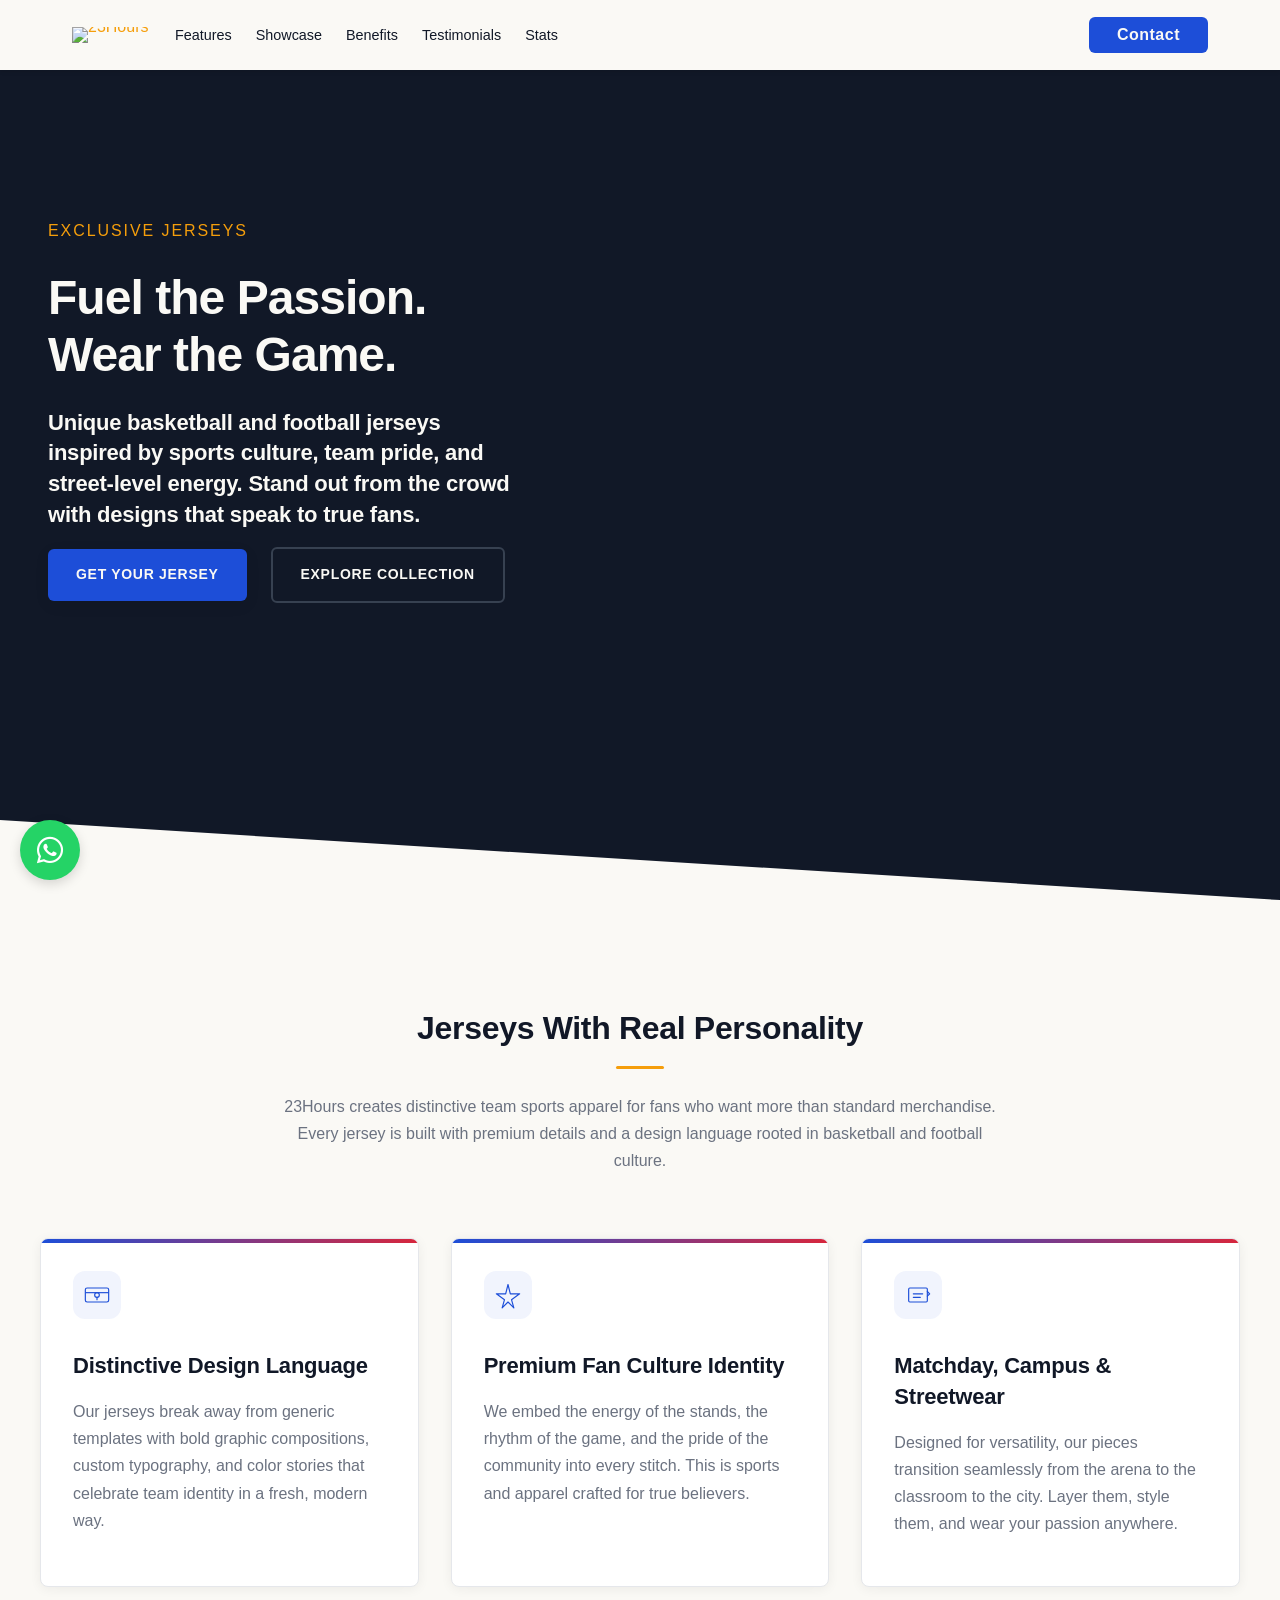
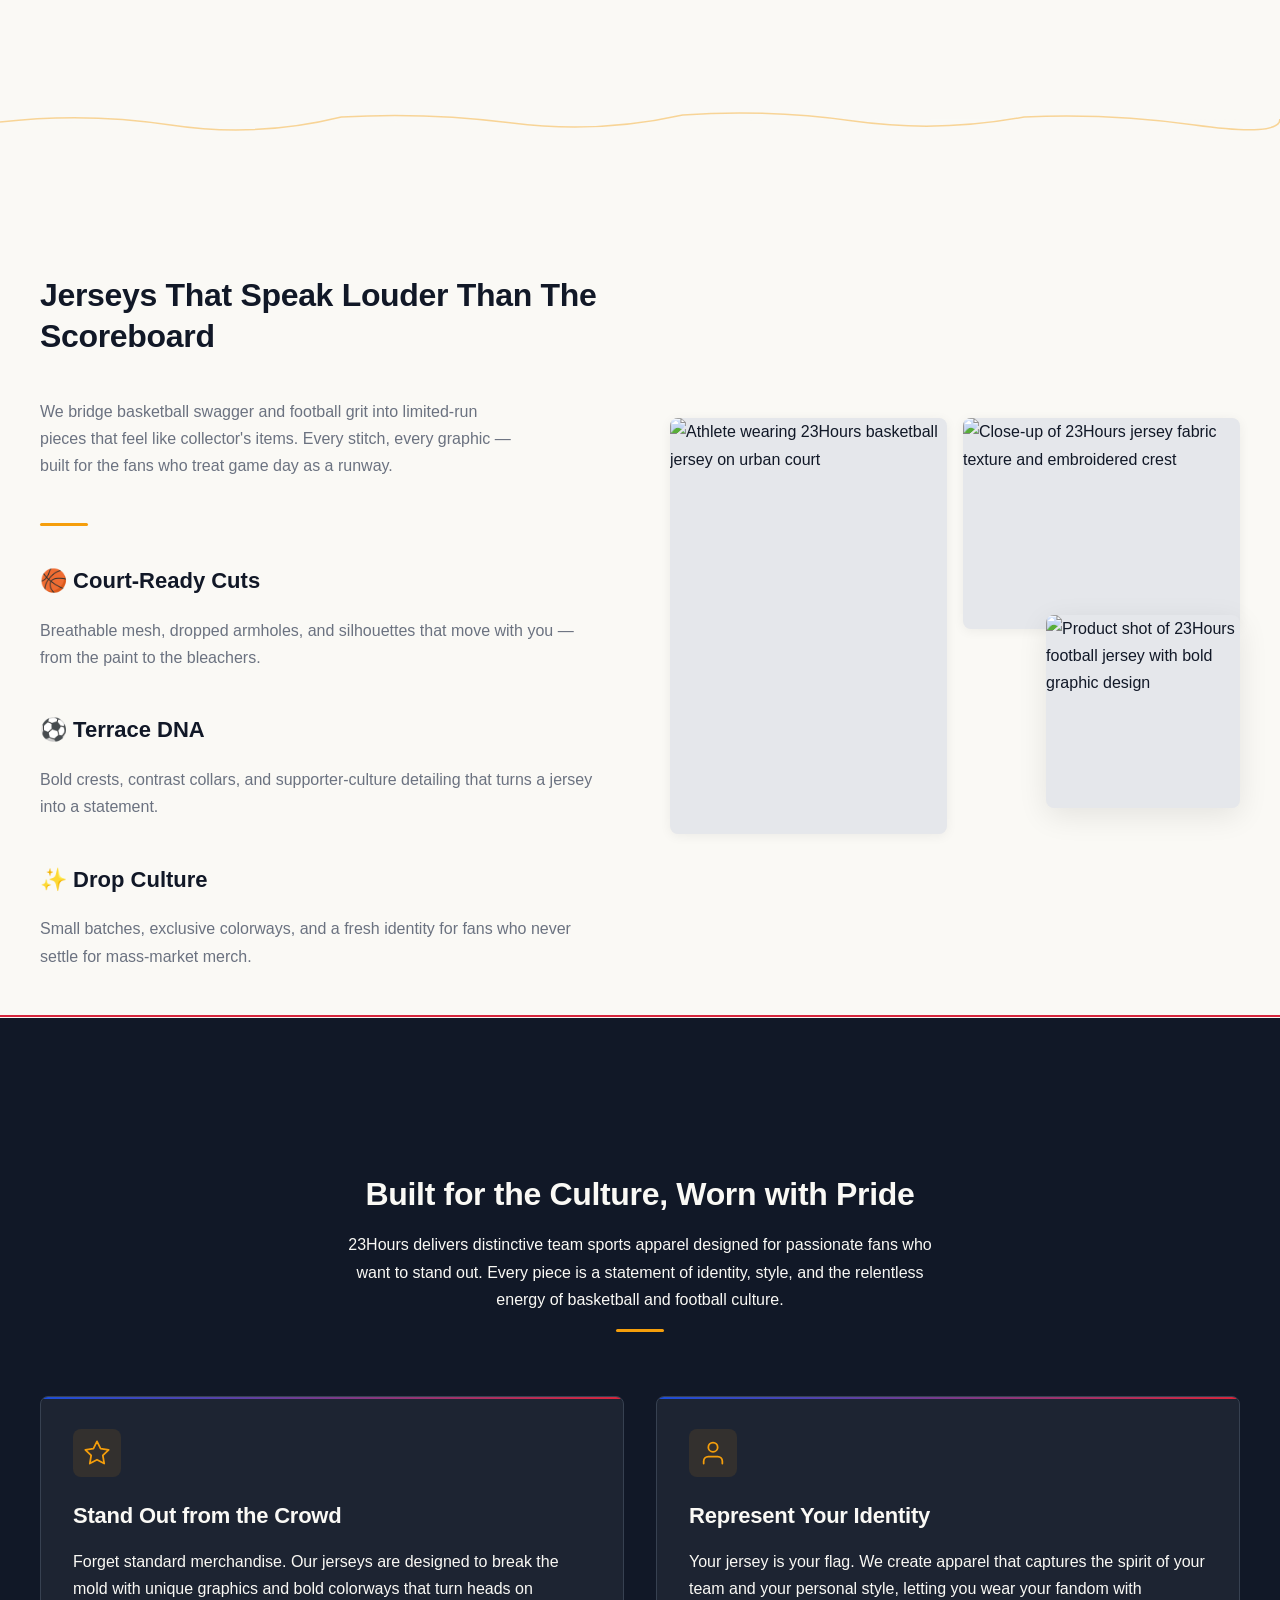
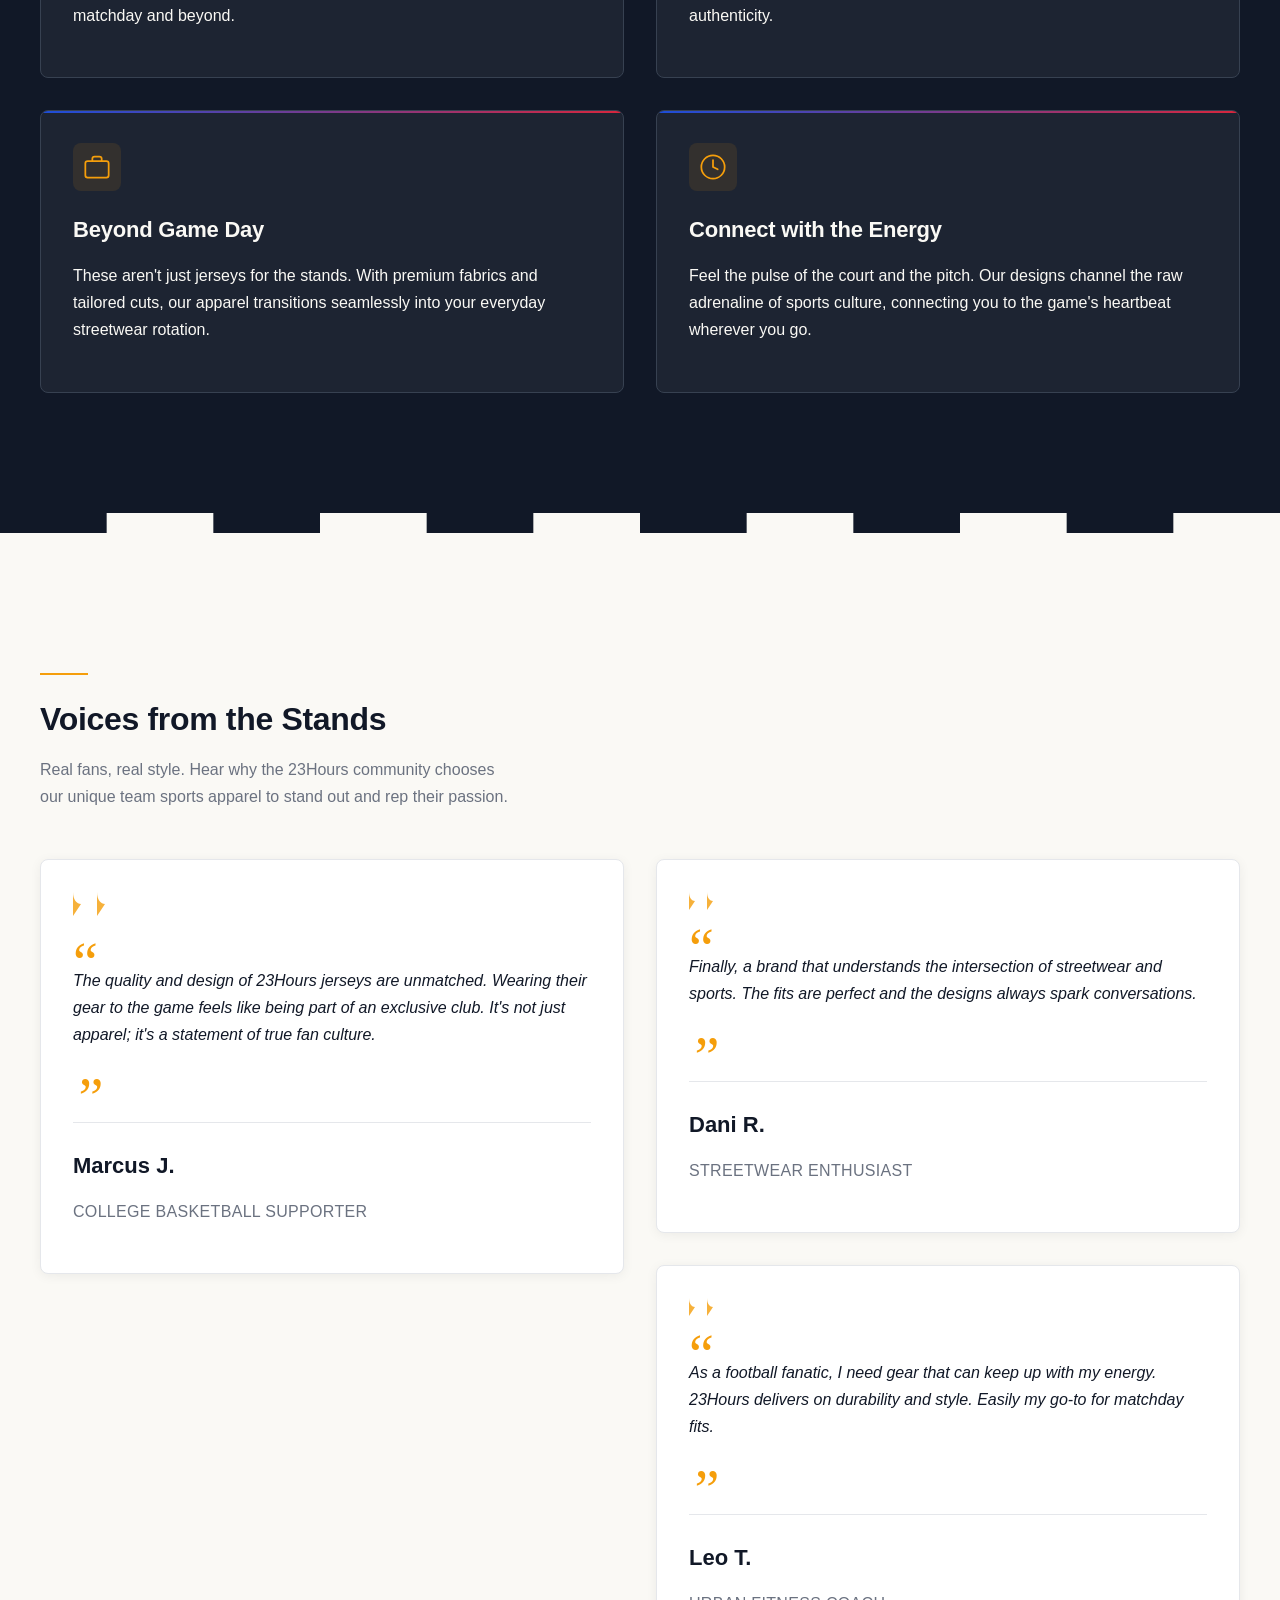
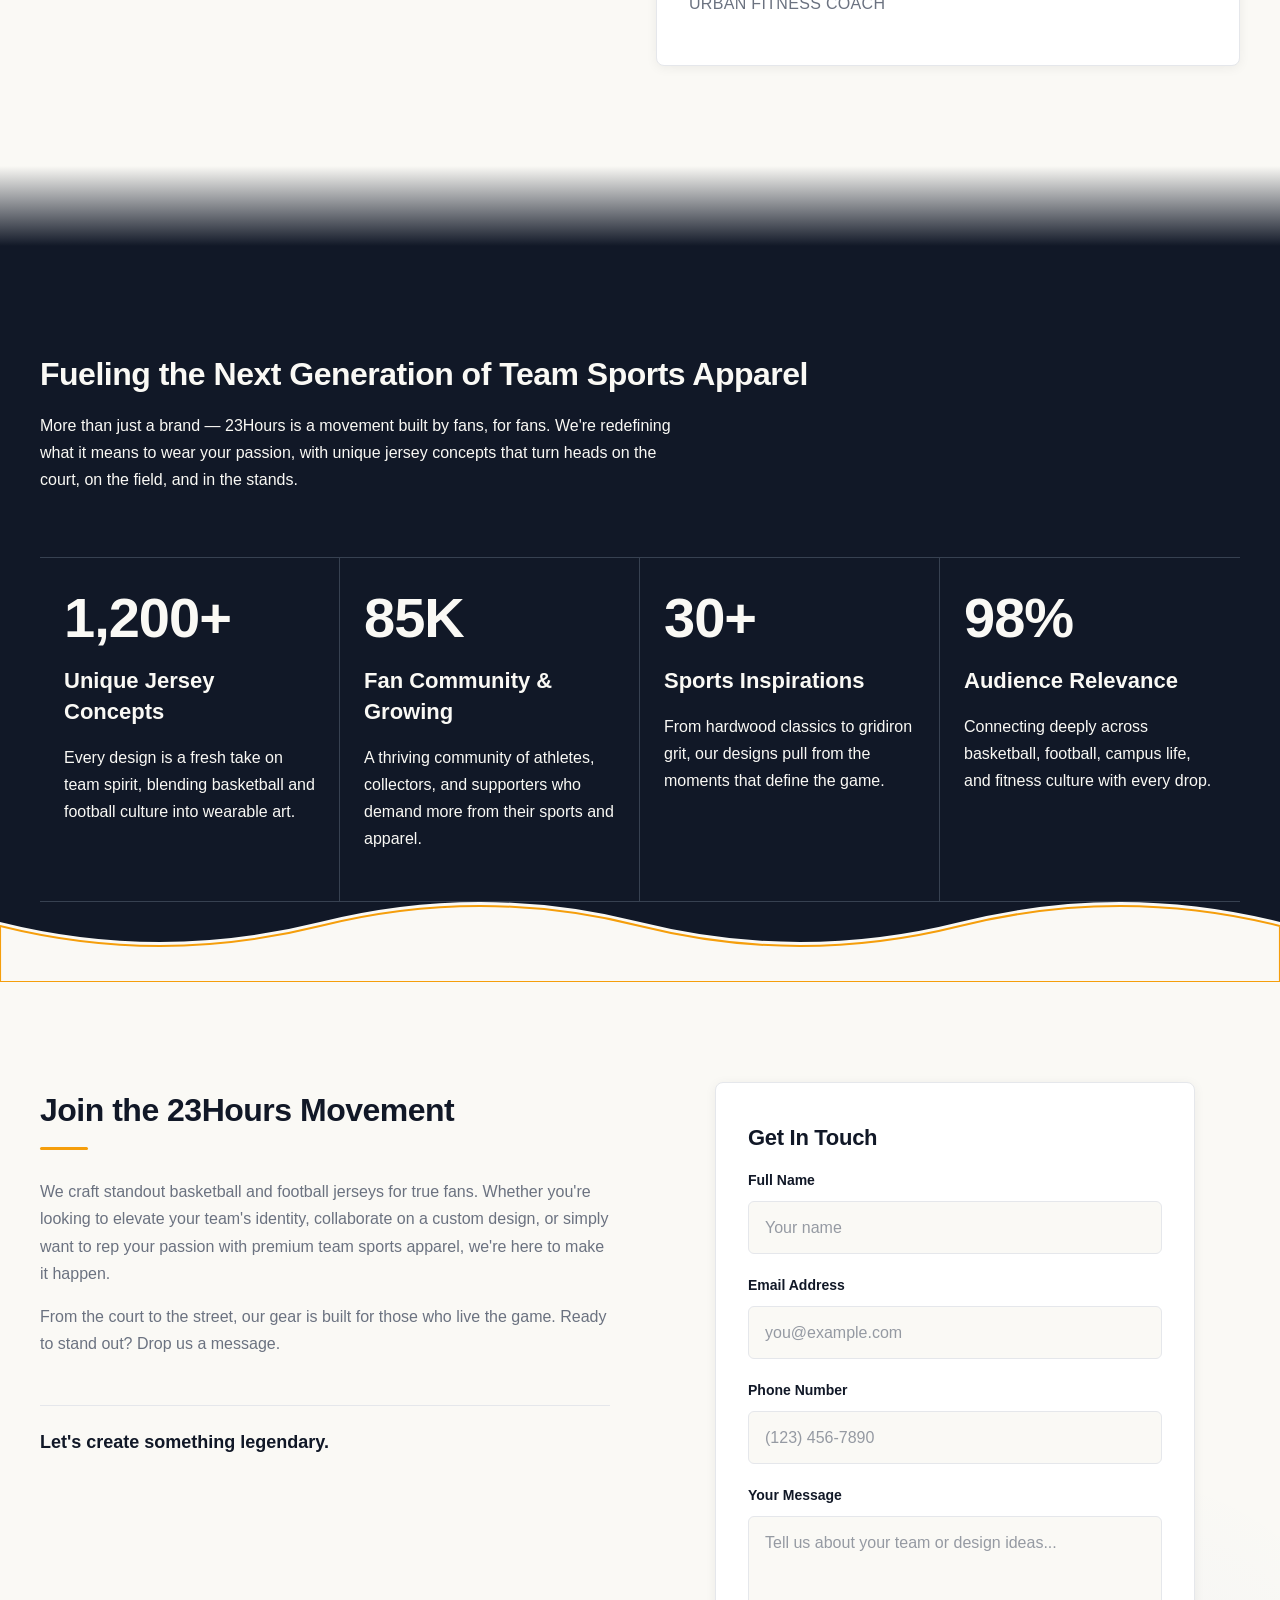
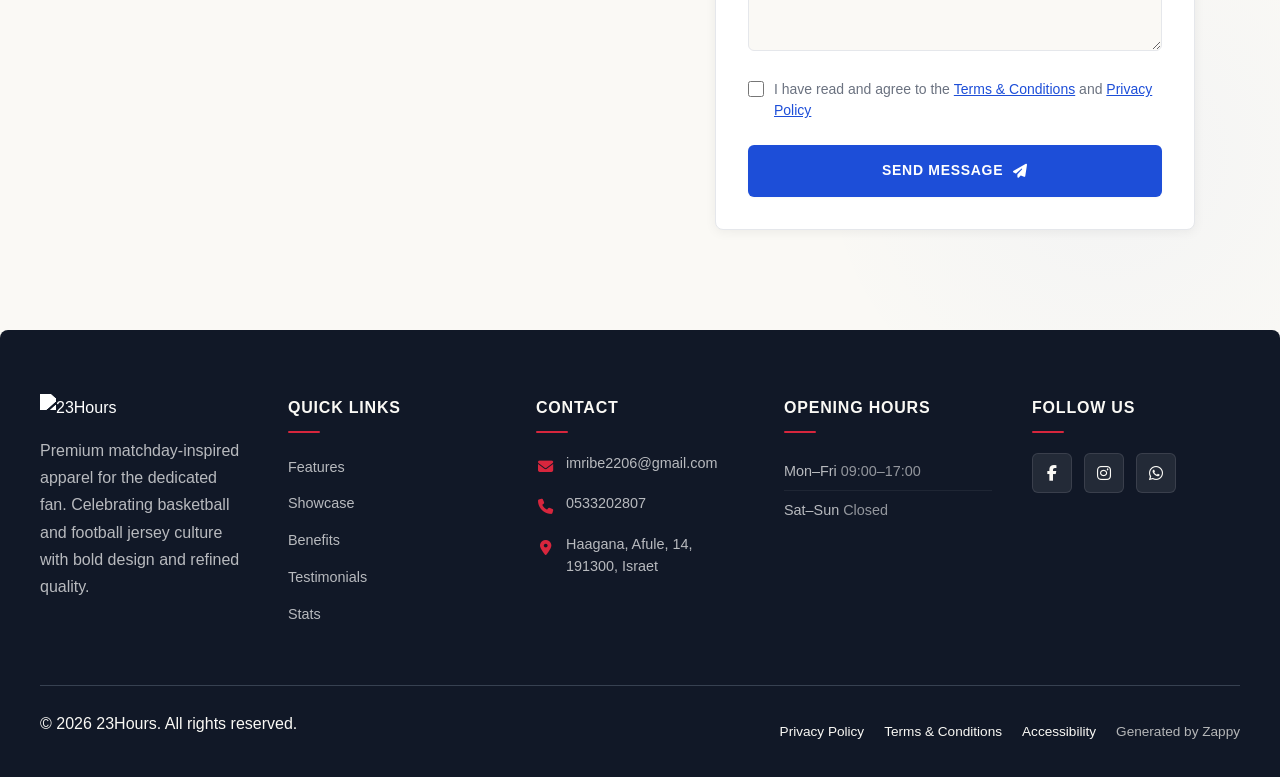
==== commit 3a25a6bc: "Background sync: Progressive GitHub Sync" ====
--- a/public/index.html
+++ b/public/index.html
@@ -1 +1 @@
-<!doctype html><html lang="en"><head><meta charset="UTF-8"><meta content="width=device-width,initial-scale=1" name="viewport"><meta content="index, follow" name="robots"><title>Gear Up with Team Sports Apparel — 23Hours</title><meta content="Unleash your team spirit with 23Hours&#39; bold basketball and football jerseys. Stand out with fan-driven designs that fuel your passion. Shop now and rep your squad!" name="description"><meta content="team sports apparel, fanzz sports apparel by lids, sports and apparel, travis mathew golf apparel, basketball jerseys" name="keywords"><link href="/assets/favicon.ico" rel="icon" type="image/x-icon"><link href="/assets/favicon-16x16.png" rel="icon" type="image/png" sizes="16x16"><link href="/assets/favicon-32x32.png" rel="icon" type="image/png" sizes="32x32"><link href="/assets/favicon-48x48.png" rel="icon" type="image/png" sizes="48x48"><link href="/assets/favicon-192x192.png" rel="icon" type="image/png" sizes="192x192"><link href="/assets/favicon-512x512.png" rel="icon" type="image/png" sizes="512x512"><link href="/assets/apple-touch-icon.png" rel="apple-touch-icon"><script>!function(){"use strict";var t="4b41fa43-9e15-44f8-9f4c-2091a1839f8e",e="https://api.zappy5.com/api/analytics/track",a=18e5,n=2592e6,o=!0,i=!0,r=!0;var s=function(){var e="zappy_visitor_"+t,a=null;try{if(a=localStorage.getItem(e)){var o=JSON.parse(a),i=Date.now();if(i-o.created<n)return o.lastSeen=i,localStorage.setItem(e,JSON.stringify(o)),o.id}}catch(t){console.warn("Zappy Analytics: LocalStorage not available")}var r="zv_"+Date.now()+"_"+Math.random().toString(36).substr(2,9);try{localStorage.setItem(e,JSON.stringify({id:r,created:Date.now(),lastSeen:Date.now()}))}catch(t){}return r}(),c=function(){var e="zappy_session_"+t,n=null;try{if(n=sessionStorage.getItem(e)){var o=JSON.parse(n),i=Date.now();if(i-o.timestamp<a)return o.timestamp=i,sessionStorage.setItem(e,JSON.stringify(o)),o.id}}catch(t){console.warn("Zappy Analytics: SessionStorage not available")}var r="zs_"+Date.now()+"_"+Math.random().toString(36).substr(2,9);try{sessionStorage.setItem(e,JSON.stringify({id:r,timestamp:Date.now()}))}catch(t){}return r}();function l(a,n){n=n||{};var o={website_id:t,event_type:a,page_path:window.location.pathname,referrer:document.referrer||"direct",visitor_id:s,session_id:c,metadata:n};if(navigator.sendBeacon){var i=new Blob([JSON.stringify(o)],{type:"application/json"});navigator.sendBeacon(e,i)}else fetch(e,{method:"POST",headers:{"Content-Type":"application/json"},body:JSON.stringify(o),keepalive:!0}).catch(function(t){console.warn("Zappy Analytics: Failed to track event",t)})}o&&l("pageview",{title:document.title,url:window.location.href}),i&&document.addEventListener("click",function(t){var e=t.target;if("BUTTON"===e.tagName||e.closest("button")){var a="BUTTON"===e.tagName?e:e.closest("button");l("click",{element:"button",text:a.textContent.trim().substring(0,100),id:a.id||null,class:a.className||null})}else if("A"===e.tagName||e.closest("a")){var n="A"===e.tagName?e:e.closest("a");l("navigation",{element:"link",text:n.textContent.trim().substring(0,100),href:n.href,external:n.hostname!==window.location.hostname})}},!0),r&&document.addEventListener("submit",function(t){var e=t.target;l("form_submit",{form_id:e.id||null,form_name:e.name||null,form_action:e.action||null,form_method:e.method||"GET"})},!0);var m=Date.now();window.addEventListener("beforeunload",function(){l("page_unload",{time_on_page:Math.floor((Date.now()-m)/1e3),page_path:window.location.pathname})}),window.zappyAnalytics={track:l,getVisitorId:function(){return s},getSessionId:function(){return c}}}()</script><meta content="Gear Up with Team Sports Apparel — 23Hours" property="og:title"><meta content="Unleash your team spirit with 23Hours&#39; bold basketball and football jerseys. Stand out with fan-driven designs that fuel your passion. Shop now and rep your squad!" property="og:description"><meta content="summary_large_image" name="twitter:card"><meta content="Gear Up with Team Sports Apparel — 23Hours" name="twitter:title"><meta content="Unleash your team spirit with 23Hours&#39; bold basketball and football jerseys. Stand out with fan-driven designs that fuel your passion. Shop now and rep your squad!" name="twitter:description"><meta content="website" property="og:type"><meta content="en_US" property="og:locale"><link href="https://cdnjs.cloudflare.com/ajax/libs/font-awesome/6.4.0/css/all.min.css" rel="stylesheet"><style>.skip-link{position:absolute;top:0;left:0;transform:translateY(-200%);padding:12px 18px;background:var(--bg-dark,#1a1a1a);color:var(--text-light,#fff);font-weight:600;border-radius:0 0 8px 0;z-index:10000}.skip-link:focus{transform:none;outline:2px solid var(--ring,#fff);outline-offset:2px}:focus-visible{outline:2px solid var(--ring,currentColor);outline-offset:3px}</style><link href="/assets/favicon.ico" rel="icon" type="image/x-icon"><link href="/assets/favicon-16x16.png" rel="icon" type="image/png" sizes="16x16"><link href="/assets/favicon-32x32.png" rel="icon" type="image/png" sizes="32x32"><link href="/assets/favicon-48x48.png" rel="icon" type="image/png" sizes="48x48"><link href="/assets/favicon-192x192.png" rel="icon" type="image/png" sizes="192x192"><link href="/assets/favicon-512x512.png" rel="icon" type="image/png" sizes="512x512"><link href="/assets/apple-touch-icon.png" rel="apple-touch-icon"><link href="https://cdn.jsdelivr.net/npm/vanilla-cookieconsent@3/dist/cookieconsent.css" rel="stylesheet"><script src="https://cdn.jsdelivr.net/npm/vanilla-cookieconsent@3/dist/cookieconsent.umd.js"></script><script src="https://cdn.jsdelivr.net/gh/mickidum/acc_toolbar/acctoolbar/acctoolbar.min.js"></script><link href="/styles.css" rel="stylesheet"><script>window.ZAPPY_WEBSITE_ID="4b41fa43-9e15-44f8-9f4c-2091a1839f8e",window.ZAPPY_API_BASE="https://api.zappy5.com"</script><style id="zappy-dropdown-submenu-styles">#navMenu li:has(.sub-menu),.nav-menu li:has(.sub-menu),.navbar li:has(.sub-menu),nav li:has(.sub-menu){position:relative}#navMenu .sub-menu,.nav-menu .sub-menu,.navbar .sub-menu,nav .sub-menu{display:block!important;position:absolute!important;top:100%;left:0;min-width:220px;background:#fff;border-radius:8px;box-shadow:0 8px 25px rgba(0,0,0,.15);padding:8px 0;opacity:0;visibility:hidden;transform:translateY(10px);transition:all .3s ease;z-index:1000;list-style:none;pointer-events:none}#navMenu li:hover>.sub-menu,.nav-menu li:hover>.sub-menu,.navbar li:hover>.sub-menu,nav li:hover>.sub-menu{opacity:1!important;visibility:visible!important;transform:translateY(0)!important;pointer-events:auto!important}.sub-menu li{list-style:none;margin:0;padding:0}.sub-menu a{display:block!important;padding:10px 16px!important;color:var(--text-dark,#333)!important;font-weight:500;text-decoration:none;white-space:nowrap;transition:background-color .2s}.sub-menu .zappy-nav-child>a{padding-left:28px!important;font-size:.9em!important;opacity:.85!important}[dir=rtl] .sub-menu .zappy-nav-child>a,html[lang=ar] .sub-menu .zappy-nav-child>a,html[lang=he] .sub-menu .zappy-nav-child>a{padding-left:10px!important;padding-right:28px!important}.sub-menu .zappy-nav-parent>a{font-weight:600!important}.sub-menu a:hover{background-color:#f5f5f5}[dir=rtl] .nav-menu .sub-menu,[dir=rtl] .navbar .sub-menu,[dir=rtl] nav .sub-menu,html[lang=ar] .nav-menu .sub-menu,html[lang=ar] .navbar .sub-menu,html[lang=ar] nav .sub-menu,html[lang=he] .nav-menu .sub-menu,html[lang=he] .navbar .sub-menu,html[lang=he] nav .sub-menu{left:auto!important;right:0!important}.sub-menu:empty,.sub-menu:not(:has(li)):not(:has(> a)),.sub-menu:not(:has(li:not(.zappy-hidden-menu-item))):not(:has(> a)){display:none!important;opacity:0!important;visibility:hidden!important;pointer-events:none!important}li:has(.menu-group-title):hover>.sub-menu{opacity:1!important;visibility:visible!important;transform:translateY(0)!important;pointer-events:auto!important}#navMenu>li>.menu-group-title,.nav-menu>li>.menu-group-title{display:inline-block;padding:.5rem 1rem;cursor:default;user-select:none}@media (max-width:768px){#navMenu .sub-menu,.nav-menu .sub-menu,.navbar .sub-menu,nav .sub-menu{position:static!important;transform:none!important;box-shadow:none!important;background:0 0!important;max-height:0;overflow:hidden;opacity:0;visibility:hidden;transition:max-height .3s ease,opacity .3s ease;padding:0!important;border-radius:0!important}#navMenu .sub-menu.mobile-expanded,.nav-menu .sub-menu.mobile-expanded,.navbar .sub-menu.mobile-expanded{max-height:none!important;overflow-y:visible!important;opacity:1!important;visibility:visible!important;padding:8px 0 8px 16px!important}[dir=rtl] .sub-menu.mobile-expanded,html[lang=he] .sub-menu.mobile-expanded{padding:8px 16px 8px 0!important}#navMenu li:hover>.sub-menu,.nav-menu li:hover>.sub-menu,.navbar li:hover>.sub-menu,nav li:hover>.sub-menu{opacity:0;visibility:hidden;pointer-events:none}#navMenu li>.sub-menu.mobile-expanded,.nav-menu li>.sub-menu.mobile-expanded,.navbar li>.sub-menu.mobile-expanded,nav li>.sub-menu.mobile-expanded{opacity:1!important;visibility:visible!important;pointer-events:auto!important}#navMenu li:has(.sub-menu),.nav-menu li:has(.sub-menu),.navbar li:has(.sub-menu),nav li:has(.sub-menu){display:flex!important;flex-wrap:wrap!important;align-items:center!important;position:relative!important;min-height:44px!important}#navMenu li:has(.sub-menu)>a,.nav-menu li:has(.sub-menu)>a,.navbar li:has(.sub-menu)>a,nav li:has(.sub-menu)>a{flex:1!important;min-width:0!important}#navMenu li:has(.sub-menu)>.menu-group-title,.nav-menu li:has(.sub-menu)>.menu-group-title,.navbar li:has(.sub-menu)>.menu-group-title,nav li:has(.sub-menu)>.menu-group-title{flex:1!important;min-width:0!important;padding:0!important;line-height:inherit!important}#navMenu li:has(.sub-menu)>.sub-menu,.nav-menu li:has(.sub-menu)>.sub-menu,.navbar li:has(.sub-menu)>.sub-menu,nav li:has(.sub-menu)>.sub-menu{flex-basis:100%!important;width:100%!important}#navMenu li:has(.sub-menu)>a [class*=arrow],#navMenu li:has(.sub-menu)>a [class*=chevron],.nav-menu li:has(.sub-menu)>a .fa-angle-down,.nav-menu li:has(.sub-menu)>a .fa-chevron-down,.nav-menu li:has(.sub-menu)>a [class*=arrow],.nav-menu li:has(.sub-menu)>a [class*=chevron],nav li:has(.sub-menu)>a [class*=arrow],nav li:has(.sub-menu)>a [class*=chevron]{display:none!important;visibility:hidden!important}.mobile-submenu-toggle{display:flex!important;align-items:center!important;justify-content:center!important;width:44px!important;height:auto!important;background:0 0!important;border:none!important;cursor:pointer!important;color:var(--text-dark)!important;position:static!important;flex-shrink:0!important;align-self:stretch!important;z-index:2!important;padding:0!important;margin:0!important}.mobile-submenu-toggle::after{content:''!important;width:0!important;height:0!important;border-left:6px solid transparent!important;border-right:6px solid transparent!important;border-top:7px solid currentColor!important;transition:transform .3s ease!important}.mobile-submenu-toggle.expanded::after{transform:rotate(180deg)!important}.sub-menu a{padding:10px 0!important;display:block!important;color:var(--text-dark)!important;white-space:normal!important}.sub-menu .zappy-nav-child>a{padding-left:28px!important;font-size:.9em!important;opacity:.85!important}[dir=rtl] .sub-menu .zappy-nav-child>a,html[lang=ar] .sub-menu .zappy-nav-child>a,html[lang=he] .sub-menu .zappy-nav-child>a{padding-left:0!important;padding-right:28px!important}.sub-menu .zappy-nav-parent>a{font-weight:600!important}#navMenu.active,.nav-menu.active{max-width:100vw!important;overflow-x:hidden!important;box-sizing:border-box!important}.navbar .sub-menu li a,.zappy-products-dropdown .sub-menu a,nav.navbar .sub-menu li a{color:var(--text-dark)!important}}@media (min-width:769px){.mobile-submenu-toggle{display:none!important}}</style><style id="zappy-widget-visibility">html[dir=rtl] .whatsapp-float{right:20px!important;left:auto!important}html:not([dir]) .whatsapp-float,html[dir=ltr] .whatsapp-float{left:20px!important;right:auto!important}html[dir=rtl] #mic-access-tool-general-button,html[dir=rtl] #mic-init-access-tool #mic-access-tool-general-button,html[dir=rtl] #mic-init-access-tool .mic-access-tool-general-button,html[dir=rtl] ._access-icon,html[dir=rtl] .mic-access-tool-general-button{left:20px!important;right:auto!important}html:not([dir]) #mic-access-tool-general-button,html:not([dir]) #mic-init-access-tool #mic-access-tool-general-button,html:not([dir]) #mic-init-access-tool .mic-access-tool-general-button,html:not([dir]) ._access-icon,html:not([dir]) .mic-access-tool-general-button,html[dir=ltr] #mic-access-tool-general-button,html[dir=ltr] #mic-init-access-tool #mic-access-tool-general-button,html[dir=ltr] #mic-init-access-tool .mic-access-tool-general-button,html[dir=ltr] ._access-icon,html[dir=ltr] .mic-access-tool-general-button{right:20px!important;left:auto!important}@media (max-width:768px){.whatsapp-float{display:flex!important}}@media (min-width:769px){.whatsapp-float{display:flex!important}}@media (max-width:768px){#mic-access-tool-general-button,#mic-init-access-tool #mic-access-tool-general-button,#mic-init-access-tool .mic-access-tool-general-button,._access-icon,.mic-access-tool-general-button{display:flex!important;visibility:visible!important;opacity:1!important;pointer-events:auto!important}#mic-access-tool-box.opened-mic-access-tool,#mic-init-access-tool #mic-access-tool-box.opened-mic-access-tool,.mic-access-tool-box.opened-mic-access-tool{visibility:visible!important;opacity:1!important;pointer-events:auto!important}}@media (min-width:769px){#mic-access-tool-general-button,#mic-init-access-tool #mic-access-tool-general-button,#mic-init-access-tool .mic-access-tool-general-button,._access-icon,.mic-access-tool-general-button{display:flex!important;visibility:visible!important;opacity:1!important;pointer-events:auto!important}#mic-access-tool-box.opened-mic-access-tool,#mic-init-access-tool #mic-access-tool-box.opened-mic-access-tool,.mic-access-tool-box.opened-mic-access-tool{visibility:visible!important;opacity:1!important;pointer-events:auto!important}}</style></head><body><a href="#main" class="skip-link">Skip to main content</a><nav class="navbar"><button class="mobile-toggle" aria-label="Menu" id="mobileToggle"><svg viewBox="0 0 24 24" fill="none" height="24" width="24" class="hamburger-icon"><path d="M3 12h18M3 6h18M3 18h18" stroke="currentColor" stroke-width="2" stroke-linecap="round"/></svg> <svg viewBox="0 0 24 24" fill="none" height="24" width="24" class="close-icon" style="display:none"><path d="M18 6L6 18M6 6l12 12" stroke="currentColor" stroke-width="2" stroke-linecap="round"/></svg></button> <button class="phone-header-btn" aria-label="Call" data-phone="+1 (555) 123-4567"><svg viewBox="0 0 24 24" fill="currentColor" height="20" width="20"><path d="M22 16.92v3a2 2 0 0 1-2.18 2 19.79 19.79 0 0 1-8.63-3.07 19.5 19.5 0 0 1-6-6 19.79 19.79 0 0 1-3.07-8.67A2 2 0 0 1 4.11 2h3a2 2 0 0 1 2 1.72 12.84 12.84 0 0 0 .7 2.81 2 2 0 0 1-.45 2.11L8.09 9.91a16 16 0 0 0 6 6l1.27-1.27a2 2 0 0 1 2.11-.45 12.84 12.84 0 0 0 2.81.7A2 2 0 0 1 22 16.92z"/></svg></button><div class="nav-container"><div class="nav-brand"><a href="/" class="logo-link"><img alt="23Hours" src="/assets/site-home-image-1.webp" class="logo"></a></div><ul class="nav-menu" id="navMenu"><li><a href="#features">Features</a></li><li><a href="#showcase">Showcase</a></li><li><a href="#benefits">Benefits</a></li><li><a href="#testimonials">Testimonials</a></li><li><a href="#stats">Stats</a></li><li class="mobile-contact-link nav-cta-mobile-item"><a href="#contact" class="nav-cta-btn">Contact</a></li></ul><div class="nav-cta-container"><a href="#contact" class="nav-cta-btn">Contact</a></div></div></nav><script>window.addEventListener("load",function(){const e=document.querySelector(".navbar, nav, header");if(!e)return void console.log("[Navbar] Navbar element not found");let t=document.getElementById("mobileToggle")||document.querySelector(".mobile-toggle")||document.querySelector(".hamburger")||document.querySelector(".hamburger-menu")||document.querySelector(".menu-toggle")||document.querySelector(".burger-menu")||document.querySelector('[aria-label="Menu"]')||document.querySelector('[aria-label="תפריט"]');const o=document.querySelector(".phone-header-btn"),n=window.getComputedStyle(e);let r=n.backgroundColor;if(console.log("[Navbar] Initial navbar background:",r),"transparent"===r||"rgba(0, 0, 0, 0)"===r||r.startsWith("rgba")&&r.includes(", 0)")){const e=n.backgroundImage;if(e&&"none"!==e)console.log("[Navbar] Navbar has background image/gradient, using dark text"),r="rgb(240, 240, 240)";else{const e=window.getComputedStyle(document.body).backgroundColor;console.log("[Navbar] Navbar transparent, using body background:",e),r=e}}const a=r.match(/\d+/g);if(a&&a.length>=3){const e=(.299*parseInt(a[0])+.587*parseInt(a[1])+.114*parseInt(a[2]))/255;console.log("[Navbar] Mobile button colors preserved from Claude CSS (luminance:",e.toFixed(2)+")");const n=document.createElement("style");n.id="zappy-mobile-nav-fix";document.documentElement.lang;document.documentElement.dir,n.textContent='\n        /* Hide mobile buttons on desktop, show only on mobile */\n        @media (min-width: 769px) {\n          .mobile-toggle,\n          .phone-header-btn {\n            display: none !important;\n          }\n        }\n        \n        /* Show and position mobile buttons correctly on mobile */\n        @media (max-width: 768px) {\n          .navbar,\n          nav.navbar {\n            min-height: 70px !important;\n          }\n\n          .mobile-toggle,\n          .phone-header-btn {\n            position: absolute !important;\n            top: 0 !important;\n            bottom: 0 !important;\n            margin-top: auto !important;\n            margin-bottom: auto !important;\n            transform: none !important;\n            z-index: 1001 !important;\n            display: flex !important;\n            align-items: center !important;\n            justify-content: center !important;\n            width: 36px !important;\n            height: 36px !important;\n            border-radius: 50% !important;\n            border: none !important;\n            cursor: pointer !important;\n            padding: 6px !important;\n            background: none !important;\n            color: var(--nav-text, var(--text-dark)) !important;\n            touch-action: manipulation !important;\n            -webkit-tap-highlight-color: transparent !important;\n          }\n\n          html[data-zappy-site-type="ecommerce"] .phone-header-btn,\n          body[data-zappy-site-type="ecommerce"] .phone-header-btn,\n          html[data-zappy-site-type="ecommerce"] header .phone-header-btn,\n          html[data-zappy-site-type="ecommerce"] nav .phone-header-btn {\n            display: none !important;\n            visibility: hidden !important;\n            width: 0 !important;\n            height: 0 !important;\n            min-width: 0 !important;\n            overflow: hidden !important;\n          }\n          \n          /* LTR positioning (default): hamburger LEFT, phone RIGHT */\n          html:not([dir="rtl"]):not([lang="he"]):not([lang="ar"]) .mobile-toggle,\n          html[dir="ltr"] .mobile-toggle {\n            left: 12px !important;\n            right: auto !important;\n          }\n          html:not([dir="rtl"]):not([lang="he"]):not([lang="ar"]) .phone-header-btn,\n          html[dir="ltr"] .phone-header-btn {\n            right: 12px !important;\n            left: auto !important;\n          }\n          \n          /* RTL positioning: hamburger RIGHT, phone LEFT */\n          html[dir="rtl"] .mobile-toggle,\n          html[lang="he"] .mobile-toggle,\n          html[lang="ar"] .mobile-toggle {\n            right: 12px !important;\n            left: auto !important;\n          }\n          html[dir="rtl"] .phone-header-btn,\n          html[lang="he"] .phone-header-btn,\n          html[lang="ar"] .phone-header-btn {\n            left: 12px !important;\n            right: auto !important;\n          }\n          \n          /* CRITICAL: Ensure nav-container has min-height on mobile */\n          /* All children are positioned absolutely/fixed on mobile, so height:auto collapses to 0 */\n          .nav-container {\n            min-height: 70px !important;\n            position: relative !important;\n          }\n          \n          /* Ensure SVG icons are properly sized and inherit color */\n          .mobile-toggle svg,\n          .phone-header-btn svg {\n            width: 24px !important;\n            height: 24px !important;\n            /* Don\'t force display - let JavaScript control hamburger/close toggle */\n          }\n          \n          /* Reset nav-cta-container on mobile - remove desktop box-shadow/padding */\n          /* that creates a visible ghost box when CTA button is hidden */\n          .nav-cta-container {\n            box-shadow: none !important;\n            padding: 0 !important;\n          }\n          \n          /* Hide nav-cta-container entirely on mobile when there\'s no lang-switcher */\n          /* (only the CTA button is inside, and it\'s hidden on mobile) */\n          .nav-cta-container:not(:has(.lang-switcher)) {\n            display: none !important;\n          }\n          \n          /* CRITICAL: Prevent hero image fade gradient from bleeding over headline text */\n          /* The .image-fade-gradient has bottom: -30px (extends below parent) */\n          /* On mobile stacked layout, this overlaps the h1 text below the image */\n          .hero-image-column {\n            overflow: hidden !important;\n          }\n          .image-fade-gradient {\n            bottom: 0 !important;\n          }\n          \n          /* Hide desktop language switcher on mobile - hamburger menu handles it */\n          /* High specificity to override stored CSS */\n          .lang-switcher,\n          .nav-cta-container .lang-switcher,\n          .nav-container .lang-switcher,\n          .navbar .lang-switcher,\n          .navbar .nav-cta-container .lang-switcher {\n            display: none !important;\n          }\n        }\n      ';const r=document.getElementById("zappy-mobile-nav-fix");r&&r.remove(),document.head.appendChild(n),console.log("[Navbar] Critical CSS injected for mobile nav positioning");const i=window.innerWidth<=768;if(t){const e=t.querySelector(".hamburger-icon"),o=t.querySelector(".close-icon");e&&(e.style.setProperty("width","24px","important"),e.style.setProperty("height","24px","important"),e.style.setProperty("display","block","important")),o&&(o.style.setProperty("width","24px","important"),o.style.setProperty("height","24px","important"),o.style.setProperty("display","none","important")),i?(t.style.setProperty("position","absolute","important"),t.style.setProperty("top","0","important"),t.style.setProperty("bottom","0","important"),t.style.setProperty("margin-top","auto","important"),t.style.setProperty("margin-bottom","auto","important"),t.style.setProperty("transform","none","important"),t.style.setProperty("z-index","1001","important"),t.style.removeProperty("left"),t.style.removeProperty("right"),console.log("[Navbar] Mobile toggle positioning applied (mobile viewport)")):(t.style.removeProperty("position"),t.style.removeProperty("top"),t.style.removeProperty("transform"),t.style.removeProperty("z-index"),t.style.removeProperty("left"),t.style.removeProperty("right"),console.log("[Navbar] Desktop viewport - cleared mobile toggle inline positioning"))}if(o){const e=o.querySelector("svg");e&&(e.style.width="24px",e.style.height="24px",e.setAttribute("width","24"),e.setAttribute("height","24")),i?(o.style.setProperty("position","absolute","important"),o.style.setProperty("top","0","important"),o.style.setProperty("bottom","0","important"),o.style.setProperty("margin-top","auto","important"),o.style.setProperty("margin-bottom","auto","important"),o.style.setProperty("transform","none","important"),o.style.setProperty("z-index","1001","important"),o.style.removeProperty("left"),o.style.removeProperty("right"),console.log("[Navbar] Phone button positioning applied (mobile viewport)")):(o.style.removeProperty("position"),o.style.removeProperty("top"),o.style.removeProperty("transform"),o.style.removeProperty("z-index"),o.style.removeProperty("left"),o.style.removeProperty("right"),console.log("[Navbar] Desktop viewport - cleared phone button inline positioning"))}}else console.log("[Navbar] Could not parse background color:",r);t=document.getElementById("mobileToggle")||document.querySelector(".mobile-toggle")||document.querySelector(".hamburger")||document.querySelector(".hamburger-menu")||document.querySelector(".menu-toggle")||document.querySelector(".burger-menu")||document.querySelector('[aria-label="Menu"]')||document.querySelector('[aria-label="תפריט"]');const i=document.getElementById("navMenu")||document.querySelector(".nav-menu")||document.querySelector(".nav-links")||document.querySelector("nav ul:not(.submenu)");if(!t||!i)return void console.log("[Navbar] Mobile toggle or menu not found:",{toggle:!!t,menu:!!i});i.id||(i.id="navMenu"),console.log("[Navbar] Initializing mobile menu...");const l=t.cloneNode(!0);t.parentNode.replaceChild(l,t);var s=0;function p(e){var t=Date.now();t-s<300||(s=t,function(e){e.preventDefault(),e.stopPropagation();const t=l.querySelector(".hamburger-icon"),o=l.querySelector(".close-icon");i.classList.contains("active")?(i.classList.remove("active"),t&&t.style.setProperty("display","block","important"),o&&o.style.setProperty("display","none","important"),document.body.style.overflow="",document.body.classList.remove("menu-open"),console.log("[Navbar] Menu closed")):(i.classList.add("active"),t&&t.style.setProperty("display","none","important"),o&&o.style.setProperty("display","block","important"),document.body.style.overflow="hidden",document.body.classList.add("menu-open"),console.log("[Navbar] Menu opened"))}(e))}l.addEventListener("click",p),l.addEventListener("touchend",p),document.addEventListener("keydown",function(e){if(("Escape"===e.key||"Esc"===e.key)&&i.classList.contains("active")){const e=l.querySelector(".hamburger-icon"),t=l.querySelector(".close-icon");i.classList.remove("active"),e&&e.style.setProperty("display","block","important"),t&&t.style.setProperty("display","none","important"),document.body.style.overflow="",document.body.classList.remove("menu-open"),console.log("[Navbar] Menu closed (Escape)")}}),i.querySelectorAll("a").forEach(function(e){e.addEventListener("click",function(){if("#"===this.getAttribute("href"))return;const e=l.querySelector(".hamburger-icon"),t=l.querySelector(".close-icon");i.classList.remove("active"),e&&e.style.setProperty("display","block","important"),t&&t.style.setProperty("display","none","important"),document.body.style.overflow="",document.body.classList.remove("menu-open"),console.log("[Navbar] Menu closed (link clicked)")})});var m=i.querySelectorAll(".dropdown-toggle");m.forEach(function(e){e.addEventListener("click",function(e){e.preventDefault(),e.stopPropagation();var t=this.closest(".nav-dropdown");t&&(t.parentNode.querySelectorAll(".nav-dropdown.open").forEach(function(e){e!==t&&e.classList.remove("open")}),t.classList.toggle("open"),console.log("[Navbar] Dropdown toggled:",t.classList.contains("open")?"open":"closed"))})}),document.addEventListener("click",function(e){e.target.closest(".nav-dropdown")||document.querySelectorAll(".nav-dropdown.open").forEach(function(e){e.classList.remove("open")})}),console.log("[Navbar] Dropdown handlers initialized for "+m.length+" dropdowns"),o&&o.addEventListener("click",function(){const e=document.querySelectorAll('a[href^="tel:"]'),t=e.length>0?e[0].getAttribute("href").replace("tel:",""):"[business_phone]";window.location.href="tel:"+t,console.log("[Navbar] Phone button clicked")}),console.log("[Navbar] Mobile menu initialized successfully")})</script><main id="main"><section class="home-hero-section" data-band-index="0" data-layout-spec="Home-hero" id="hero" data-hero-treatment="fade-bleed" data-hero-type="fullscreen-scrim" style="--hero-fade-color:var(--bg-dark)"><img alt="Athlete wearing 23Hours exclusive basketball jersey in stadium tunnel" src="/assets/site-home-hero-image-1.webp" data-context="A realistic athlete model wearing a standout 23Hours basketball jersey with bold team-inspired design, standing in a bright stadium tunnel with dramatic lighting, urban court atmosphere, aspirational sports editorial style" data-placeholder="home-hero-image-1" height="600" loading="eager" width="1200" class="hero-fade-img" data-hero-bg="true" fetchpriority="high"><div class="hero-fade-content"><p class="hero-eyebrow">Exclusive Jerseys</p><h1 class="display-xl">Fuel the Passion.<br>Wear the Game.</h1><h3 class="hero-subtitle">Unique basketball and football jerseys inspired by sports culture, team pride, and street-level energy. Stand out from the crowd with designs that speak to true fans.</h3><div class="hero-cta-row"><a href="#contact" class="btn-primary">Get Your Jersey</a> <a href="#featured-collection" class="btn-ghost">Explore Collection</a></div></div><div class="home-hero-divider-wrapper"><svg viewBox="0 0 1200 80" xmlns="http://www.w3.org/2000/svg" preserveAspectRatio="none" data-no-icon-edit="true" aria-hidden="true"><path d="M0,80 L0,0 L1200,80 L1200,80 Z" fill="var(--bg-light)"/></svg></div></section><section class="home-features-section" data-band-index="1" data-layout-spec="Home-features" id="features"><div class="home-features-section__container"><div class="home-features-section__intro"><h2 class="home-features-section__title">Jerseys With Real Personality</h2><div class="home-features-section__accent-line" aria-hidden="true"></div><p class="home-features-section__subtitle">23Hours creates distinctive team sports apparel for fans who want more than standard merchandise. Every jersey is built with premium details and a design language rooted in basketball and football culture.</p></div><div class="home-features-section__grid"><article class="home-features-section__card"><div class="home-features-section__card-icon-wrapper"><svg viewBox="0 0 48 48" fill="none" data-element-type="icon" data-icon-type="svg" xmlns="http://www.w3.org/2000/svg" class="home-features-section__card-icon"><rect height="24" width="40" x="4" y="12" rx="3" stroke="currentColor" stroke-width="2"/><path d="M4 20H44" stroke="currentColor" stroke-width="2"/><circle cx="24" cy="24" r="4" stroke="currentColor" stroke-width="2"/><path d="M24 28V32" stroke="currentColor" stroke-width="2" stroke-linecap="round"/></svg></div><h3 class="home-features-section__card-title">Distinctive Design Language</h3><p class="home-features-section__card-text">Our jerseys break away from generic templates with bold graphic compositions, custom typography, and color stories that celebrate team identity in a fresh, modern way.</p></article><article class="home-features-section__card"><div class="home-features-section__card-icon-wrapper"><svg viewBox="0 0 48 48" fill="none" data-element-type="icon" data-icon-type="svg" xmlns="http://www.w3.org/2000/svg" class="home-features-section__card-icon"><path d="M24 6L28 22H44L30 32L34 46L24 36L14 46L18 32L4 22H20L24 6Z" stroke="currentColor" stroke-width="2" stroke-linejoin="round"/></svg></div><h3 class="home-features-section__card-title">Premium Fan Culture Identity</h3><p class="home-features-section__card-text">We embed the energy of the stands, the rhythm of the game, and the pride of the community into every stitch. This is sports and apparel crafted for true believers.</p></article><article class="home-features-section__card"><div class="home-features-section__card-icon-wrapper"><svg viewBox="0 0 48 48" fill="none" data-element-type="icon" data-icon-type="svg" xmlns="http://www.w3.org/2000/svg" class="home-features-section__card-icon"><rect height="24" width="32" x="8" y="12" rx="2" stroke="currentColor" stroke-width="2"/><path d="M16 22H32" stroke="currentColor" stroke-width="2" stroke-linecap="round"/><path d="M16 28H28" stroke="currentColor" stroke-width="2" stroke-linecap="round"/><path d="M40 18L44 22L40 26" stroke="currentColor" stroke-width="2" stroke-linecap="round" stroke-linejoin="round"/></svg></div><h3 class="home-features-section__card-title">Matchday, Campus &amp; Streetwear</h3><p class="home-features-section__card-text">Designed for versatility, our pieces transition seamlessly from the arena to the classroom to the city. Layer them, style them, and wear your passion anywhere.</p></article></div></div><div class="home-features-section__divider-wrapper" aria-hidden="true"><svg viewBox="0 0 1200 80" xmlns="http://www.w3.org/2000/svg" preserveAspectRatio="none" data-no-icon-edit="true"><defs><linearGradient id="home-features-wave-fill" x1="0%" x2="0%" y1="0%" y2="100%"><stop offset="0%" stop-color="var(--bg-light)"/><stop offset="100%" stop-color="#F2F2F0"/></linearGradient></defs><path d="M0,80 L0,35 Q80,25 160,38 T320,30 Q400,25 480,36 T640,28 Q720,22 800,34 T960,30 Q1040,26 1120,38 T1200,32 L1200,80 Z" fill="var(--bg-light)"/><path d="M0,35 Q80,25 160,38 T320,30 Q400,25 480,36 T640,28 Q720,22 800,34 T960,30 Q1040,26 1120,38 T1200,32" fill="var(--bg-light)" stroke="var(--accent)" stroke-width="1.5" opacity="0.4"/></svg></div></section><section class="home-showcase-section" data-band-index="2" data-layout-spec="Home-showcase" id="showcase"><div class="home-showcase-section__container"><div class="home-showcase-section__content"><h2 class="home-showcase-section__heading">Jerseys That Speak Louder Than The Scoreboard</h2><p class="home-showcase-section__intro">We bridge basketball swagger and football grit into limited-run pieces that feel like collector's items. Every stitch, every graphic — built for the fans who treat game day as a runway.</p><div class="home-showcase-section__accent-line" aria-hidden="true"></div><ul class="home-showcase-section__story-list"><li class="home-showcase-section__story-item"><h3 class="home-showcase-section__story-title">🏀 Court-Ready Cuts</h3><p class="home-showcase-section__story-text">Breathable mesh, dropped armholes, and silhouettes that move with you — from the paint to the bleachers.</p></li><li class="home-showcase-section__story-item"><h3 class="home-showcase-section__story-title">⚽ Terrace DNA</h3><p class="home-showcase-section__story-text">Bold crests, contrast collars, and supporter-culture detailing that turns a jersey into a statement.</p></li><li class="home-showcase-section__story-item"><h3 class="home-showcase-section__story-title">✨ Drop Culture</h3><p class="home-showcase-section__story-text">Small batches, exclusive colorways, and a fresh identity for fans who never settle for mass-market merch.</p></li></ul></div><div class="home-showcase-section__media"><div class="home-showcase-section__grid"><figure class="home-showcase-section__image-wrap home-showcase-section__image-wrap--tall"><img alt="Athlete wearing 23Hours basketball jersey on urban court" src="/assets/site-home-showcase-image-1.webp" data-context="Full-body lifestyle shot of a basketball player in a 23Hours jersey, mid-dribble on an outdoor urban court at golden hour. The jersey fabric texture is visible, with subtle reflective details catching the light." data-placeholder="home-showcase-image-1" height="900" loading="lazy" width="600" decoding="async"></figure><figure class="home-showcase-section__image-wrap home-showcase-section__image-wrap--medium"><img alt="Close-up of 23Hours jersey fabric texture and embroidered crest" src="/assets/site-home-showcase-image-2.webp" data-context="Close-up macro shot of premium sports jersey fabric, showing intricate mesh texture, embroidered team crest, and a subtle gold accent thread detail. Clean product-cutout style on a simple neutral background." data-placeholder="home-showcase-image-2" height="400" loading="lazy" width="600" decoding="async"></figure><figure class="home-showcase-section__image-wrap home-showcase-section__image-wrap--small"><img alt="Product shot of 23Hours football jersey with bold graphic design" src="/assets/site-home-showcase-image-3.webp" data-context="Clean cutout product shot of a 23Hours football jersey laid flat, showing the full front design with bold graphic print and contrast collar. Simple studio lighting on a light gray background." data-placeholder="home-showcase-image-3" height="400" loading="lazy" width="400" decoding="async"></figure></div></div></div><div class="home-showcase-section__divider-wrapper" aria-hidden="true"><svg viewBox="0 0 1200 80" xmlns="http://www.w3.org/2000/svg" preserveAspectRatio="none" data-no-icon-edit="true" aria-hidden="true"><line stroke="var(--secondary)" stroke-width="2" x1="0" x2="1200" y1="30" y2="30"/><path d="M0,80 L0,32 L1200,32 L1200,80 Z" fill="var(--bg-dark)"/></svg></div></section><section class="home-benefits-section" data-band-index="3" data-layout-spec="Home-benefits" id="benefits"><div class="home-benefits-section__container"><div class="home-benefits-section__header"><h2 class="home-benefits-section__title">Built for the Culture, Worn with Pride</h2><p class="home-benefits-section__subtitle">23Hours delivers distinctive team sports apparel designed for passionate fans who want to stand out. Every piece is a statement of identity, style, and the relentless energy of basketball and football culture.</p><div class="home-benefits-section__accent-line" aria-hidden="true"></div></div><div class="home-benefits-section__grid"><div class="home-benefits-section__card"><div class="home-benefits-section__card-icon" data-element-type="icon" data-icon-type="svg"><svg viewBox="0 0 24 24" fill="none" stroke="currentColor" stroke-linecap="round" stroke-linejoin="round" stroke-width="1.5"><path d="M12 2L15.09 8.26L22 9.27L17 14.14L18.18 21.02L12 17.77L5.82 21.02L7 14.14L2 9.27L8.91 8.26L12 2Z"/></svg></div><h3 class="home-benefits-section__card-title">Stand Out from the Crowd</h3><p class="home-benefits-section__card-text">Forget standard merchandise. Our jerseys are designed to break the mold with unique graphics and bold colorways that turn heads on matchday and beyond.</p></div><div class="home-benefits-section__card"><div class="home-benefits-section__card-icon" data-element-type="icon" data-icon-type="svg"><svg viewBox="0 0 24 24" fill="none" stroke="currentColor" stroke-linecap="round" stroke-linejoin="round" stroke-width="1.5"><path d="M20 21V19C20 16.7909 18.2091 15 16 15H8C5.79086 15 4 16.7909 4 19V21"/><circle cx="12" cy="7" r="4"/></svg></div><h3 class="home-benefits-section__card-title">Represent Your Identity</h3><p class="home-benefits-section__card-text">Your jersey is your flag. We create apparel that captures the spirit of your team and your personal style, letting you wear your fandom with authenticity.</p></div><div class="home-benefits-section__card"><div class="home-benefits-section__card-icon" data-element-type="icon" data-icon-type="svg"><svg viewBox="0 0 24 24" fill="none" stroke="currentColor" stroke-linecap="round" stroke-linejoin="round" stroke-width="1.5"><rect height="14" width="20" x="2" y="7" rx="2" ry="2"/><path d="M16 7V5C16 3.89543 15.1046 3 14 3H10C8.89543 3 8 3.89543 8 5V7"/></svg></div><h3 class="home-benefits-section__card-title">Beyond Game Day</h3><p class="home-benefits-section__card-text">These aren't just jerseys for the stands. With premium fabrics and tailored cuts, our apparel transitions seamlessly into your everyday streetwear rotation.</p></div><div class="home-benefits-section__card"><div class="home-benefits-section__card-icon" data-element-type="icon" data-icon-type="svg"><svg viewBox="0 0 24 24" fill="none" stroke="currentColor" stroke-linecap="round" stroke-linejoin="round" stroke-width="1.5"><circle cx="12" cy="12" r="10"/><path d="M12 6V12L16 14"/></svg></div><h3 class="home-benefits-section__card-title">Connect with the Energy</h3><p class="home-benefits-section__card-text">Feel the pulse of the court and the pitch. Our designs channel the raw adrenaline of sports culture, connecting you to the game's heartbeat wherever you go.</p></div></div></div><div class="home-benefits-section__divider-wrapper" aria-hidden="true" data-no-icon-edit="true"><svg viewBox="0 0 1200 80" xmlns="http://www.w3.org/2000/svg" preserveAspectRatio="none"><path d="M0,80 L0,40 L100,40 L100,20 L200,20 L200,40 L300,40 L300,20 L400,20 L400,40 L500,40 L500,20 L600,20 L600,40 L700,40 L700,20 L800,20 L800,40 L900,40 L900,20 L1000,20 L1000,40 L1100,40 L1100,20 L1200,20 L1200,80 Z" fill="var(--bg-light)"/></svg></div></section><section class="home-testimonials-section" data-band-index="4" data-layout-spec="Home-testimonials" id="testimonials"><div class="home-testimonials-section__container"><div class="home-testimonials-section__intro"><div class="home-testimonials-section__intro-accent"></div><h2 class="home-testimonials-section__heading">Voices from the Stands</h2><p class="home-testimonials-section__subheading">Real fans, real style. Hear why the 23Hours community chooses our unique team sports apparel to stand out and rep their passion.</p></div><div class="home-testimonials-section__cards-grid"><article class="home-testimonials-section__card home-testimonials-section__card--large"><div class="home-testimonials-section__card-quote-mark" aria-hidden="true"><svg viewBox="0 0 32 24" fill="none" data-element-type="icon" data-icon-type="svg" xmlns="http://www.w3.org/2000/svg" height="24" width="32"><path d="M0 24L8 12C4 12 0 8 0 0V24ZM24 24L32 12C28 12 24 8 24 0V24Z" fill="currentColor"/></svg></div><blockquote class="home-testimonials-section__card-quote"><p>The quality and design of 23Hours jerseys are unmatched. Wearing their gear to the game feels like being part of an exclusive club. It's not just apparel; it's a statement of true fan culture.</p></blockquote><footer class="home-testimonials-section__card-footer"><h3 class="home-testimonials-section__card-name">Marcus J.</h3><p class="home-testimonials-section__card-context">College Basketball Supporter</p></footer></article><article class="home-testimonials-section__card home-testimonials-section__card--small"><div class="home-testimonials-section__card-quote-mark" aria-hidden="true"><svg viewBox="0 0 24 18" fill="none" data-element-type="icon" data-icon-type="svg" xmlns="http://www.w3.org/2000/svg" height="18" width="24"><path d="M0 18L6 9C3 9 0 6 0 0V18ZM18 18L24 9C21 9 18 6 18 0V18Z" fill="currentColor"/></svg></div><blockquote class="home-testimonials-section__card-quote"><p>Finally, a brand that understands the intersection of streetwear and sports. The fits are perfect and the designs always spark conversations.</p></blockquote><footer class="home-testimonials-section__card-footer"><h3 class="home-testimonials-section__card-name">Dani R.</h3><p class="home-testimonials-section__card-context">Streetwear Enthusiast</p></footer></article><article class="home-testimonials-section__card home-testimonials-section__card--small"><div class="home-testimonials-section__card-quote-mark" aria-hidden="true"><svg viewBox="0 0 24 18" fill="none" data-element-type="icon" data-icon-type="svg" xmlns="http://www.w3.org/2000/svg" height="18" width="24"><path d="M0 18L6 9C3 9 0 6 0 0V18ZM18 18L24 9C21 9 18 6 18 0V18Z" fill="currentColor"/></svg></div><blockquote class="home-testimonials-section__card-quote"><p>As a football fanatic, I need gear that can keep up with my energy. 23Hours delivers on durability and style. Easily my go-to for matchday fits.</p></blockquote><footer class="home-testimonials-section__card-footer"><h3 class="home-testimonials-section__card-name">Leo T.</h3><p class="home-testimonials-section__card-context">Urban Fitness Coach</p></footer></article></div></div><div class="home-testimonials-section__divider-wrapper"><svg viewBox="0 0 1200 80" xmlns="http://www.w3.org/2000/svg" preserveAspectRatio="none" data-no-icon-edit="true" aria-hidden="true"><defs><linearGradient id="testimonialFade" x1="0%" x2="0%" y1="0%" y2="100%"><stop offset="0%" stop-color="var(--bg-light)" stop-opacity="1"/><stop offset="100%" stop-color="var(--bg-dark)" stop-opacity="1"/></linearGradient></defs><rect height="80" width="1200" x="0" y="0" fill="url(#testimonialFade)"/></svg></div></section><section class="home-stats-section" data-band-index="5" data-layout-spec="Home-stats" id="stats"><div class="home-stats-section__container"><div class="home-stats-section__header"><h2 class="home-stats-section__title">Fueling the Next Generation of Team Sports Apparel</h2><p class="home-stats-section__subtitle">More than just a brand — 23Hours is a movement built by fans, for fans. We're redefining what it means to wear your passion, with unique jersey concepts that turn heads on the court, on the field, and in the stands.</p></div><div class="home-stats-section__grid"><div class="home-stats-section__stat"><span class="home-stats-section__number">1,200+</span><h3 class="home-stats-section__label">Unique Jersey Concepts</h3><p class="home-stats-section__desc">Every design is a fresh take on team spirit, blending basketball and football culture into wearable art.</p></div><div class="home-stats-section__stat"><span class="home-stats-section__number">85K</span><h3 class="home-stats-section__label">Fan Community &amp; Growing</h3><p class="home-stats-section__desc">A thriving community of athletes, collectors, and supporters who demand more from their sports and apparel.</p></div><div class="home-stats-section__stat"><span class="home-stats-section__number">30+</span><h3 class="home-stats-section__label">Sports Inspirations</h3><p class="home-stats-section__desc">From hardwood classics to gridiron grit, our designs pull from the moments that define the game.</p></div><div class="home-stats-section__stat"><span class="home-stats-section__number">98%</span><h3 class="home-stats-section__label">Audience Relevance</h3><p class="home-stats-section__desc">Connecting deeply across basketball, football, campus life, and fitness culture with every drop.</p></div></div></div><div class="home-stats-section__divider-wrapper" aria-hidden="true" data-no-icon-edit="true"><svg viewBox="0 0 1200 80" xmlns="http://www.w3.org/2000/svg" preserveAspectRatio="none"><path d="M0,80 L0,20 Q150,60 300,20 Q450,-20 600,20 Q750,60 900,20 Q1050,-20 1200,20 L1200,80 Z" fill="var(--bg-light)"/><path d="M0,80 L0,24 Q150,64 300,24 Q450,-16 600,24 Q750,64 900,24 Q1050,-16 1200,24 L1200,80 Z" fill="var(--bg-light)" stroke="var(--accent)" stroke-width="2"/></svg></div></section><section class="home-contact-section" data-band-index="6" data-layout-spec="Home-contact" id="contact"><div class="home-contact-section__container"><div class="home-contact-section__content"><h2 class="home-contact-section__heading">Join the 23Hours Movement</h2><div class="home-contact-section__accent" aria-hidden="true"></div><p class="home-contact-section__text">We craft standout basketball and football jerseys for true fans. Whether you're looking to elevate your team's identity, collaborate on a custom design, or simply want to rep your passion with premium team sports apparel, we're here to make it happen.</p><p class="home-contact-section__text">From the court to the street, our gear is built for those who live the game. Ready to stand out? Drop us a message.</p><div class="home-contact-section__cta-line"><span class="home-contact-section__cta-text">Let's create something legendary.</span></div></div><div class="home-contact-section__form-wrapper"><div class="home-contact-section__form-panel"><h3 class="home-contact-section__form-title">Get In Touch</h3><form class="contact-form"><div class="home-contact-section__form-group"><label class="home-contact-section__label" for="name">Full Name</label> <input class="home-contact-section__input" name="name" type="text" id="name" placeholder="Your name" required></div><div class="home-contact-section__form-group"><label class="home-contact-section__label" for="email">Email Address</label> <input class="home-contact-section__input" name="email" type="email" id="email" placeholder="you@example.com" required></div><div class="home-contact-section__form-group"><label class="home-contact-section__label" for="phone">Phone Number</label> <input class="home-contact-section__input" name="phone" type="tel" id="phone" placeholder="(123) 456-7890"></div><div class="home-contact-section__form-group"><label class="home-contact-section__label" for="message">Your Message</label> <textarea class="home-contact-section__textarea" id="message" name="message" placeholder="Tell us about your team or design ideas..." required rows="4"></textarea></div><div class="privacy-consent"><label class="privacy-consent-label"><input class="privacy-consent-checkbox" name="privacy_consent" type="checkbox" required> <span>I have read and agree to the <a href="/terms" target="_blank">Terms &amp; Conditions</a> and <a href="/privacy" target="_blank">Privacy Policy</a></span></label></div><button class="home-contact-section__submit" type="submit">Send Message <i class="fas fa-paper-plane" aria-hidden="true"></i></button></form></div></div></div></section></main><footer class="site-footer"><div class="footer-container"><div class="footer-grid"><div class="footer-col footer-brand-col"><img alt="23Hours" src="/assets/23hours-sports-apparel-logo.webp" class="logo"><p class="footer-tagline">Premium matchday-inspired apparel for the dedicated fan. Celebrating basketball and football jersey culture with bold design and refined quality.</p></div><div class="footer-col footer-links-col"><h4>Quick Links</h4><ul class="footer-links"><li><a href="#features">Features</a></li><li><a href="#showcase">Showcase</a></li><li><a href="#benefits">Benefits</a></li><li><a href="#testimonials">Testimonials</a></li><li><a href="#stats">Stats</a></li></ul></div><div class="footer-col footer-contact-col"><h4>Contact</h4><ul class="footer-contact"><li><span class="contact-icon"><i class="fas fa-envelope"></i></span> <span class="contact-text"><a href="mailto:[business_email]">[business_email]</a></span></li><li><span class="contact-icon"><i class="fas fa-phone"></i></span> <span class="contact-text"><a href="tel:[business_phone]">[business_phone]</a></span></li><li><a href="/"><span class="contact-icon"><i class="fas fa-map-marker-alt"></i></span> <span class="contact-text">[business_address]</span></a></li></ul></div><div class="footer-col footer-hours-col"><h4>Opening Hours</h4><ul class="footer-hours"><li><a href="/"><span class="hours-day">Mon–Fri</span> <span class="hours-time">09:00–18:00</span></a></li><li><a href="/"><span class="hours-day">Sat</span> <span class="hours-time">09:00–13:00</span></a></li><li><a href="/"><span class="hours-day">Sun</span> <span class="hours-time">Closed</span></a></li></ul></div><div class="footer-col footer-social-col"><h4>Follow Us</h4><div class="footer-social"><a href="#" aria-label="Facebook" data-zappy-social-placeholder="true"><i class="fab fa-facebook-f"></i></a> <a href="#" aria-label="Instagram" data-zappy-social-placeholder="true"><i class="fab fa-instagram"></i></a> <a href="#" aria-label="WhatsApp" data-zappy-social-placeholder="true"><i class="fab fa-whatsapp"></i></a></div></div></div><div class="footer-bottom"><div class="footer-copyright"><p>© 2026 23Hours. All rights reserved.</p></div><div class="footer-legal"><a href="/privacy">Privacy Policy</a> <a href="/terms">Terms &amp; Conditions</a> <a href="/accessibility">Accessibility</a> <a href="https://zappy5.com" class="zappy-attribution" target="_blank">Generated by Zappy</a></div></div></div></footer><a href="https://wa.me/[whatsapp_handle]" class="whatsapp-float" aria-label="WhatsApp"><i class="fab fa-whatsapp"></i></a><div data-integration="accessibility:toolbar"></div><script src="/script.js"></script><script id="zappy-mobile-submenu-script">!function(){function e(){if(window.innerWidth>768)return document.querySelectorAll(".mobile-submenu-toggle").forEach(function(e){e.remove()}),void document.querySelectorAll(".sub-menu.mobile-expanded").forEach(function(e){e.classList.remove("mobile-expanded")});document.querySelectorAll(".nav-menu li:has(.sub-menu), nav li:has(.sub-menu), .navbar li:has(.sub-menu), #navMenu li:has(.sub-menu)").forEach(function(e){if(!e.querySelector(".mobile-submenu-toggle")){var t=e.querySelector(".sub-menu"),n=e.querySelector(":scope > a");if(t&&n){var o=document.createElement("button");o.className="mobile-submenu-toggle",o.setAttribute("aria-label","Toggle submenu"),o.setAttribute("type","button"),n.insertAdjacentElement("afterend",o),o.addEventListener("click",function(e){e.preventDefault(),e.stopPropagation(),document.querySelectorAll(".sub-menu.mobile-expanded").forEach(function(e){if(e!==t){e.classList.remove("mobile-expanded");var n=e.parentElement.querySelector(".mobile-submenu-toggle");n&&n.classList.remove("expanded")}}),t.classList.toggle("mobile-expanded"),o.classList.toggle("expanded")})}}})}var t;"loading"===document.readyState?document.addEventListener("DOMContentLoaded",e):e(),window.addEventListener("resize",function(){clearTimeout(t),t=setTimeout(e,250)});var n=new MutationObserver(function(t){t.forEach(function(t){if("attributes"===t.type){var n=t.target;n.classList&&(n.classList.contains("active")||n.classList.contains("open"))&&setTimeout(e,100)}})});setTimeout(function(){document.querySelectorAll(".mobile-menu, .nav-menu, #navMenu, nav").forEach(function(e){n.observe(e,{attributes:!0,attributeFilter:["class","style"]})})},500)}()</script></body></html>+<!doctype html><html lang="en"><head><meta charset="UTF-8"><meta content="width=device-width,initial-scale=1" name="viewport"><meta content="index, follow" name="robots"><title>Gear Up with Team Sports Apparel — 23Hours</title><meta content="Unleash your team spirit with 23Hours&#39; bold basketball and football jerseys. Stand out with fan-driven designs that fuel your passion. Shop now and rep your squad!" name="description"><meta content="team sports apparel, fanzz sports apparel by lids, sports and apparel, travis mathew golf apparel, basketball jerseys" name="keywords"><link href="/assets/favicon.ico" rel="icon" type="image/x-icon"><link href="/assets/favicon-16x16.png" rel="icon" type="image/png" sizes="16x16"><link href="/assets/favicon-32x32.png" rel="icon" type="image/png" sizes="32x32"><link href="/assets/favicon-48x48.png" rel="icon" type="image/png" sizes="48x48"><link href="/assets/favicon-192x192.png" rel="icon" type="image/png" sizes="192x192"><link href="/assets/favicon-512x512.png" rel="icon" type="image/png" sizes="512x512"><link href="/assets/apple-touch-icon.png" rel="apple-touch-icon"><script>!function(){"use strict";var t="4b41fa43-9e15-44f8-9f4c-2091a1839f8e",e="https://api.zappy5.com/api/analytics/track",a=18e5,n=2592e6,o=!0,i=!0,r=!0;var s=function(){var e="zappy_visitor_"+t,a=null;try{if(a=localStorage.getItem(e)){var o=JSON.parse(a),i=Date.now();if(i-o.created<n)return o.lastSeen=i,localStorage.setItem(e,JSON.stringify(o)),o.id}}catch(t){console.warn("Zappy Analytics: LocalStorage not available")}var r="zv_"+Date.now()+"_"+Math.random().toString(36).substr(2,9);try{localStorage.setItem(e,JSON.stringify({id:r,created:Date.now(),lastSeen:Date.now()}))}catch(t){}return r}(),c=function(){var e="zappy_session_"+t,n=null;try{if(n=sessionStorage.getItem(e)){var o=JSON.parse(n),i=Date.now();if(i-o.timestamp<a)return o.timestamp=i,sessionStorage.setItem(e,JSON.stringify(o)),o.id}}catch(t){console.warn("Zappy Analytics: SessionStorage not available")}var r="zs_"+Date.now()+"_"+Math.random().toString(36).substr(2,9);try{sessionStorage.setItem(e,JSON.stringify({id:r,timestamp:Date.now()}))}catch(t){}return r}();function l(a,n){n=n||{};var o={website_id:t,event_type:a,page_path:window.location.pathname,referrer:document.referrer||"direct",visitor_id:s,session_id:c,metadata:n};if(navigator.sendBeacon){var i=new Blob([JSON.stringify(o)],{type:"application/json"});navigator.sendBeacon(e,i)}else fetch(e,{method:"POST",headers:{"Content-Type":"application/json"},body:JSON.stringify(o),keepalive:!0}).catch(function(t){console.warn("Zappy Analytics: Failed to track event",t)})}o&&l("pageview",{title:document.title,url:window.location.href}),i&&document.addEventListener("click",function(t){var e=t.target;if("BUTTON"===e.tagName||e.closest("button")){var a="BUTTON"===e.tagName?e:e.closest("button");l("click",{element:"button",text:a.textContent.trim().substring(0,100),id:a.id||null,class:a.className||null})}else if("A"===e.tagName||e.closest("a")){var n="A"===e.tagName?e:e.closest("a");l("navigation",{element:"link",text:n.textContent.trim().substring(0,100),href:n.href,external:n.hostname!==window.location.hostname})}},!0),r&&document.addEventListener("submit",function(t){var e=t.target;l("form_submit",{form_id:e.id||null,form_name:e.name||null,form_action:e.action||null,form_method:e.method||"GET"})},!0);var m=Date.now();window.addEventListener("beforeunload",function(){l("page_unload",{time_on_page:Math.floor((Date.now()-m)/1e3),page_path:window.location.pathname})}),window.zappyAnalytics={track:l,getVisitorId:function(){return s},getSessionId:function(){return c}}}()</script><meta content="Gear Up with Team Sports Apparel — 23Hours" property="og:title"><meta content="Unleash your team spirit with 23Hours&#39; bold basketball and football jerseys. Stand out with fan-driven designs that fuel your passion. Shop now and rep your squad!" property="og:description"><meta content="summary_large_image" name="twitter:card"><meta content="Gear Up with Team Sports Apparel — 23Hours" name="twitter:title"><meta content="Unleash your team spirit with 23Hours&#39; bold basketball and football jerseys. Stand out with fan-driven designs that fuel your passion. Shop now and rep your squad!" name="twitter:description"><meta content="website" property="og:type"><meta content="en_US" property="og:locale"><link href="https://cdnjs.cloudflare.com/ajax/libs/font-awesome/6.4.0/css/all.min.css" rel="stylesheet"><style>.skip-link{position:absolute;top:0;left:0;transform:translateY(-200%);padding:12px 18px;background:var(--bg-dark,#1a1a1a);color:var(--text-light,#fff);font-weight:600;border-radius:0 0 8px 0;z-index:10000}.skip-link:focus{transform:none;outline:2px solid var(--ring,#fff);outline-offset:2px}:focus-visible{outline:2px solid var(--ring,currentColor);outline-offset:3px}</style><link href="/assets/favicon.ico" rel="icon" type="image/x-icon"><link href="/assets/favicon-16x16.png" rel="icon" type="image/png" sizes="16x16"><link href="/assets/favicon-32x32.png" rel="icon" type="image/png" sizes="32x32"><link href="/assets/favicon-48x48.png" rel="icon" type="image/png" sizes="48x48"><link href="/assets/favicon-192x192.png" rel="icon" type="image/png" sizes="192x192"><link href="/assets/favicon-512x512.png" rel="icon" type="image/png" sizes="512x512"><link href="/assets/apple-touch-icon.png" rel="apple-touch-icon"><link href="https://cdn.jsdelivr.net/npm/vanilla-cookieconsent@3/dist/cookieconsent.css" rel="stylesheet"><script src="https://cdn.jsdelivr.net/npm/vanilla-cookieconsent@3/dist/cookieconsent.umd.js"></script><script src="https://cdn.jsdelivr.net/gh/mickidum/acc_toolbar/acctoolbar/acctoolbar.min.js"></script><link href="/styles.css" rel="stylesheet"><script>window.ZAPPY_WEBSITE_ID="4b41fa43-9e15-44f8-9f4c-2091a1839f8e",window.ZAPPY_API_BASE="https://api.zappy5.com"</script><style id="zappy-dropdown-submenu-styles">#navMenu li:has(.sub-menu),.nav-menu li:has(.sub-menu),.navbar li:has(.sub-menu),nav li:has(.sub-menu){position:relative}#navMenu .sub-menu,.nav-menu .sub-menu,.navbar .sub-menu,nav .sub-menu{display:block!important;position:absolute!important;top:100%;left:0;min-width:220px;background:#fff;border-radius:8px;box-shadow:0 8px 25px rgba(0,0,0,.15);padding:8px 0;opacity:0;visibility:hidden;transform:translateY(10px);transition:all .3s ease;z-index:1000;list-style:none;pointer-events:none}#navMenu li:hover>.sub-menu,.nav-menu li:hover>.sub-menu,.navbar li:hover>.sub-menu,nav li:hover>.sub-menu{opacity:1!important;visibility:visible!important;transform:translateY(0)!important;pointer-events:auto!important}.sub-menu li{list-style:none;margin:0;padding:0}.sub-menu a{display:block!important;padding:10px 16px!important;color:var(--text-dark,#333)!important;font-weight:500;text-decoration:none;white-space:nowrap;transition:background-color .2s}.sub-menu .zappy-nav-child>a{padding-left:28px!important;font-size:.9em!important;opacity:.85!important}[dir=rtl] .sub-menu .zappy-nav-child>a,html[lang=ar] .sub-menu .zappy-nav-child>a,html[lang=he] .sub-menu .zappy-nav-child>a{padding-left:10px!important;padding-right:28px!important}.sub-menu .zappy-nav-parent>a{font-weight:600!important}.sub-menu a:hover{background-color:#f5f5f5}[dir=rtl] .nav-menu .sub-menu,[dir=rtl] .navbar .sub-menu,[dir=rtl] nav .sub-menu,html[lang=ar] .nav-menu .sub-menu,html[lang=ar] .navbar .sub-menu,html[lang=ar] nav .sub-menu,html[lang=he] .nav-menu .sub-menu,html[lang=he] .navbar .sub-menu,html[lang=he] nav .sub-menu{left:auto!important;right:0!important}.sub-menu:empty,.sub-menu:not(:has(li)):not(:has(> a)),.sub-menu:not(:has(li:not(.zappy-hidden-menu-item))):not(:has(> a)){display:none!important;opacity:0!important;visibility:hidden!important;pointer-events:none!important}li:has(.menu-group-title):hover>.sub-menu{opacity:1!important;visibility:visible!important;transform:translateY(0)!important;pointer-events:auto!important}#navMenu>li>.menu-group-title,.nav-menu>li>.menu-group-title{display:inline-block;padding:.5rem 1rem;cursor:default;user-select:none}@media (max-width:768px){#navMenu .sub-menu,.nav-menu .sub-menu,.navbar .sub-menu,nav .sub-menu{position:static!important;transform:none!important;box-shadow:none!important;background:0 0!important;max-height:0;overflow:hidden;opacity:0;visibility:hidden;transition:max-height .3s ease,opacity .3s ease;padding:0!important;border-radius:0!important}#navMenu .sub-menu.mobile-expanded,.nav-menu .sub-menu.mobile-expanded,.navbar .sub-menu.mobile-expanded{max-height:none!important;overflow-y:visible!important;opacity:1!important;visibility:visible!important;padding:8px 0 8px 16px!important}[dir=rtl] .sub-menu.mobile-expanded,html[lang=he] .sub-menu.mobile-expanded{padding:8px 16px 8px 0!important}#navMenu li:hover>.sub-menu,.nav-menu li:hover>.sub-menu,.navbar li:hover>.sub-menu,nav li:hover>.sub-menu{opacity:0;visibility:hidden;pointer-events:none}#navMenu li>.sub-menu.mobile-expanded,.nav-menu li>.sub-menu.mobile-expanded,.navbar li>.sub-menu.mobile-expanded,nav li>.sub-menu.mobile-expanded{opacity:1!important;visibility:visible!important;pointer-events:auto!important}#navMenu li:has(.sub-menu),.nav-menu li:has(.sub-menu),.navbar li:has(.sub-menu),nav li:has(.sub-menu){display:flex!important;flex-wrap:wrap!important;align-items:center!important;position:relative!important;min-height:44px!important}#navMenu li:has(.sub-menu)>a,.nav-menu li:has(.sub-menu)>a,.navbar li:has(.sub-menu)>a,nav li:has(.sub-menu)>a{flex:1!important;min-width:0!important}#navMenu li:has(.sub-menu)>.menu-group-title,.nav-menu li:has(.sub-menu)>.menu-group-title,.navbar li:has(.sub-menu)>.menu-group-title,nav li:has(.sub-menu)>.menu-group-title{flex:1!important;min-width:0!important;padding:0!important;line-height:inherit!important}#navMenu li:has(.sub-menu)>.sub-menu,.nav-menu li:has(.sub-menu)>.sub-menu,.navbar li:has(.sub-menu)>.sub-menu,nav li:has(.sub-menu)>.sub-menu{flex-basis:100%!important;width:100%!important}#navMenu li:has(.sub-menu)>a [class*=arrow],#navMenu li:has(.sub-menu)>a [class*=chevron],.nav-menu li:has(.sub-menu)>a .fa-angle-down,.nav-menu li:has(.sub-menu)>a .fa-chevron-down,.nav-menu li:has(.sub-menu)>a [class*=arrow],.nav-menu li:has(.sub-menu)>a [class*=chevron],nav li:has(.sub-menu)>a [class*=arrow],nav li:has(.sub-menu)>a [class*=chevron]{display:none!important;visibility:hidden!important}.mobile-submenu-toggle{display:flex!important;align-items:center!important;justify-content:center!important;width:44px!important;height:auto!important;background:0 0!important;border:none!important;cursor:pointer!important;color:var(--text-dark)!important;position:static!important;flex-shrink:0!important;align-self:stretch!important;z-index:2!important;padding:0!important;margin:0!important}.mobile-submenu-toggle::after{content:''!important;width:0!important;height:0!important;border-left:6px solid transparent!important;border-right:6px solid transparent!important;border-top:7px solid currentColor!important;transition:transform .3s ease!important}.mobile-submenu-toggle.expanded::after{transform:rotate(180deg)!important}.sub-menu a{padding:10px 0!important;display:block!important;color:var(--text-dark)!important;white-space:normal!important}.sub-menu .zappy-nav-child>a{padding-left:28px!important;font-size:.9em!important;opacity:.85!important}[dir=rtl] .sub-menu .zappy-nav-child>a,html[lang=ar] .sub-menu .zappy-nav-child>a,html[lang=he] .sub-menu .zappy-nav-child>a{padding-left:0!important;padding-right:28px!important}.sub-menu .zappy-nav-parent>a{font-weight:600!important}#navMenu.active,.nav-menu.active{max-width:100vw!important;overflow-x:hidden!important;box-sizing:border-box!important}.navbar .sub-menu li a,.zappy-products-dropdown .sub-menu a,nav.navbar .sub-menu li a{color:var(--text-dark)!important}}@media (min-width:769px){.mobile-submenu-toggle{display:none!important}}</style><style id="zappy-widget-visibility">html[dir=rtl] .whatsapp-float{right:20px!important;left:auto!important}html:not([dir]) .whatsapp-float,html[dir=ltr] .whatsapp-float{left:20px!important;right:auto!important}html[dir=rtl] #mic-access-tool-general-button,html[dir=rtl] #mic-init-access-tool #mic-access-tool-general-button,html[dir=rtl] #mic-init-access-tool .mic-access-tool-general-button,html[dir=rtl] ._access-icon,html[dir=rtl] .mic-access-tool-general-button{left:20px!important;right:auto!important}html:not([dir]) #mic-access-tool-general-button,html:not([dir]) #mic-init-access-tool #mic-access-tool-general-button,html:not([dir]) #mic-init-access-tool .mic-access-tool-general-button,html:not([dir]) ._access-icon,html:not([dir]) .mic-access-tool-general-button,html[dir=ltr] #mic-access-tool-general-button,html[dir=ltr] #mic-init-access-tool #mic-access-tool-general-button,html[dir=ltr] #mic-init-access-tool .mic-access-tool-general-button,html[dir=ltr] ._access-icon,html[dir=ltr] .mic-access-tool-general-button{right:20px!important;left:auto!important}@media (max-width:768px){.whatsapp-float{display:flex!important}}@media (min-width:769px){.whatsapp-float{display:flex!important}}@media (max-width:768px){#mic-access-tool-general-button,#mic-init-access-tool #mic-access-tool-general-button,#mic-init-access-tool .mic-access-tool-general-button,._access-icon,.mic-access-tool-general-button{display:flex!important;visibility:visible!important;opacity:1!important;pointer-events:auto!important}#mic-access-tool-box.opened-mic-access-tool,#mic-init-access-tool #mic-access-tool-box.opened-mic-access-tool,.mic-access-tool-box.opened-mic-access-tool{visibility:visible!important;opacity:1!important;pointer-events:auto!important}}@media (min-width:769px){#mic-access-tool-general-button,#mic-init-access-tool #mic-access-tool-general-button,#mic-init-access-tool .mic-access-tool-general-button,._access-icon,.mic-access-tool-general-button{display:flex!important;visibility:visible!important;opacity:1!important;pointer-events:auto!important}#mic-access-tool-box.opened-mic-access-tool,#mic-init-access-tool #mic-access-tool-box.opened-mic-access-tool,.mic-access-tool-box.opened-mic-access-tool{visibility:visible!important;opacity:1!important;pointer-events:auto!important}}</style></head><body><a href="#main" class="skip-link">Skip to main content</a><nav class="navbar"><button class="mobile-toggle" aria-label="Menu" id="mobileToggle"><svg viewBox="0 0 24 24" fill="none" height="24" width="24" class="hamburger-icon"><path d="M3 12h18M3 6h18M3 18h18" stroke="currentColor" stroke-width="2" stroke-linecap="round"></path></svg> <svg viewBox="0 0 24 24" fill="none" height="24" width="24" class="close-icon" style="display:none"><path d="M18 6L6 18M6 6l12 12" stroke="currentColor" stroke-width="2" stroke-linecap="round"></path></svg></button> <button class="phone-header-btn" aria-label="Call" data-phone="0533202807"><svg viewBox="0 0 24 24" fill="currentColor" height="20" width="20"><path d="M22 16.92v3a2 2 0 0 1-2.18 2 19.79 19.79 0 0 1-8.63-3.07 19.5 19.5 0 0 1-6-6 19.79 19.79 0 0 1-3.07-8.67A2 2 0 0 1 4.11 2h3a2 2 0 0 1 2 1.72 12.84 12.84 0 0 0 .7 2.81 2 2 0 0 1-.45 2.11L8.09 9.91a16 16 0 0 0 6 6l1.27-1.27a2 2 0 0 1 2.11-.45 12.84 12.84 0 0 0 2.81.7A2 2 0 0 1 22 16.92z"></path></svg></button><div class="nav-container"><div class="nav-brand"><a href="/" class="logo-link"><img alt="23Hours" src="/assets/site-home-image-1.webp" class="logo"></a></div><ul class="nav-menu" id="navMenu"><li><a href="#features">Features</a></li><li><a href="#showcase">Showcase</a></li><li><a href="#benefits">Benefits</a></li><li><a href="#testimonials">Testimonials</a></li><li><a href="#stats">Stats</a></li><li class="mobile-contact-link nav-cta-mobile-item"><a href="#contact" class="nav-cta-btn">Contact</a></li></ul><div class="nav-cta-container"><a href="#contact" class="nav-cta-btn">Contact</a></div></div></nav><script>window.addEventListener("load",function(){const e=document.querySelector(".navbar, nav, header");if(!e)return void console.log("[Navbar] Navbar element not found");let t=document.getElementById("mobileToggle")||document.querySelector(".mobile-toggle")||document.querySelector(".hamburger")||document.querySelector(".hamburger-menu")||document.querySelector(".menu-toggle")||document.querySelector(".burger-menu")||document.querySelector('[aria-label="Menu"]')||document.querySelector('[aria-label="תפריט"]');const o=document.querySelector(".phone-header-btn"),n=window.getComputedStyle(e);let r=n.backgroundColor;if(console.log("[Navbar] Initial navbar background:",r),"transparent"===r||"rgba(0, 0, 0, 0)"===r||r.startsWith("rgba")&&r.includes(", 0)")){const e=n.backgroundImage;if(e&&"none"!==e)console.log("[Navbar] Navbar has background image/gradient, using dark text"),r="rgb(240, 240, 240)";else{const e=window.getComputedStyle(document.body).backgroundColor;console.log("[Navbar] Navbar transparent, using body background:",e),r=e}}const a=r.match(/\d+/g);if(a&&a.length>=3){const e=(.299*parseInt(a[0])+.587*parseInt(a[1])+.114*parseInt(a[2]))/255;console.log("[Navbar] Mobile button colors preserved from Claude CSS (luminance:",e.toFixed(2)+")");const n=document.createElement("style");n.id="zappy-mobile-nav-fix";document.documentElement.lang;document.documentElement.dir,n.textContent='\n        /* Hide mobile buttons on desktop, show only on mobile */\n        @media (min-width: 769px) {\n          .mobile-toggle,\n          .phone-header-btn {\n            display: none !important;\n          }\n        }\n        \n        /* Show and position mobile buttons correctly on mobile */\n        @media (max-width: 768px) {\n          .navbar,\n          nav.navbar {\n            min-height: 70px !important;\n          }\n\n          .mobile-toggle,\n          .phone-header-btn {\n            position: absolute !important;\n            top: 0 !important;\n            bottom: 0 !important;\n            margin-top: auto !important;\n            margin-bottom: auto !important;\n            transform: none !important;\n            z-index: 1001 !important;\n            display: flex !important;\n            align-items: center !important;\n            justify-content: center !important;\n            width: 36px !important;\n            height: 36px !important;\n            border-radius: 50% !important;\n            border: none !important;\n            cursor: pointer !important;\n            padding: 6px !important;\n            background: none !important;\n            color: var(--nav-text, var(--text-dark)) !important;\n            touch-action: manipulation !important;\n            -webkit-tap-highlight-color: transparent !important;\n          }\n\n          html[data-zappy-site-type="ecommerce"] .phone-header-btn,\n          body[data-zappy-site-type="ecommerce"] .phone-header-btn,\n          html[data-zappy-site-type="ecommerce"] header .phone-header-btn,\n          html[data-zappy-site-type="ecommerce"] nav .phone-header-btn {\n            display: none !important;\n            visibility: hidden !important;\n            width: 0 !important;\n            height: 0 !important;\n            min-width: 0 !important;\n            overflow: hidden !important;\n          }\n          \n          /* LTR positioning (default): hamburger LEFT, phone RIGHT */\n          html:not([dir="rtl"]):not([lang="he"]):not([lang="ar"]) .mobile-toggle,\n          html[dir="ltr"] .mobile-toggle {\n            left: 12px !important;\n            right: auto !important;\n          }\n          html:not([dir="rtl"]):not([lang="he"]):not([lang="ar"]) .phone-header-btn,\n          html[dir="ltr"] .phone-header-btn {\n            right: 12px !important;\n            left: auto !important;\n          }\n          \n          /* RTL positioning: hamburger RIGHT, phone LEFT */\n          html[dir="rtl"] .mobile-toggle,\n          html[lang="he"] .mobile-toggle,\n          html[lang="ar"] .mobile-toggle {\n            right: 12px !important;\n            left: auto !important;\n          }\n          html[dir="rtl"] .phone-header-btn,\n          html[lang="he"] .phone-header-btn,\n          html[lang="ar"] .phone-header-btn {\n            left: 12px !important;\n            right: auto !important;\n          }\n          \n          /* CRITICAL: Ensure nav-container has min-height on mobile */\n          /* All children are positioned absolutely/fixed on mobile, so height:auto collapses to 0 */\n          .nav-container {\n            min-height: 70px !important;\n            position: relative !important;\n          }\n          \n          /* Ensure SVG icons are properly sized and inherit color */\n          .mobile-toggle svg,\n          .phone-header-btn svg {\n            width: 24px !important;\n            height: 24px !important;\n            /* Don\'t force display - let JavaScript control hamburger/close toggle */\n          }\n          \n          /* Reset nav-cta-container on mobile - remove desktop box-shadow/padding */\n          /* that creates a visible ghost box when CTA button is hidden */\n          .nav-cta-container {\n            box-shadow: none !important;\n            padding: 0 !important;\n          }\n          \n          /* Hide nav-cta-container entirely on mobile when there\'s no lang-switcher */\n          /* (only the CTA button is inside, and it\'s hidden on mobile) */\n          .nav-cta-container:not(:has(.lang-switcher)) {\n            display: none !important;\n          }\n          \n          /* CRITICAL: Prevent hero image fade gradient from bleeding over headline text */\n          /* The .image-fade-gradient has bottom: -30px (extends below parent) */\n          /* On mobile stacked layout, this overlaps the h1 text below the image */\n          .hero-image-column {\n            overflow: hidden !important;\n          }\n          .image-fade-gradient {\n            bottom: 0 !important;\n          }\n          \n          /* Hide desktop language switcher on mobile - hamburger menu handles it */\n          /* High specificity to override stored CSS */\n          .lang-switcher,\n          .nav-cta-container .lang-switcher,\n          .nav-container .lang-switcher,\n          .navbar .lang-switcher,\n          .navbar .nav-cta-container .lang-switcher {\n            display: none !important;\n          }\n        }\n      ';const r=document.getElementById("zappy-mobile-nav-fix");r&&r.remove(),document.head.appendChild(n),console.log("[Navbar] Critical CSS injected for mobile nav positioning");const i=window.innerWidth<=768;if(t){const e=t.querySelector(".hamburger-icon"),o=t.querySelector(".close-icon");e&&(e.style.setProperty("width","24px","important"),e.style.setProperty("height","24px","important"),e.style.setProperty("display","block","important")),o&&(o.style.setProperty("width","24px","important"),o.style.setProperty("height","24px","important"),o.style.setProperty("display","none","important")),i?(t.style.setProperty("position","absolute","important"),t.style.setProperty("top","0","important"),t.style.setProperty("bottom","0","important"),t.style.setProperty("margin-top","auto","important"),t.style.setProperty("margin-bottom","auto","important"),t.style.setProperty("transform","none","important"),t.style.setProperty("z-index","1001","important"),t.style.removeProperty("left"),t.style.removeProperty("right"),console.log("[Navbar] Mobile toggle positioning applied (mobile viewport)")):(t.style.removeProperty("position"),t.style.removeProperty("top"),t.style.removeProperty("transform"),t.style.removeProperty("z-index"),t.style.removeProperty("left"),t.style.removeProperty("right"),console.log("[Navbar] Desktop viewport - cleared mobile toggle inline positioning"))}if(o){const e=o.querySelector("svg");e&&(e.style.width="24px",e.style.height="24px",e.setAttribute("width","24"),e.setAttribute("height","24")),i?(o.style.setProperty("position","absolute","important"),o.style.setProperty("top","0","important"),o.style.setProperty("bottom","0","important"),o.style.setProperty("margin-top","auto","important"),o.style.setProperty("margin-bottom","auto","important"),o.style.setProperty("transform","none","important"),o.style.setProperty("z-index","1001","important"),o.style.removeProperty("left"),o.style.removeProperty("right"),console.log("[Navbar] Phone button positioning applied (mobile viewport)")):(o.style.removeProperty("position"),o.style.removeProperty("top"),o.style.removeProperty("transform"),o.style.removeProperty("z-index"),o.style.removeProperty("left"),o.style.removeProperty("right"),console.log("[Navbar] Desktop viewport - cleared phone button inline positioning"))}}else console.log("[Navbar] Could not parse background color:",r);t=document.getElementById("mobileToggle")||document.querySelector(".mobile-toggle")||document.querySelector(".hamburger")||document.querySelector(".hamburger-menu")||document.querySelector(".menu-toggle")||document.querySelector(".burger-menu")||document.querySelector('[aria-label="Menu"]')||document.querySelector('[aria-label="תפריט"]');const i=document.getElementById("navMenu")||document.querySelector(".nav-menu")||document.querySelector(".nav-links")||document.querySelector("nav ul:not(.submenu)");if(!t||!i)return void console.log("[Navbar] Mobile toggle or menu not found:",{toggle:!!t,menu:!!i});i.id||(i.id="navMenu"),console.log("[Navbar] Initializing mobile menu...");const l=t.cloneNode(!0);t.parentNode.replaceChild(l,t);var s=0;function p(e){var t=Date.now();t-s<300||(s=t,function(e){e.preventDefault(),e.stopPropagation();const t=l.querySelector(".hamburger-icon"),o=l.querySelector(".close-icon");i.classList.contains("active")?(i.classList.remove("active"),t&&t.style.setProperty("display","block","important"),o&&o.style.setProperty("display","none","important"),document.body.style.overflow="",document.body.classList.remove("menu-open"),console.log("[Navbar] Menu closed")):(i.classList.add("active"),t&&t.style.setProperty("display","none","important"),o&&o.style.setProperty("display","block","important"),document.body.style.overflow="hidden",document.body.classList.add("menu-open"),console.log("[Navbar] Menu opened"))}(e))}l.addEventListener("click",p),l.addEventListener("touchend",p),document.addEventListener("keydown",function(e){if(("Escape"===e.key||"Esc"===e.key)&&i.classList.contains("active")){const e=l.querySelector(".hamburger-icon"),t=l.querySelector(".close-icon");i.classList.remove("active"),e&&e.style.setProperty("display","block","important"),t&&t.style.setProperty("display","none","important"),document.body.style.overflow="",document.body.classList.remove("menu-open"),console.log("[Navbar] Menu closed (Escape)")}}),i.querySelectorAll("a").forEach(function(e){e.addEventListener("click",function(){if("#"===this.getAttribute("href"))return;const e=l.querySelector(".hamburger-icon"),t=l.querySelector(".close-icon");i.classList.remove("active"),e&&e.style.setProperty("display","block","important"),t&&t.style.setProperty("display","none","important"),document.body.style.overflow="",document.body.classList.remove("menu-open"),console.log("[Navbar] Menu closed (link clicked)")})});var m=i.querySelectorAll(".dropdown-toggle");m.forEach(function(e){e.addEventListener("click",function(e){e.preventDefault(),e.stopPropagation();var t=this.closest(".nav-dropdown");t&&(t.parentNode.querySelectorAll(".nav-dropdown.open").forEach(function(e){e!==t&&e.classList.remove("open")}),t.classList.toggle("open"),console.log("[Navbar] Dropdown toggled:",t.classList.contains("open")?"open":"closed"))})}),document.addEventListener("click",function(e){e.target.closest(".nav-dropdown")||document.querySelectorAll(".nav-dropdown.open").forEach(function(e){e.classList.remove("open")})}),console.log("[Navbar] Dropdown handlers initialized for "+m.length+" dropdowns"),o&&o.addEventListener("click",function(){const e=document.querySelectorAll('a[href^="tel:"]'),t=e.length>0?e[0].getAttribute("href").replace("tel:",""):"0533202807";window.location.href="tel:"+t,console.log("[Navbar] Phone button clicked")}),console.log("[Navbar] Mobile menu initialized successfully")})</script><main id="main"><section class="home-hero-section" data-band-index="0" data-layout-spec="Home-hero" id="hero" data-hero-treatment="fade-bleed" data-hero-type="fullscreen-scrim" style="--hero-fade-color:var(--bg-dark)"><img alt="Athlete wearing 23Hours exclusive basketball jersey in stadium tunnel" src="/assets/site-home-hero-image-1.webp" data-context="A realistic athlete model wearing a standout 23Hours basketball jersey with bold team-inspired design, standing in a bright stadium tunnel with dramatic lighting, urban court atmosphere, aspirational sports editorial style" data-placeholder="home-hero-image-1" height="600" loading="eager" width="1200" class="hero-fade-img" data-hero-bg="true" fetchpriority="high"><div class="hero-fade-content"><p class="hero-eyebrow">Exclusive Jerseys</p><h1 class="display-xl">Fuel the Passion.<br>Wear the Game.</h1><h3 class="hero-subtitle">Unique basketball and football jerseys inspired by sports culture, team pride, and street-level energy. Stand out from the crowd with designs that speak to true fans.</h3><div class="hero-cta-row"><a href="#contact" class="btn-primary">Get Your Jersey</a> <a href="#featured-collection" class="btn-ghost">Explore Collection</a></div></div><div class="home-hero-divider-wrapper"><svg viewBox="0 0 1200 80" xmlns="http://www.w3.org/2000/svg" preserveAspectRatio="none" data-no-icon-edit="true" aria-hidden="true"><path d="M0,80 L0,0 L1200,80 L1200,80 Z" fill="var(--bg-light)"></path></svg></div></section><section class="home-features-section" data-band-index="1" data-layout-spec="Home-features" id="features"><div class="home-features-section__container"><div class="home-features-section__intro"><h2 class="home-features-section__title">Jerseys With Real Personality</h2><div class="home-features-section__accent-line" aria-hidden="true"></div><p class="home-features-section__subtitle">23Hours creates distinctive team sports apparel for fans who want more than standard merchandise. Every jersey is built with premium details and a design language rooted in basketball and football culture.</p></div><div class="home-features-section__grid"><article class="home-features-section__card"><div class="home-features-section__card-icon-wrapper"><svg viewBox="0 0 48 48" fill="none" data-element-type="icon" data-icon-type="svg" xmlns="http://www.w3.org/2000/svg" class="home-features-section__card-icon"><rect height="24" width="40" x="4" y="12" rx="3" stroke="currentColor" stroke-width="2"></rect><path d="M4 20H44" stroke="currentColor" stroke-width="2"></path><circle cx="24" cy="24" r="4" stroke="currentColor" stroke-width="2"></circle><path d="M24 28V32" stroke="currentColor" stroke-width="2" stroke-linecap="round"></path></svg></div><h3 class="home-features-section__card-title">Distinctive Design Language</h3><p class="home-features-section__card-text">Our jerseys break away from generic templates with bold graphic compositions, custom typography, and color stories that celebrate team identity in a fresh, modern way.</p></article><article class="home-features-section__card"><div class="home-features-section__card-icon-wrapper"><svg viewBox="0 0 48 48" fill="none" data-element-type="icon" data-icon-type="svg" xmlns="http://www.w3.org/2000/svg" class="home-features-section__card-icon"><path d="M24 6L28 22H44L30 32L34 46L24 36L14 46L18 32L4 22H20L24 6Z" stroke="currentColor" stroke-width="2" stroke-linejoin="round"></path></svg></div><h3 class="home-features-section__card-title">Premium Fan Culture Identity</h3><p class="home-features-section__card-text">We embed the energy of the stands, the rhythm of the game, and the pride of the community into every stitch. This is sports and apparel crafted for true believers.</p></article><article class="home-features-section__card"><div class="home-features-section__card-icon-wrapper"><svg viewBox="0 0 48 48" fill="none" data-element-type="icon" data-icon-type="svg" xmlns="http://www.w3.org/2000/svg" class="home-features-section__card-icon"><rect height="24" width="32" x="8" y="12" rx="2" stroke="currentColor" stroke-width="2"></rect><path d="M16 22H32" stroke="currentColor" stroke-width="2" stroke-linecap="round"></path><path d="M16 28H28" stroke="currentColor" stroke-width="2" stroke-linecap="round"></path><path d="M40 18L44 22L40 26" stroke="currentColor" stroke-width="2" stroke-linecap="round" stroke-linejoin="round"></path></svg></div><h3 class="home-features-section__card-title">Matchday, Campus &amp; Streetwear</h3><p class="home-features-section__card-text">Designed for versatility, our pieces transition seamlessly from the arena to the classroom to the city. Layer them, style them, and wear your passion anywhere.</p></article></div></div><div class="home-features-section__divider-wrapper" aria-hidden="true"><svg viewBox="0 0 1200 80" xmlns="http://www.w3.org/2000/svg" preserveAspectRatio="none" data-no-icon-edit="true"><defs><linearGradient id="home-features-wave-fill" x1="0%" x2="0%" y1="0%" y2="100%"><stop offset="0%" stop-color="var(--bg-light)"></stop><stop offset="100%" stop-color="#F2F2F0"></stop></linearGradient></defs><path d="M0,80 L0,35 Q80,25 160,38 T320,30 Q400,25 480,36 T640,28 Q720,22 800,34 T960,30 Q1040,26 1120,38 T1200,32 L1200,80 Z" fill="var(--bg-light)"></path><path d="M0,35 Q80,25 160,38 T320,30 Q400,25 480,36 T640,28 Q720,22 800,34 T960,30 Q1040,26 1120,38 T1200,32" fill="var(--bg-light)" stroke="var(--accent)" stroke-width="1.5" opacity="0.4"></path></svg></div></section><section class="home-showcase-section" data-band-index="2" data-layout-spec="Home-showcase" id="showcase"><div class="home-showcase-section__container"><div class="home-showcase-section__content"><h2 class="home-showcase-section__heading">Jerseys That Speak Louder Than The Scoreboard</h2><p class="home-showcase-section__intro">We bridge basketball swagger and football grit into limited-run pieces that feel like collector's items. Every stitch, every graphic — built for the fans who treat game day as a runway.</p><div class="home-showcase-section__accent-line" aria-hidden="true"></div><ul class="home-showcase-section__story-list"><li class="home-showcase-section__story-item"><h3 class="home-showcase-section__story-title">🏀 Court-Ready Cuts</h3><p class="home-showcase-section__story-text">Breathable mesh, dropped armholes, and silhouettes that move with you — from the paint to the bleachers.</p></li><li class="home-showcase-section__story-item"><h3 class="home-showcase-section__story-title">⚽ Terrace DNA</h3><p class="home-showcase-section__story-text">Bold crests, contrast collars, and supporter-culture detailing that turns a jersey into a statement.</p></li><li class="home-showcase-section__story-item"><h3 class="home-showcase-section__story-title">✨ Drop Culture</h3><p class="home-showcase-section__story-text">Small batches, exclusive colorways, and a fresh identity for fans who never settle for mass-market merch.</p></li></ul></div><div class="home-showcase-section__media"><div class="home-showcase-section__grid"><figure class="home-showcase-section__image-wrap home-showcase-section__image-wrap--tall"><img alt="Athlete wearing 23Hours basketball jersey on urban court" src="/assets/site-home-showcase-image-1.webp" data-context="Full-body lifestyle shot of a basketball player in a 23Hours jersey, mid-dribble on an outdoor urban court at golden hour. The jersey fabric texture is visible, with subtle reflective details catching the light." data-placeholder="home-showcase-image-1" height="900" loading="lazy" width="600" decoding="async"></figure><figure class="home-showcase-section__image-wrap home-showcase-section__image-wrap--medium"><img alt="Close-up of 23Hours jersey fabric texture and embroidered crest" src="/assets/site-home-showcase-image-2.webp" data-context="Close-up macro shot of premium sports jersey fabric, showing intricate mesh texture, embroidered team crest, and a subtle gold accent thread detail. Clean product-cutout style on a simple neutral background." data-placeholder="home-showcase-image-2" height="400" loading="lazy" width="600" decoding="async"></figure><figure class="home-showcase-section__image-wrap home-showcase-section__image-wrap--small"><img alt="Product shot of 23Hours football jersey with bold graphic design" src="/assets/site-home-showcase-image-3.webp" data-context="Clean cutout product shot of a 23Hours football jersey laid flat, showing the full front design with bold graphic print and contrast collar. Simple studio lighting on a light gray background." data-placeholder="home-showcase-image-3" height="400" loading="lazy" width="400" decoding="async"></figure></div></div></div><div class="home-showcase-section__divider-wrapper" aria-hidden="true"><svg viewBox="0 0 1200 80" xmlns="http://www.w3.org/2000/svg" preserveAspectRatio="none" data-no-icon-edit="true" aria-hidden="true"><line stroke="var(--secondary)" stroke-width="2" x1="0" x2="1200" y1="30" y2="30"></line><path d="M0,80 L0,32 L1200,32 L1200,80 Z" fill="var(--bg-dark)"></path></svg></div></section><section class="home-benefits-section" data-band-index="3" data-layout-spec="Home-benefits" id="benefits"><div class="home-benefits-section__container"><div class="home-benefits-section__header"><h2 class="home-benefits-section__title">Built for the Culture, Worn with Pride</h2><p class="home-benefits-section__subtitle">23Hours delivers distinctive team sports apparel designed for passionate fans who want to stand out. Every piece is a statement of identity, style, and the relentless energy of basketball and football culture.</p><div class="home-benefits-section__accent-line" aria-hidden="true"></div></div><div class="home-benefits-section__grid"><div class="home-benefits-section__card"><div class="home-benefits-section__card-icon" data-element-type="icon" data-icon-type="svg"><svg viewBox="0 0 24 24" fill="none" stroke="currentColor" stroke-linecap="round" stroke-linejoin="round" stroke-width="1.5"><path d="M12 2L15.09 8.26L22 9.27L17 14.14L18.18 21.02L12 17.77L5.82 21.02L7 14.14L2 9.27L8.91 8.26L12 2Z"></path></svg></div><h3 class="home-benefits-section__card-title">Stand Out from the Crowd</h3><p class="home-benefits-section__card-text">Forget standard merchandise. Our jerseys are designed to break the mold with unique graphics and bold colorways that turn heads on matchday and beyond.</p></div><div class="home-benefits-section__card"><div class="home-benefits-section__card-icon" data-element-type="icon" data-icon-type="svg"><svg viewBox="0 0 24 24" fill="none" stroke="currentColor" stroke-linecap="round" stroke-linejoin="round" stroke-width="1.5"><path d="M20 21V19C20 16.7909 18.2091 15 16 15H8C5.79086 15 4 16.7909 4 19V21"></path><circle cx="12" cy="7" r="4"></circle></svg></div><h3 class="home-benefits-section__card-title">Represent Your Identity</h3><p class="home-benefits-section__card-text">Your jersey is your flag. We create apparel that captures the spirit of your team and your personal style, letting you wear your fandom with authenticity.</p></div><div class="home-benefits-section__card"><div class="home-benefits-section__card-icon" data-element-type="icon" data-icon-type="svg"><svg viewBox="0 0 24 24" fill="none" stroke="currentColor" stroke-linecap="round" stroke-linejoin="round" stroke-width="1.5"><rect height="14" width="20" x="2" y="7" rx="2" ry="2"></rect><path d="M16 7V5C16 3.89543 15.1046 3 14 3H10C8.89543 3 8 3.89543 8 5V7"></path></svg></div><h3 class="home-benefits-section__card-title">Beyond Game Day</h3><p class="home-benefits-section__card-text">These aren't just jerseys for the stands. With premium fabrics and tailored cuts, our apparel transitions seamlessly into your everyday streetwear rotation.</p></div><div class="home-benefits-section__card"><div class="home-benefits-section__card-icon" data-element-type="icon" data-icon-type="svg"><svg viewBox="0 0 24 24" fill="none" stroke="currentColor" stroke-linecap="round" stroke-linejoin="round" stroke-width="1.5"><circle cx="12" cy="12" r="10"></circle><path d="M12 6V12L16 14"></path></svg></div><h3 class="home-benefits-section__card-title">Connect with the Energy</h3><p class="home-benefits-section__card-text">Feel the pulse of the court and the pitch. Our designs channel the raw adrenaline of sports culture, connecting you to the game's heartbeat wherever you go.</p></div></div></div><div class="home-benefits-section__divider-wrapper" aria-hidden="true" data-no-icon-edit="true"><svg viewBox="0 0 1200 80" xmlns="http://www.w3.org/2000/svg" preserveAspectRatio="none"><path d="M0,80 L0,40 L100,40 L100,20 L200,20 L200,40 L300,40 L300,20 L400,20 L400,40 L500,40 L500,20 L600,20 L600,40 L700,40 L700,20 L800,20 L800,40 L900,40 L900,20 L1000,20 L1000,40 L1100,40 L1100,20 L1200,20 L1200,80 Z" fill="var(--bg-light)"></path></svg></div></section><section class="home-testimonials-section" data-band-index="4" data-layout-spec="Home-testimonials" id="testimonials"><div class="home-testimonials-section__container"><div class="home-testimonials-section__intro"><div class="home-testimonials-section__intro-accent"></div><h2 class="home-testimonials-section__heading">Voices from the Stands</h2><p class="home-testimonials-section__subheading">Real fans, real style. Hear why the 23Hours community chooses our unique team sports apparel to stand out and rep their passion.</p></div><div class="home-testimonials-section__cards-grid"><article class="home-testimonials-section__card home-testimonials-section__card--large"><div class="home-testimonials-section__card-quote-mark" aria-hidden="true"><svg viewBox="0 0 32 24" fill="none" data-element-type="icon" data-icon-type="svg" xmlns="http://www.w3.org/2000/svg" height="24" width="32"><path d="M0 24L8 12C4 12 0 8 0 0V24ZM24 24L32 12C28 12 24 8 24 0V24Z" fill="currentColor"></path></svg></div><blockquote class="home-testimonials-section__card-quote"><p>The quality and design of 23Hours jerseys are unmatched. Wearing their gear to the game feels like being part of an exclusive club. It's not just apparel; it's a statement of true fan culture.</p></blockquote><footer class="home-testimonials-section__card-footer"><h3 class="home-testimonials-section__card-name">Marcus J.</h3><p class="home-testimonials-section__card-context">College Basketball Supporter</p></footer></article><article class="home-testimonials-section__card home-testimonials-section__card--small"><div class="home-testimonials-section__card-quote-mark" aria-hidden="true"><svg viewBox="0 0 24 18" fill="none" data-element-type="icon" data-icon-type="svg" xmlns="http://www.w3.org/2000/svg" height="18" width="24"><path d="M0 18L6 9C3 9 0 6 0 0V18ZM18 18L24 9C21 9 18 6 18 0V18Z" fill="currentColor"></path></svg></div><blockquote class="home-testimonials-section__card-quote"><p>Finally, a brand that understands the intersection of streetwear and sports. The fits are perfect and the designs always spark conversations.</p></blockquote><footer class="home-testimonials-section__card-footer"><h3 class="home-testimonials-section__card-name">Dani R.</h3><p class="home-testimonials-section__card-context">Streetwear Enthusiast</p></footer></article><article class="home-testimonials-section__card home-testimonials-section__card--small"><div class="home-testimonials-section__card-quote-mark" aria-hidden="true"><svg viewBox="0 0 24 18" fill="none" data-element-type="icon" data-icon-type="svg" xmlns="http://www.w3.org/2000/svg" height="18" width="24"><path d="M0 18L6 9C3 9 0 6 0 0V18ZM18 18L24 9C21 9 18 6 18 0V18Z" fill="currentColor"></path></svg></div><blockquote class="home-testimonials-section__card-quote"><p>As a football fanatic, I need gear that can keep up with my energy. 23Hours delivers on durability and style. Easily my go-to for matchday fits.</p></blockquote><footer class="home-testimonials-section__card-footer"><h3 class="home-testimonials-section__card-name">Leo T.</h3><p class="home-testimonials-section__card-context">Urban Fitness Coach</p></footer></article></div></div><div class="home-testimonials-section__divider-wrapper"><svg viewBox="0 0 1200 80" xmlns="http://www.w3.org/2000/svg" preserveAspectRatio="none" data-no-icon-edit="true" aria-hidden="true"><defs><linearGradient id="testimonialFade" x1="0%" x2="0%" y1="0%" y2="100%"><stop offset="0%" stop-color="var(--bg-light)" stop-opacity="1"></stop><stop offset="100%" stop-color="var(--bg-dark)" stop-opacity="1"></stop></linearGradient></defs><rect height="80" width="1200" x="0" y="0" fill="url(#testimonialFade)"></rect></svg></div></section><section class="home-stats-section" data-band-index="5" data-layout-spec="Home-stats" id="stats"><div class="home-stats-section__container"><div class="home-stats-section__header"><h2 class="home-stats-section__title">Fueling the Next Generation of Team Sports Apparel</h2><p class="home-stats-section__subtitle">More than just a brand — 23Hours is a movement built by fans, for fans. We're redefining what it means to wear your passion, with unique jersey concepts that turn heads on the court, on the field, and in the stands.</p></div><div class="home-stats-section__grid"><div class="home-stats-section__stat"><span class="home-stats-section__number">1,200+</span><h3 class="home-stats-section__label">Unique Jersey Concepts</h3><p class="home-stats-section__desc">Every design is a fresh take on team spirit, blending basketball and football culture into wearable art.</p></div><div class="home-stats-section__stat"><span class="home-stats-section__number">85K</span><h3 class="home-stats-section__label">Fan Community &amp; Growing</h3><p class="home-stats-section__desc">A thriving community of athletes, collectors, and supporters who demand more from their sports and apparel.</p></div><div class="home-stats-section__stat"><span class="home-stats-section__number">30+</span><h3 class="home-stats-section__label">Sports Inspirations</h3><p class="home-stats-section__desc">From hardwood classics to gridiron grit, our designs pull from the moments that define the game.</p></div><div class="home-stats-section__stat"><span class="home-stats-section__number">98%</span><h3 class="home-stats-section__label">Audience Relevance</h3><p class="home-stats-section__desc">Connecting deeply across basketball, football, campus life, and fitness culture with every drop.</p></div></div></div><div class="home-stats-section__divider-wrapper" aria-hidden="true" data-no-icon-edit="true"><svg viewBox="0 0 1200 80" xmlns="http://www.w3.org/2000/svg" preserveAspectRatio="none"><path d="M0,80 L0,20 Q150,60 300,20 Q450,-20 600,20 Q750,60 900,20 Q1050,-20 1200,20 L1200,80 Z" fill="var(--bg-light)"></path><path d="M0,80 L0,24 Q150,64 300,24 Q450,-16 600,24 Q750,64 900,24 Q1050,-16 1200,24 L1200,80 Z" fill="var(--bg-light)" stroke="var(--accent)" stroke-width="2"></path></svg></div></section><section class="home-contact-section" data-band-index="6" data-layout-spec="Home-contact" id="contact"><div class="home-contact-section__container"><div class="home-contact-section__content"><h2 class="home-contact-section__heading">Join the 23Hours Movement</h2><div class="home-contact-section__accent" aria-hidden="true"></div><p class="home-contact-section__text">We craft standout basketball and football jerseys for true fans. Whether you're looking to elevate your team's identity, collaborate on a custom design, or simply want to rep your passion with premium team sports apparel, we're here to make it happen.</p><p class="home-contact-section__text">From the court to the street, our gear is built for those who live the game. Ready to stand out? Drop us a message.</p><div class="home-contact-section__cta-line"><span class="home-contact-section__cta-text">Let's create something legendary.</span></div></div><div class="home-contact-section__form-wrapper"><div class="home-contact-section__form-panel"><h3 class="home-contact-section__form-title">Get In Touch</h3><form class="contact-form"><div class="home-contact-section__form-group"><label class="home-contact-section__label" for="name">Full Name</label> <input class="home-contact-section__input" name="name" type="text" id="name" placeholder="Your name" required=""></div><div class="home-contact-section__form-group"><label class="home-contact-section__label" for="email">Email Address</label> <input class="home-contact-section__input" name="email" type="email" id="email" placeholder="you@example.com" required=""></div><div class="home-contact-section__form-group"><label class="home-contact-section__label" for="phone">Phone Number</label> <input class="home-contact-section__input" name="phone" type="tel" id="phone" placeholder="(123) 456-7890"></div><div class="home-contact-section__form-group"><label class="home-contact-section__label" for="message">Your Message</label> <textarea class="home-contact-section__textarea" id="message" name="message" placeholder="Tell us about your team or design ideas..." required="" rows="4"></textarea></div><div class="privacy-consent"><label class="privacy-consent-label"><input class="privacy-consent-checkbox" name="privacy_consent" type="checkbox" required=""> <span>I have read and agree to the <a href="/terms" target="_blank">Terms &amp; Conditions</a> and <a href="/privacy" target="_blank">Privacy Policy</a></span></label></div><button class="home-contact-section__submit" type="submit">Send Message <i class="fas fa-paper-plane" aria-hidden="true"></i></button></form></div></div></div></section></main><footer class="site-footer"><div class="footer-container"><div class="footer-grid"><div class="footer-col footer-brand-col"><img alt="23Hours" src="/assets/23hours-sports-apparel-logo.webp" class="logo"><p class="footer-tagline">Premium matchday-inspired apparel for the dedicated fan. Celebrating basketball and football jersey culture with bold design and refined quality.</p></div><div class="footer-col footer-links-col"><h4>Quick Links</h4><ul class="footer-links"><li><a href="#features">Features</a></li><li><a href="#showcase">Showcase</a></li><li><a href="#benefits">Benefits</a></li><li><a href="#testimonials">Testimonials</a></li><li><a href="#stats">Stats</a></li></ul></div><div class="footer-col footer-contact-col"><h4>Contact</h4><ul class="footer-contact"><li><span class="contact-icon"><i class="fas fa-envelope"></i></span> <span class="contact-text"><a href="mailto:imribe2206@gmail.com">imribe2206@gmail.com</a></span></li><li><span class="contact-icon"><i class="fas fa-phone"></i></span> <span class="contact-text"><a href="tel:0533202807">0533202807</a></span></li><li><a href="/"><span class="contact-icon"><i class="fas fa-map-marker-alt"></i></span> <span class="contact-text">Haagana, Afule, 14, 191300, Israet</span></a></li></ul></div><div class="footer-col footer-hours-col"><h4>Opening Hours</h4><ul class="footer-hours"><li><a href="/"><span class="hours-day">Mon–Fri</span> <span class="hours-time">09:00–17:00</span></a></li><li><a href="/"><span class="hours-day">Sat–Sun</span> <span class="hours-time">Closed</span></a></li></ul></div><div class="footer-col footer-social-col"><h4>Follow Us</h4><div class="footer-social"><a href="#" aria-label="Facebook" data-zappy-social-placeholder="true"><i class="fab fa-facebook-f"></i></a> <a href="#" aria-label="Instagram" data-zappy-social-placeholder="true"><i class="fab fa-instagram"></i></a> <a href="#" aria-label="WhatsApp" data-zappy-social-placeholder="true"><i class="fab fa-whatsapp"></i></a></div></div></div><div class="footer-bottom"><div class="footer-copyright"><p>© 2026 23Hours. All rights reserved.</p></div><div class="footer-legal"><a href="/privacy">Privacy Policy</a> <a href="/terms">Terms &amp; Conditions</a> <a href="/accessibility">Accessibility</a> <a href="https://zappy5.com" class="zappy-attribution" target="_blank">Generated by Zappy</a></div></div></div></footer><a href="https://wa.me/0533202807" class="whatsapp-float" aria-label="WhatsApp"><i class="fab fa-whatsapp"></i></a><div data-integration="accessibility:toolbar"></div><script src="/script.js"></script><script id="zappy-mobile-submenu-script">!function(){function e(){if(window.innerWidth>768)return document.querySelectorAll(".mobile-submenu-toggle").forEach(function(e){e.remove()}),void document.querySelectorAll(".sub-menu.mobile-expanded").forEach(function(e){e.classList.remove("mobile-expanded")});document.querySelectorAll(".nav-menu li:has(.sub-menu), nav li:has(.sub-menu), .navbar li:has(.sub-menu), #navMenu li:has(.sub-menu)").forEach(function(e){if(!e.querySelector(".mobile-submenu-toggle")){var t=e.querySelector(".sub-menu"),n=e.querySelector(":scope > a");if(t&&n){var o=document.createElement("button");o.className="mobile-submenu-toggle",o.setAttribute("aria-label","Toggle submenu"),o.setAttribute("type","button"),n.insertAdjacentElement("afterend",o),o.addEventListener("click",function(e){e.preventDefault(),e.stopPropagation(),document.querySelectorAll(".sub-menu.mobile-expanded").forEach(function(e){if(e!==t){e.classList.remove("mobile-expanded");var n=e.parentElement.querySelector(".mobile-submenu-toggle");n&&n.classList.remove("expanded")}}),t.classList.toggle("mobile-expanded"),o.classList.toggle("expanded")})}}})}var t;"loading"===document.readyState?document.addEventListener("DOMContentLoaded",e):e(),window.addEventListener("resize",function(){clearTimeout(t),t=setTimeout(e,250)});var n=new MutationObserver(function(t){t.forEach(function(t){if("attributes"===t.type){var n=t.target;n.classList&&(n.classList.contains("active")||n.classList.contains("open"))&&setTimeout(e,100)}})});setTimeout(function(){document.querySelectorAll(".mobile-menu, .nav-menu, #navMenu, nav").forEach(function(e){n.observe(e,{attributes:!0,attributeFilter:["class","style"]})})},500)}()</script></body></html>
